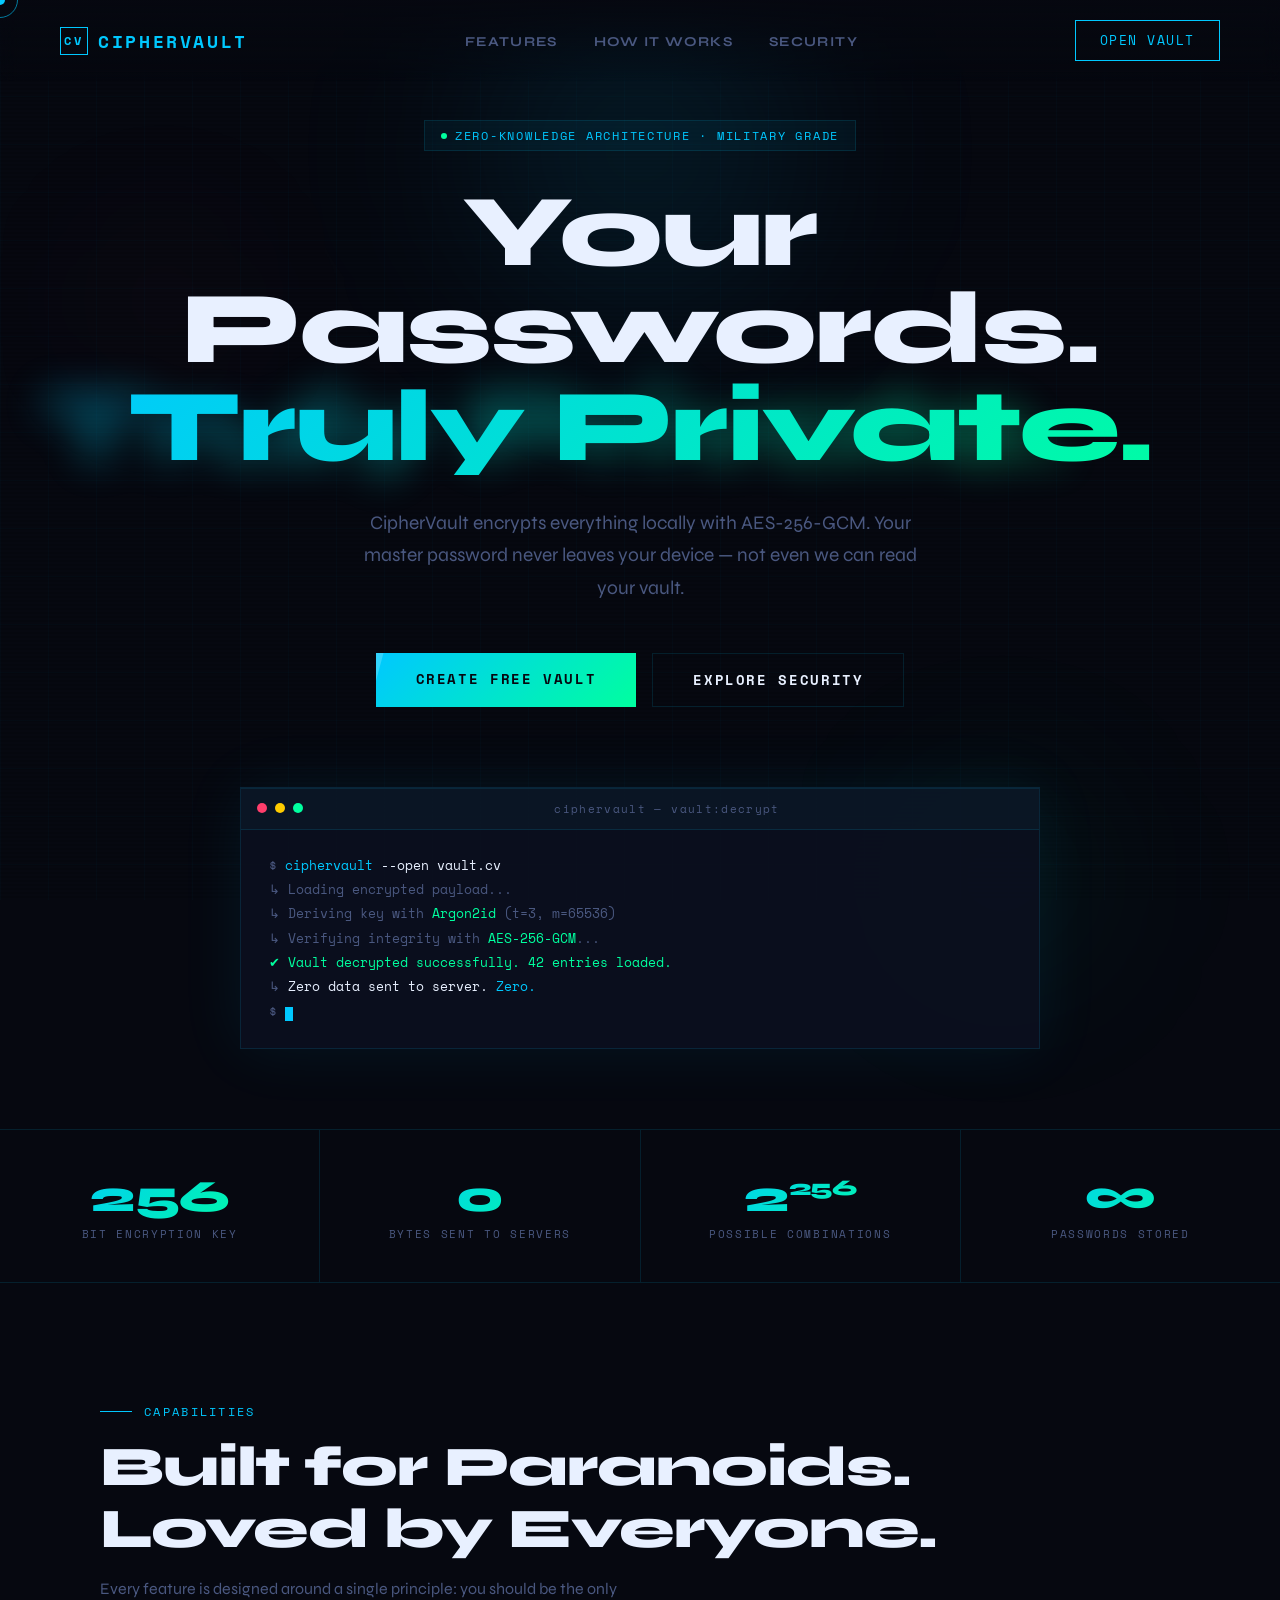
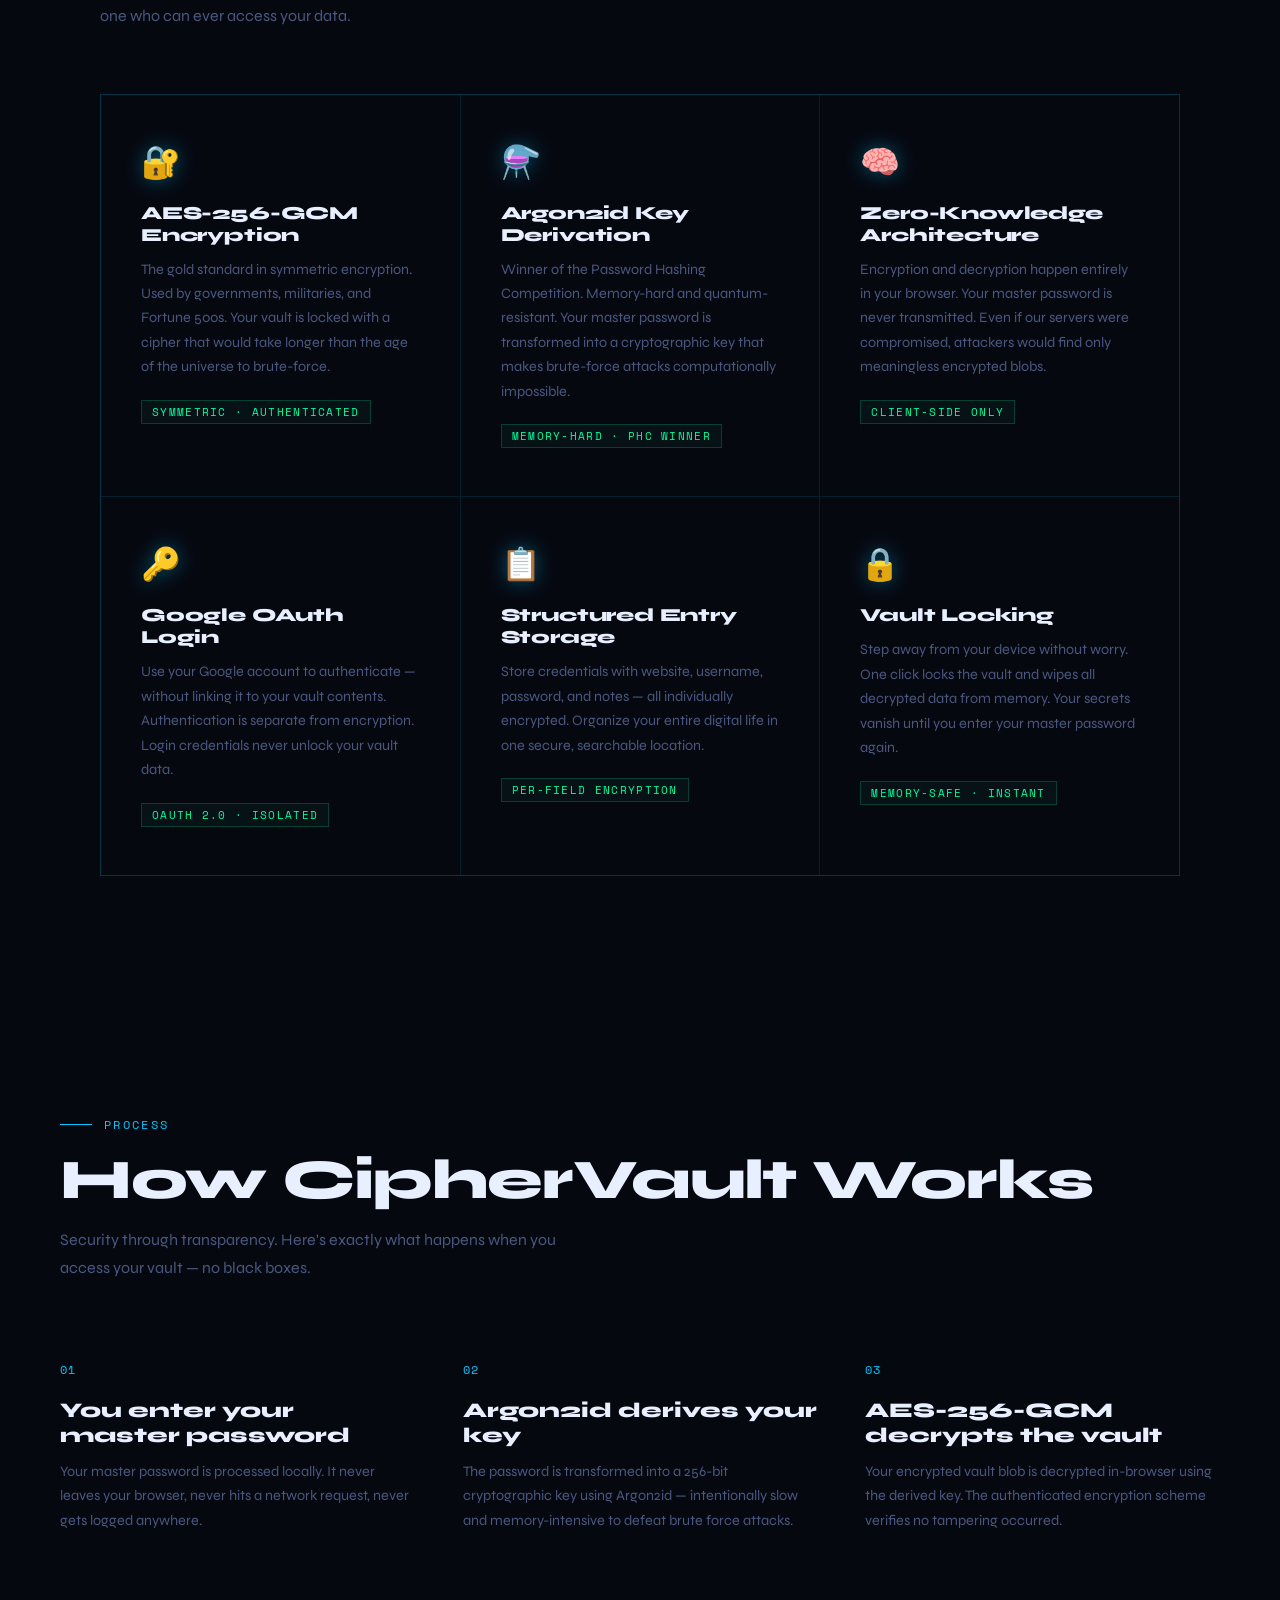
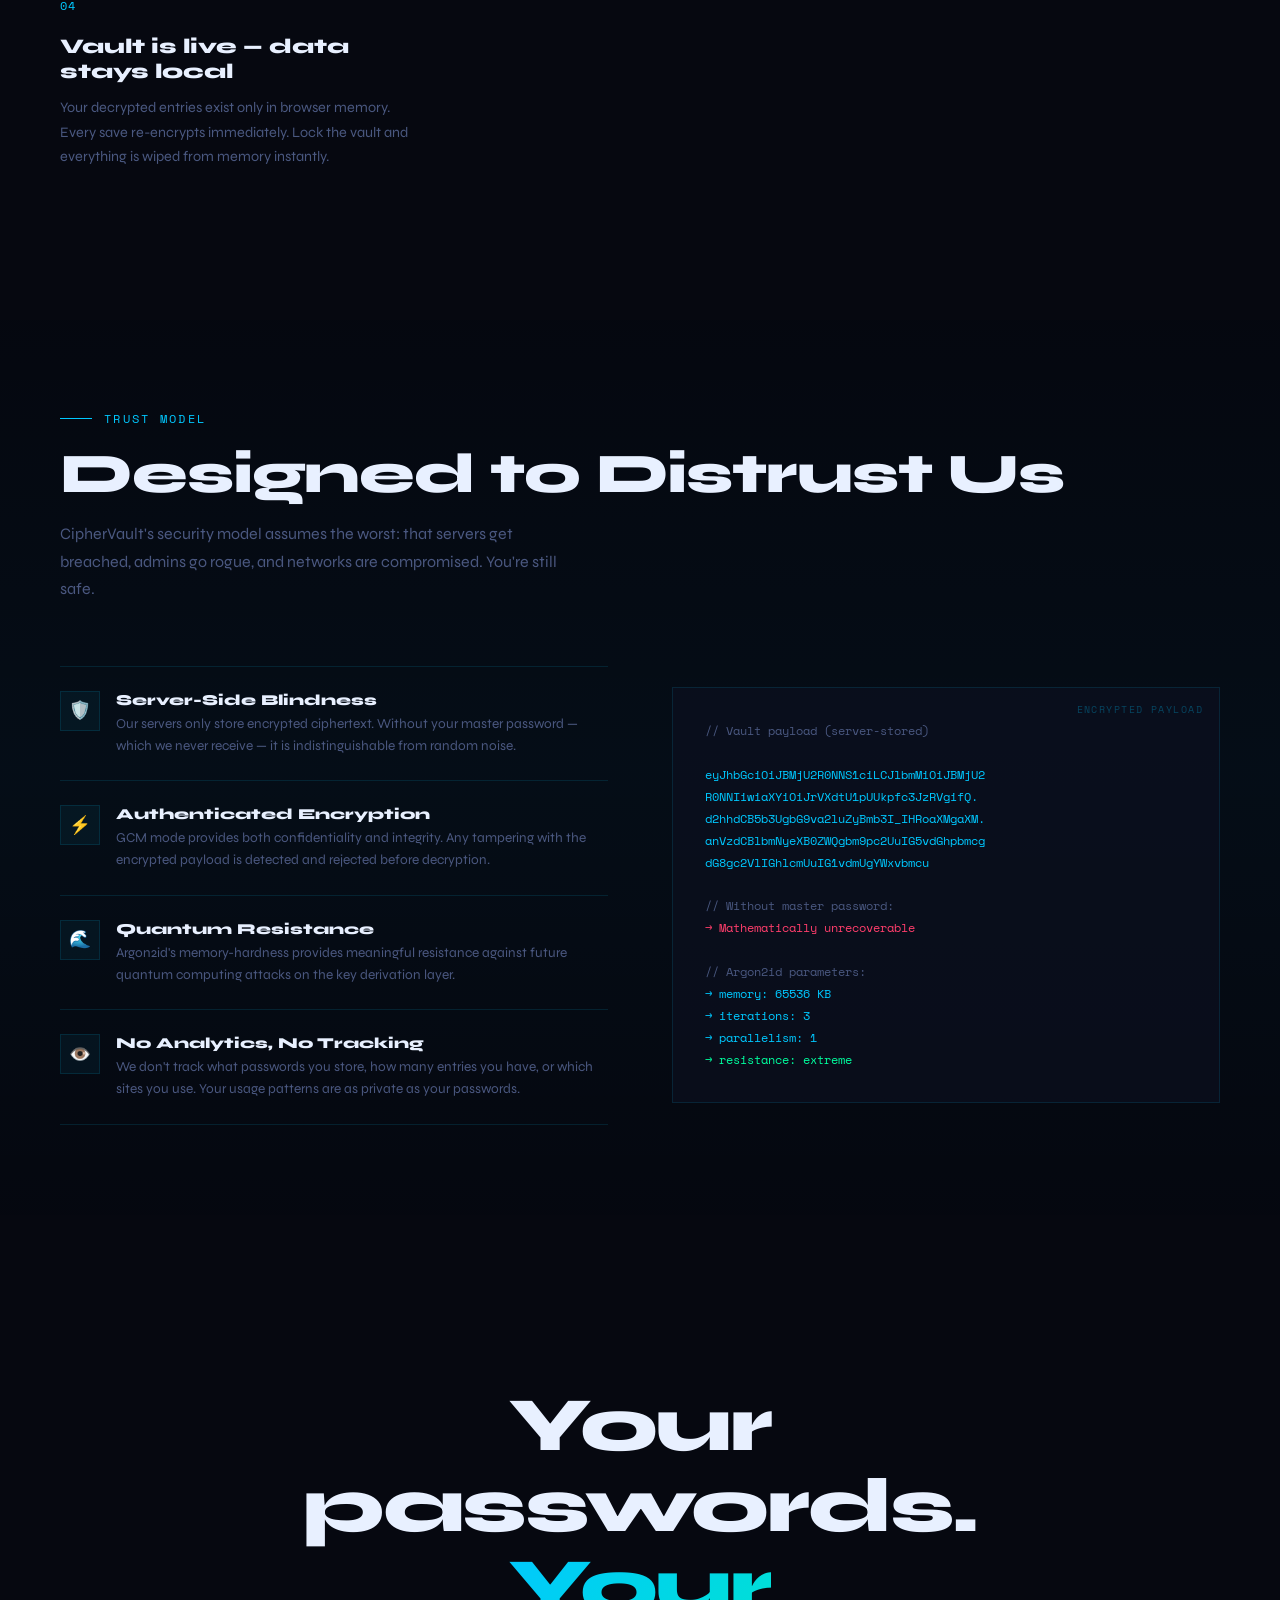
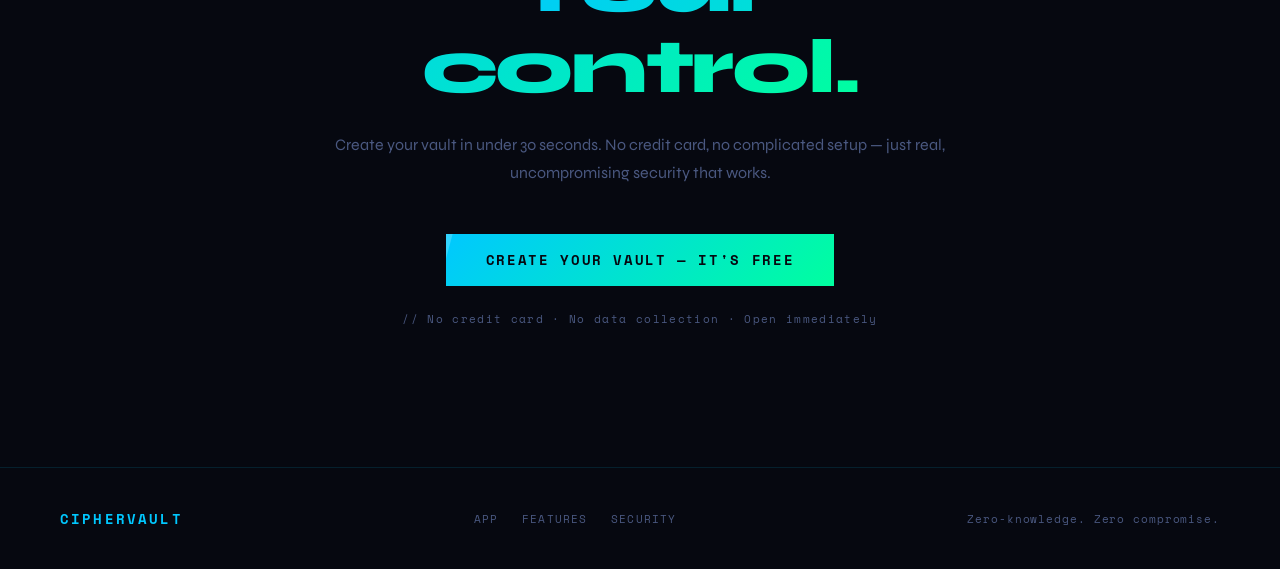
==== web/static/landing.html @ 1d5f3189 "Add premium landing page, serve app at /app" ====
<!DOCTYPE html>
<html lang="en">
<head>
<meta charset="UTF-8">
<meta name="viewport" content="width=device-width, initial-scale=1.0">
<title>CipherVault — Zero-Knowledge Security</title>
<link href="https://fonts.googleapis.com/css2?family=Space+Mono:wght@400;700&family=Syne:wght@400;700;800;900&display=swap" rel="stylesheet">
<style>
  :root {
    --bg: #060810;
    --surface: #0c1020;
    --border: rgba(0,200,255,0.12);
    --accent: #00c8ff;
    --accent2: #00ff9f;
    --danger: #ff3e6c;
    --text: #e8f0ff;
    --muted: #4a5880;
    --glow: 0 0 40px rgba(0,200,255,0.25);
  }

  *, *::before, *::after { box-sizing: border-box; margin: 0; padding: 0; }

  html { scroll-behavior: smooth; }

  body {
    background: var(--bg);
    color: var(--text);
    font-family: 'Syne', sans-serif;
    overflow-x: hidden;
    cursor: none;
  }

  /* Custom cursor */
  .cursor {
    width: 10px; height: 10px;
    background: var(--accent);
    border-radius: 50%;
    position: fixed;
    pointer-events: none;
    z-index: 9999;
    transform: translate(-50%, -50%);
    transition: transform 0.1s, width 0.2s, height 0.2s, background 0.2s;
    mix-blend-mode: screen;
  }
  .cursor-ring {
    width: 36px; height: 36px;
    border: 1.5px solid var(--accent);
    border-radius: 50%;
    position: fixed;
    pointer-events: none;
    z-index: 9998;
    transform: translate(-50%, -50%);
    transition: transform 0.18s ease, width 0.2s, height 0.2s;
    opacity: 0.6;
  }

  /* Grid noise overlay */
  body::before {
    content: '';
    position: fixed; inset: 0;
    background-image:
      linear-gradient(rgba(0,200,255,0.025) 1px, transparent 1px),
      linear-gradient(90deg, rgba(0,200,255,0.025) 1px, transparent 1px);
    background-size: 48px 48px;
    pointer-events: none;
    z-index: 0;
  }

  /* Scanlines */
  body::after {
    content: '';
    position: fixed; inset: 0;
    background: repeating-linear-gradient(
      0deg,
      transparent,
      transparent 2px,
      rgba(0,0,0,0.08) 2px,
      rgba(0,0,0,0.08) 4px
    );
    pointer-events: none;
    z-index: 1;
  }

  /* NAV */
  nav {
    position: fixed; top: 0; left: 0; right: 0; z-index: 100;
    display: flex; align-items: center; justify-content: space-between;
    padding: 20px 60px;
    background: linear-gradient(180deg, rgba(6,8,16,0.95) 0%, transparent 100%);
    backdrop-filter: blur(10px);
  }
  .nav-logo {
    font-family: 'Space Mono', monospace;
    font-weight: 700;
    font-size: 1.1rem;
    letter-spacing: 0.15em;
    color: var(--accent);
    text-decoration: none;
    display: flex; align-items: center; gap: 10px;
  }
  .nav-logo span {
    width: 28px; height: 28px;
    border: 1.5px solid var(--accent);
    display: grid; place-items: center;
    font-size: 0.75rem;
    animation: pulse-border 3s ease infinite;
  }
  @keyframes pulse-border {
    0%, 100% { box-shadow: 0 0 0 0 rgba(0,200,255,0.4); }
    50% { box-shadow: 0 0 0 6px rgba(0,200,255,0); }
  }
  .nav-links { display: flex; gap: 36px; list-style: none; }
  .nav-links a {
    color: var(--muted);
    text-decoration: none;
    font-size: 0.85rem;
    font-weight: 700;
    letter-spacing: 0.1em;
    text-transform: uppercase;
    transition: color 0.2s;
  }
  .nav-links a:hover { color: var(--text); }
  .nav-cta {
    background: transparent;
    border: 1.5px solid var(--accent);
    color: var(--accent);
    padding: 10px 24px;
    font-family: 'Space Mono', monospace;
    font-size: 0.8rem;
    letter-spacing: 0.12em;
    text-transform: uppercase;
    cursor: none;
    transition: all 0.25s;
    text-decoration: none;
  }
  .nav-cta:hover {
    background: var(--accent);
    color: var(--bg);
    box-shadow: var(--glow);
  }

  /* HERO */
  .hero {
    min-height: 100vh;
    display: flex; flex-direction: column;
    align-items: center; justify-content: center;
    text-align: center;
    padding: 120px 40px 80px;
    position: relative;
    z-index: 2;
  }

  /* Glowing orbs */
  .orb {
    position: absolute;
    border-radius: 50%;
    filter: blur(80px);
    pointer-events: none;
  }
  .orb-1 {
    width: 500px; height: 500px;
    background: radial-gradient(circle, rgba(0,200,255,0.12) 0%, transparent 70%);
    top: -100px; left: 50%;
    transform: translateX(-50%);
    animation: float 8s ease-in-out infinite;
  }
  .orb-2 {
    width: 300px; height: 300px;
    background: radial-gradient(circle, rgba(0,255,159,0.08) 0%, transparent 70%);
    bottom: 100px; right: 10%;
    animation: float 10s ease-in-out infinite reverse;
  }
  .orb-3 {
    width: 200px; height: 200px;
    background: radial-gradient(circle, rgba(255,62,108,0.07) 0%, transparent 70%);
    top: 200px; left: 5%;
    animation: float 7s ease-in-out infinite;
  }
  @keyframes float {
    0%, 100% { transform: translateY(0); }
    50% { transform: translateY(-24px); }
  }

  .hero-badge {
    display: inline-flex; align-items: center; gap: 8px;
    border: 1px solid var(--border);
    background: rgba(0,200,255,0.05);
    padding: 6px 16px;
    font-family: 'Space Mono', monospace;
    font-size: 0.72rem;
    letter-spacing: 0.15em;
    text-transform: uppercase;
    color: var(--accent);
    margin-bottom: 32px;
    animation: fadeInDown 0.8s ease both;
  }
  .hero-badge::before {
    content: '';
    width: 6px; height: 6px;
    background: var(--accent2);
    border-radius: 50%;
    animation: blink 1.5s ease infinite;
  }
  @keyframes blink { 0%,100%{opacity:1} 50%{opacity:0.2} }
  @keyframes fadeInDown {
    from { opacity:0; transform: translateY(-20px); }
    to { opacity:1; transform: translateY(0); }
  }

  .hero-title {
    font-size: clamp(3rem, 8vw, 7rem);
    font-weight: 900;
    line-height: 0.95;
    letter-spacing: -0.02em;
    margin-bottom: 8px;
    animation: fadeInUp 0.9s 0.1s ease both;
  }
  @keyframes fadeInUp {
    from { opacity:0; transform: translateY(30px); }
    to { opacity:1; transform: translateY(0); }
  }
  .hero-title span {
    display: block;
    background: linear-gradient(135deg, var(--accent) 0%, var(--accent2) 100%);
    -webkit-background-clip: text;
    -webkit-text-fill-color: transparent;
    background-clip: text;
    position: relative;
  }
  .hero-title span::after {
    content: attr(data-text);
    position: absolute;
    left: 0; top: 0;
    background: linear-gradient(135deg, var(--accent) 0%, var(--accent2) 100%);
    -webkit-background-clip: text;
    -webkit-text-fill-color: transparent;
    background-clip: text;
    filter: blur(20px);
    opacity: 0.4;
    z-index: -1;
  }

  .hero-sub {
    font-size: clamp(0.95rem, 2.5vw, 1.2rem);
    color: var(--muted);
    font-weight: 400;
    max-width: 560px;
    margin: 24px auto 48px;
    line-height: 1.7;
    animation: fadeInUp 0.9s 0.2s ease both;
  }

  .hero-actions {
    display: flex; gap: 16px; justify-content: center; flex-wrap: wrap;
    animation: fadeInUp 0.9s 0.3s ease both;
  }
  .btn-primary {
    background: linear-gradient(135deg, var(--accent), var(--accent2));
    color: var(--bg);
    border: none;
    padding: 16px 40px;
    font-family: 'Space Mono', monospace;
    font-weight: 700;
    font-size: 0.85rem;
    letter-spacing: 0.12em;
    text-transform: uppercase;
    cursor: none;
    text-decoration: none;
    display: inline-block;
    transition: all 0.25s;
    position: relative;
    overflow: hidden;
  }
  .btn-primary::before {
    content: '';
    position: absolute; inset: 0;
    background: rgba(255,255,255,0.2);
    transform: translateX(-100%) skewX(-15deg);
    transition: transform 0.4s;
  }
  .btn-primary:hover::before { transform: translateX(150%) skewX(-15deg); }
  .btn-primary:hover { box-shadow: 0 0 50px rgba(0,200,255,0.4); transform: translateY(-2px); }

  .btn-ghost {
    background: transparent;
    border: 1.5px solid var(--border);
    color: var(--text);
    padding: 16px 40px;
    font-family: 'Space Mono', monospace;
    font-weight: 700;
    font-size: 0.85rem;
    letter-spacing: 0.12em;
    text-transform: uppercase;
    cursor: none;
    text-decoration: none;
    display: inline-block;
    transition: all 0.25s;
  }
  .btn-ghost:hover {
    border-color: var(--accent);
    color: var(--accent);
    box-shadow: inset 0 0 20px rgba(0,200,255,0.07);
  }

  .hero-visual {
    margin-top: 80px;
    position: relative;
    animation: fadeInUp 0.9s 0.4s ease both;
    width: 100%; max-width: 800px;
  }
  .terminal {
    background: rgba(12,16,32,0.9);
    border: 1px solid var(--border);
    box-shadow: 0 0 60px rgba(0,200,255,0.08), inset 0 1px 0 rgba(0,200,255,0.1);
    padding: 0;
    text-align: left;
  }
  .terminal-bar {
    padding: 12px 16px;
    border-bottom: 1px solid var(--border);
    display: flex; align-items: center; gap: 8px;
    background: rgba(0,200,255,0.03);
  }
  .dot { width: 10px; height: 10px; border-radius: 50%; }
  .dot-r { background: #ff3e6c; }
  .dot-y { background: #ffcc00; }
  .dot-g { background: var(--accent2); }
  .terminal-title {
    font-family: 'Space Mono', monospace;
    font-size: 0.7rem;
    color: var(--muted);
    margin-left: auto; margin-right: auto;
    letter-spacing: 0.12em;
  }
  .terminal-body {
    padding: 24px 28px;
    font-family: 'Space Mono', monospace;
    font-size: 0.8rem;
    line-height: 1.9;
  }
  .t-muted { color: var(--muted); }
  .t-accent { color: var(--accent); }
  .t-green { color: var(--accent2); }
  .t-red { color: var(--danger); }
  .t-white { color: var(--text); }
  .cursor-blink {
    display: inline-block;
    width: 8px; height: 14px;
    background: var(--accent);
    animation: blink 1s step-end infinite;
    vertical-align: text-bottom;
  }

  /* STATS */
  .stats {
    display: flex; justify-content: center; flex-wrap: wrap; gap: 0;
    border-top: 1px solid var(--border);
    border-bottom: 1px solid var(--border);
    position: relative; z-index: 2;
  }
  .stat {
    flex: 1; min-width: 180px;
    padding: 40px 48px;
    text-align: center;
    border-right: 1px solid var(--border);
    position: relative;
    transition: background 0.3s;
  }
  .stat:last-child { border-right: none; }
  .stat:hover { background: rgba(0,200,255,0.03); }
  .stat-num {
    font-size: 2.8rem;
    font-weight: 900;
    letter-spacing: -0.02em;
    background: linear-gradient(135deg, var(--accent), var(--accent2));
    -webkit-background-clip: text;
    -webkit-text-fill-color: transparent;
    background-clip: text;
    display: block;
  }
  .stat-label {
    font-family: 'Space Mono', monospace;
    font-size: 0.7rem;
    letter-spacing: 0.15em;
    text-transform: uppercase;
    color: var(--muted);
    margin-top: 4px;
  }

  /* FEATURES */
  .section {
    padding: 120px 60px;
    position: relative; z-index: 2;
    max-width: 1200px; margin: 0 auto;
  }
  .section-label {
    font-family: 'Space Mono', monospace;
    font-size: 0.72rem;
    letter-spacing: 0.2em;
    text-transform: uppercase;
    color: var(--accent);
    margin-bottom: 16px;
    display: flex; align-items: center; gap: 12px;
  }
  .section-label::before {
    content: '';
    width: 32px; height: 1px;
    background: var(--accent);
  }
  .section-title {
    font-size: clamp(2rem, 5vw, 3.5rem);
    font-weight: 900;
    letter-spacing: -0.02em;
    line-height: 1.1;
    margin-bottom: 16px;
  }
  .section-desc {
    color: var(--muted);
    font-size: 1rem;
    line-height: 1.7;
    max-width: 520px;
  }

  .features-grid {
    display: grid;
    grid-template-columns: repeat(auto-fit, minmax(300px, 1fr));
    gap: 1px;
    background: var(--border);
    border: 1px solid var(--border);
    margin-top: 64px;
  }
  .feature-card {
    background: var(--bg);
    padding: 48px 40px;
    position: relative;
    overflow: hidden;
    transition: background 0.3s;
  }
  .feature-card:hover { background: rgba(0,200,255,0.03); }
  .feature-card::before {
    content: '';
    position: absolute; top: 0; left: 0; right: 0;
    height: 2px;
    background: linear-gradient(90deg, transparent, var(--accent), transparent);
    transform: scaleX(0);
    transition: transform 0.4s;
  }
  .feature-card:hover::before { transform: scaleX(1); }
  .feature-icon {
    font-size: 2rem;
    margin-bottom: 20px;
    display: block;
    filter: drop-shadow(0 0 10px rgba(0,200,255,0.4));
  }
  .feature-name {
    font-size: 1.15rem;
    font-weight: 800;
    margin-bottom: 12px;
    letter-spacing: -0.01em;
  }
  .feature-desc {
    color: var(--muted);
    font-size: 0.9rem;
    line-height: 1.7;
  }
  .feature-tag {
    display: inline-block;
    margin-top: 20px;
    font-family: 'Space Mono', monospace;
    font-size: 0.68rem;
    letter-spacing: 0.12em;
    text-transform: uppercase;
    color: var(--accent2);
    border: 1px solid rgba(0,255,159,0.2);
    padding: 3px 10px;
    background: rgba(0,255,159,0.04);
  }

  /* HOW IT WORKS */
  .how-section {
    padding: 120px 60px;
    position: relative; z-index: 2;
    overflow: hidden;
  }
  .how-section-inner { max-width: 1200px; margin: 0 auto; }
  .steps {
    display: grid;
    grid-template-columns: repeat(auto-fit, minmax(260px, 1fr));
    gap: 48px;
    margin-top: 64px;
    counter-reset: steps;
  }
  .step {
    position: relative;
    padding-top: 16px;
  }
  .step::before {
    counter-increment: steps;
    content: counter(steps, decimal-leading-zero);
    font-family: 'Space Mono', monospace;
    font-size: 0.72rem;
    color: var(--accent);
    letter-spacing: 0.1em;
    margin-bottom: 20px;
    display: block;
  }
  .step-title {
    font-size: 1.3rem;
    font-weight: 800;
    margin-bottom: 12px;
  }
  .step-desc {
    color: var(--muted);
    font-size: 0.9rem;
    line-height: 1.7;
  }
  .step-line {
    position: absolute;
    top: 20px; left: 60px; right: -24px; height: 1px;
    background: linear-gradient(90deg, var(--border), transparent);
    display: none;
  }

  /* SECURITY */
  .security-section {
    padding: 120px 60px;
    position: relative; z-index: 2;
    background: linear-gradient(180deg, transparent, rgba(0,200,255,0.03), transparent);
  }
  .security-inner { max-width: 1200px; margin: 0 auto; }
  .security-grid {
    display: grid;
    grid-template-columns: 1fr 1fr;
    gap: 64px;
    align-items: center;
    margin-top: 64px;
  }
  .security-list { list-style: none; }
  .security-item {
    display: flex; align-items: flex-start; gap: 16px;
    padding: 24px 0;
    border-bottom: 1px solid var(--border);
  }
  .security-item:first-child { border-top: 1px solid var(--border); }
  .sec-icon {
    width: 40px; height: 40px; flex-shrink: 0;
    border: 1px solid var(--border);
    display: grid; place-items: center;
    font-size: 1.1rem;
    background: rgba(0,200,255,0.05);
  }
  .sec-name { font-weight: 800; font-size: 0.95rem; margin-bottom: 4px; }
  .sec-desc { color: var(--muted); font-size: 0.85rem; line-height: 1.6; }

  .cipher-block {
    background: rgba(12,16,32,0.6);
    border: 1px solid var(--border);
    padding: 32px;
    font-family: 'Space Mono', monospace;
    font-size: 0.72rem;
    line-height: 1.9;
    color: var(--muted);
    position: relative;
    overflow: hidden;
  }
  .cipher-block::before {
    content: 'ENCRYPTED PAYLOAD';
    position: absolute; top: 12px; right: 16px;
    font-size: 0.6rem;
    letter-spacing: 0.15em;
    color: rgba(0,200,255,0.3);
  }
  .cipher-highlight {
    color: var(--accent);
    display: block;
    white-space: nowrap;
    overflow: hidden;
    animation: scroll-text 12s linear infinite;
  }
  @keyframes scroll-text {
    0% { transform: translateX(0); }
    50% { transform: translateX(-20%); }
    100% { transform: translateX(0); }
  }

  /* CTA */
  .cta-section {
    padding: 140px 60px;
    position: relative; z-index: 2;
    text-align: center;
  }
  .cta-inner { max-width: 720px; margin: 0 auto; }
  .cta-title {
    font-size: clamp(2.5rem, 6vw, 5rem);
    font-weight: 900;
    letter-spacing: -0.03em;
    line-height: 1.05;
    margin-bottom: 24px;
  }
  .cta-title em {
    font-style: normal;
    background: linear-gradient(135deg, var(--accent), var(--accent2));
    -webkit-background-clip: text;
    -webkit-text-fill-color: transparent;
    background-clip: text;
  }
  .cta-sub {
    color: var(--muted);
    font-size: 1rem;
    line-height: 1.7;
    margin-bottom: 48px;
  }
  .cta-note {
    font-family: 'Space Mono', monospace;
    font-size: 0.7rem;
    letter-spacing: 0.12em;
    color: var(--muted);
    margin-top: 20px;
  }

  /* FOOTER */
  footer {
    border-top: 1px solid var(--border);
    padding: 40px 60px;
    display: flex; align-items: center; justify-content: space-between;
    flex-wrap: wrap; gap: 20px;
    position: relative; z-index: 2;
  }
  .footer-logo {
    font-family: 'Space Mono', monospace;
    font-weight: 700;
    color: var(--accent);
    font-size: 0.9rem;
    letter-spacing: 0.15em;
    text-decoration: none;
  }
  .footer-copy {
    font-family: 'Space Mono', monospace;
    font-size: 0.7rem;
    color: var(--muted);
    letter-spacing: 0.08em;
  }
  .footer-links { display: flex; gap: 24px; }
  .footer-links a {
    font-family: 'Space Mono', monospace;
    font-size: 0.7rem;
    color: var(--muted);
    text-decoration: none;
    letter-spacing: 0.1em;
    text-transform: uppercase;
    transition: color 0.2s;
  }
  .footer-links a:hover { color: var(--text); }

  /* Scroll reveal */
  .reveal {
    opacity: 0;
    transform: translateY(32px);
    transition: opacity 0.7s ease, transform 0.7s ease;
  }
  .reveal.visible {
    opacity: 1;
    transform: translateY(0);
  }

  @media (max-width: 768px) {
    nav { padding: 16px 24px; }
    .nav-links { display: none; }
    .section, .how-section, .security-section, .cta-section { padding: 80px 24px; }
    .security-grid { grid-template-columns: 1fr; }
    .stats { flex-direction: column; }
    .stat { border-right: none; border-bottom: 1px solid var(--border); }
    footer { padding: 32px 24px; flex-direction: column; align-items: flex-start; }
    .hero { padding: 100px 24px 60px; }
  }
</style>
</head>
<body>

<div class="cursor" id="cursor"></div>
<div class="cursor-ring" id="cursorRing"></div>

<!-- NAV -->
<nav>
  <a href="#" class="nav-logo">
    <span>CV</span>
    CIPHERVAULT
  </a>
  <ul class="nav-links">
    <li><a href="#features">Features</a></li>
    <li><a href="#how">How It Works</a></li>
    <li><a href="#security">Security</a></li>
  </ul>
  <a href="/app" class="nav-cta">Open Vault</a>
</nav>

<!-- HERO -->
<section class="hero">
  <div class="orb orb-1"></div>
  <div class="orb orb-2"></div>
  <div class="orb orb-3"></div>

  <div class="hero-badge">Zero-Knowledge Architecture · Military Grade</div>

  <h1 class="hero-title">
    Your Passwords.<br>
    <span data-text="Truly Private.">Truly Private.</span>
  </h1>

  <p class="hero-sub">
    CipherVault encrypts everything locally with AES-256-GCM. Your master password never leaves your device — not even we can read your vault.
  </p>

  <div class="hero-actions">
    <a href="/app" class="btn-primary">Create Free Vault</a>
    <a href="#features" class="btn-ghost">Explore Security</a>
  </div>

  <div class="hero-visual">
    <div class="terminal">
      <div class="terminal-bar">
        <div class="dot dot-r"></div>
        <div class="dot dot-y"></div>
        <div class="dot dot-g"></div>
        <span class="terminal-title">ciphervault — vault:decrypt</span>
      </div>
      <div class="terminal-body">
        <span class="t-muted">$ </span><span class="t-accent">ciphervault</span><span class="t-white"> --open vault.cv</span><br>
        <span class="t-muted">↳ Loading encrypted payload...</span><br>
        <span class="t-muted">↳ Deriving key with </span><span class="t-green">Argon2id</span><span class="t-muted"> (t=3, m=65536)</span><br>
        <span class="t-muted">↳ Verifying integrity with </span><span class="t-green">AES-256-GCM</span><span class="t-muted">...</span><br>
        <span class="t-green">✔ Vault decrypted successfully. 42 entries loaded.</span><br>
        <span class="t-muted">↳ </span><span class="t-white">Zero data sent to server. </span><span class="t-accent">Zero.</span><br>
        <span class="t-muted">$ </span><span class="cursor-blink"></span>
      </div>
    </div>
  </div>
</section>

<!-- STATS -->
<div class="stats">
  <div class="stat reveal">
    <span class="stat-num">256</span>
    <span class="stat-label">Bit Encryption Key</span>
  </div>
  <div class="stat reveal">
    <span class="stat-num">0</span>
    <span class="stat-label">Bytes Sent to Servers</span>
  </div>
  <div class="stat reveal">
    <span class="stat-num">2<sup style="font-size:0.5em">256</sup></span>
    <span class="stat-label">Possible Combinations</span>
  </div>
  <div class="stat reveal">
    <span class="stat-num">∞</span>
    <span class="stat-label">Passwords Stored</span>
  </div>
</div>

<!-- FEATURES -->
<section class="section" id="features">
  <div class="section-label">Capabilities</div>
  <h2 class="section-title reveal">Built for Paranoids.<br>Loved by Everyone.</h2>
  <p class="section-desc reveal">Every feature is designed around a single principle: you should be the only one who can ever access your data.</p>

  <div class="features-grid">
    <div class="feature-card reveal">
      <span class="feature-icon">🔐</span>
      <div class="feature-name">AES-256-GCM Encryption</div>
      <p class="feature-desc">The gold standard in symmetric encryption. Used by governments, militaries, and Fortune 500s. Your vault is locked with a cipher that would take longer than the age of the universe to brute-force.</p>
      <span class="feature-tag">Symmetric · Authenticated</span>
    </div>
    <div class="feature-card reveal">
      <span class="feature-icon">⚗️</span>
      <div class="feature-name">Argon2id Key Derivation</div>
      <p class="feature-desc">Winner of the Password Hashing Competition. Memory-hard and quantum-resistant. Your master password is transformed into a cryptographic key that makes brute-force attacks computationally impossible.</p>
      <span class="feature-tag">Memory-Hard · PHC Winner</span>
    </div>
    <div class="feature-card reveal">
      <span class="feature-icon">🧠</span>
      <div class="feature-name">Zero-Knowledge Architecture</div>
      <p class="feature-desc">Encryption and decryption happen entirely in your browser. Your master password is never transmitted. Even if our servers were compromised, attackers would find only meaningless encrypted blobs.</p>
      <span class="feature-tag">Client-Side Only</span>
    </div>
    <div class="feature-card reveal">
      <span class="feature-icon">🔑</span>
      <div class="feature-name">Google OAuth Login</div>
      <p class="feature-desc">Use your Google account to authenticate — without linking it to your vault contents. Authentication is separate from encryption. Login credentials never unlock your vault data.</p>
      <span class="feature-tag">OAuth 2.0 · Isolated</span>
    </div>
    <div class="feature-card reveal">
      <span class="feature-icon">📋</span>
      <div class="feature-name">Structured Entry Storage</div>
      <p class="feature-desc">Store credentials with website, username, password, and notes — all individually encrypted. Organize your entire digital life in one secure, searchable location.</p>
      <span class="feature-tag">Per-Field Encryption</span>
    </div>
    <div class="feature-card reveal">
      <span class="feature-icon">🔒</span>
      <div class="feature-name">Vault Locking</div>
      <p class="feature-desc">Step away from your device without worry. One click locks the vault and wipes all decrypted data from memory. Your secrets vanish until you enter your master password again.</p>
      <span class="feature-tag">Memory-Safe · Instant</span>
    </div>
  </div>
</section>

<!-- HOW IT WORKS -->
<section class="how-section" id="how">
  <div class="how-section-inner">
    <div class="section-label">Process</div>
    <h2 class="section-title reveal">How CipherVault Works</h2>
    <p class="section-desc reveal">Security through transparency. Here's exactly what happens when you access your vault — no black boxes.</p>

    <div class="steps">
      <div class="step reveal">
        <div class="step-title">You enter your master password</div>
        <p class="step-desc">Your master password is processed locally. It never leaves your browser, never hits a network request, never gets logged anywhere.</p>
      </div>
      <div class="step reveal">
        <div class="step-title">Argon2id derives your key</div>
        <p class="step-desc">The password is transformed into a 256-bit cryptographic key using Argon2id — intentionally slow and memory-intensive to defeat brute force attacks.</p>
      </div>
      <div class="step reveal">
        <div class="step-title">AES-256-GCM decrypts the vault</div>
        <p class="step-desc">Your encrypted vault blob is decrypted in-browser using the derived key. The authenticated encryption scheme verifies no tampering occurred.</p>
      </div>
      <div class="step reveal">
        <div class="step-title">Vault is live — data stays local</div>
        <p class="step-desc">Your decrypted entries exist only in browser memory. Every save re-encrypts immediately. Lock the vault and everything is wiped from memory instantly.</p>
      </div>
    </div>
  </div>
</section>

<!-- SECURITY -->
<section class="security-section" id="security">
  <div class="security-inner">
    <div class="section-label">Trust Model</div>
    <h2 class="section-title reveal">Designed to Distrust Us</h2>
    <p class="section-desc reveal">CipherVault's security model assumes the worst: that servers get breached, admins go rogue, and networks are compromised. You're still safe.</p>

    <div class="security-grid">
      <ul class="security-list">
        <li class="security-item reveal">
          <div class="sec-icon">🛡️</div>
          <div>
            <div class="sec-name">Server-Side Blindness</div>
            <p class="sec-desc">Our servers only store encrypted ciphertext. Without your master password — which we never receive — it is indistinguishable from random noise.</p>
          </div>
        </li>
        <li class="security-item reveal">
          <div class="sec-icon">⚡</div>
          <div>
            <div class="sec-name">Authenticated Encryption</div>
            <p class="sec-desc">GCM mode provides both confidentiality and integrity. Any tampering with the encrypted payload is detected and rejected before decryption.</p>
          </div>
        </li>
        <li class="security-item reveal">
          <div class="sec-icon">🌊</div>
          <div>
            <div class="sec-name">Quantum Resistance</div>
            <p class="sec-desc">Argon2id's memory-hardness provides meaningful resistance against future quantum computing attacks on the key derivation layer.</p>
          </div>
        </li>
        <li class="security-item reveal">
          <div class="sec-icon">👁️</div>
          <div>
            <div class="sec-name">No Analytics, No Tracking</div>
            <p class="sec-desc">We don't track what passwords you store, how many entries you have, or which sites you use. Your usage patterns are as private as your passwords.</p>
          </div>
        </li>
      </ul>

      <div class="cipher-block reveal">
        <div class="t-muted">// Vault payload (server-stored)</div><br>
        <span class="cipher-highlight">eyJhbGciOiJBMjU2R0NNS1ciLCJlbmMiOiJBMjU2</span>
        <span class="cipher-highlight">R0NNIiwiaXYiOiJrVXdtU1pUUkpfc3JzRVgifQ.</span>
        <span class="cipher-highlight">d2hhdCB5b3UgbG9va2luZyBmb3I_IHRoaXMgaXM.</span>
        <span class="cipher-highlight">anVzdCBlbmNyeXB0ZWQgbm9pc2UuIG5vdGhpbmcg</span>
        <span class="cipher-highlight">dG8gc2VlIGhlcmUuIG1vdmUgYWxvbmcu</span>
        <br>
        <div class="t-muted">// Without master password:</div>
        <div class="t-red">→ Mathematically unrecoverable</div><br>
        <div class="t-muted">// Argon2id parameters:</div>
        <div class="t-accent">→ memory: 65536 KB</div>
        <div class="t-accent">→ iterations: 3</div>
        <div class="t-accent">→ parallelism: 1</div>
        <div class="t-green">→ resistance: extreme</div>
      </div>
    </div>
  </div>
</section>

<!-- CTA -->
<section class="cta-section">
  <div class="cta-inner">
    <h2 class="cta-title reveal">
      Your passwords.<br>
      <em>Your control.</em>
    </h2>
    <p class="cta-sub reveal">Create your vault in under 30 seconds. No credit card, no complicated setup — just real, uncompromising security that works.</p>
    <div class="reveal">
      <a href="/app" class="btn-primary">Create Your Vault — It's Free</a>
      <p class="cta-note">// No credit card · No data collection · Open immediately</p>
    </div>
  </div>
</section>

<!-- FOOTER -->
<footer>
  <a href="/app" class="footer-logo">CIPHERVAULT</a>
  <div class="footer-links">
    <a href="/app">App</a>
    <a href="#features">Features</a>
    <a href="#security">Security</a>
  </div>
  <p class="footer-copy">Zero-knowledge. Zero compromise.</p>
</footer>

<script>
  // Custom cursor
  const cursor = document.getElementById('cursor');
  const ring = document.getElementById('cursorRing');
  let rx = 0, ry = 0;

  document.addEventListener('mousemove', e => {
    cursor.style.left = e.clientX + 'px';
    cursor.style.top = e.clientY + 'px';
    setTimeout(() => {
      ring.style.left = e.clientX + 'px';
      ring.style.top = e.clientY + 'px';
    }, 80);
  });

  document.querySelectorAll('a, button').forEach(el => {
    el.addEventListener('mouseenter', () => {
      cursor.style.width = '16px';
      cursor.style.height = '16px';
      ring.style.width = '54px';
      ring.style.height = '54px';
    });
    el.addEventListener('mouseleave', () => {
      cursor.style.width = '10px';
      cursor.style.height = '10px';
      ring.style.width = '36px';
      ring.style.height = '36px';
    });
  });

  // Scroll reveal
  const revealEls = document.querySelectorAll('.reveal');
  const observer = new IntersectionObserver((entries) => {
    entries.forEach((entry, i) => {
      if (entry.isIntersecting) {
        setTimeout(() => entry.target.classList.add('visible'), 80);
      }
    });
  }, { threshold: 0.12 });
  revealEls.forEach(el => observer.observe(el));

  // Stat number counter animation
  const stats = document.querySelectorAll('.stat-num');
  const statObserver = new IntersectionObserver((entries) => {
    entries.forEach(entry => {
      if (entry.isIntersecting) {
        const el = entry.target;
        const text = el.textContent.trim();
        if (text === '256' || text === '0') {
          let start = 0;
          const end = parseInt(text);
          const duration = 1200;
          const step = Math.ceil(end / (duration / 16));
          const timer = setInterval(() => {
            start = Math.min(start + step, end);
            el.textContent = start;
            if (start >= end) clearInterval(timer);
          }, 16);
        }
        statObserver.unobserve(el);
      }
    });
  }, { threshold: 0.5 });
  stats.forEach(el => statObserver.observe(el));
</script>
</body>
</html>
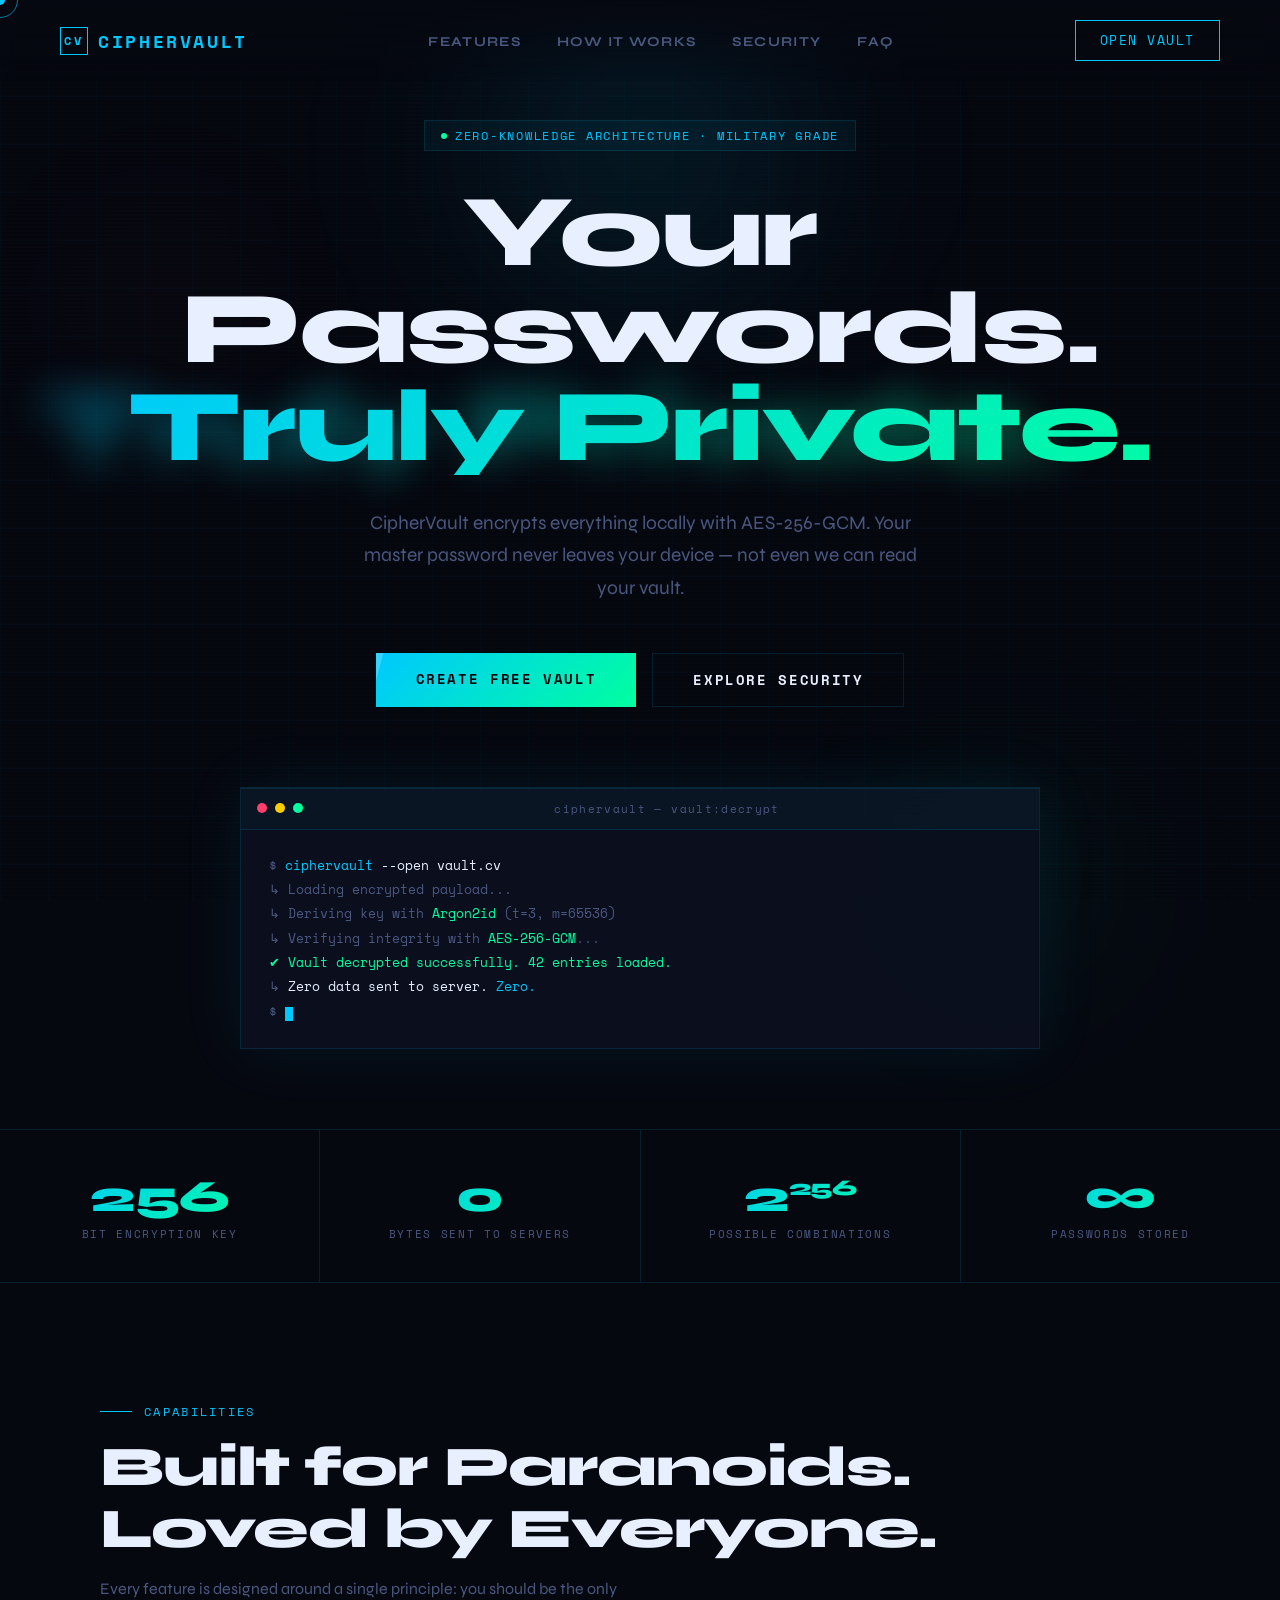
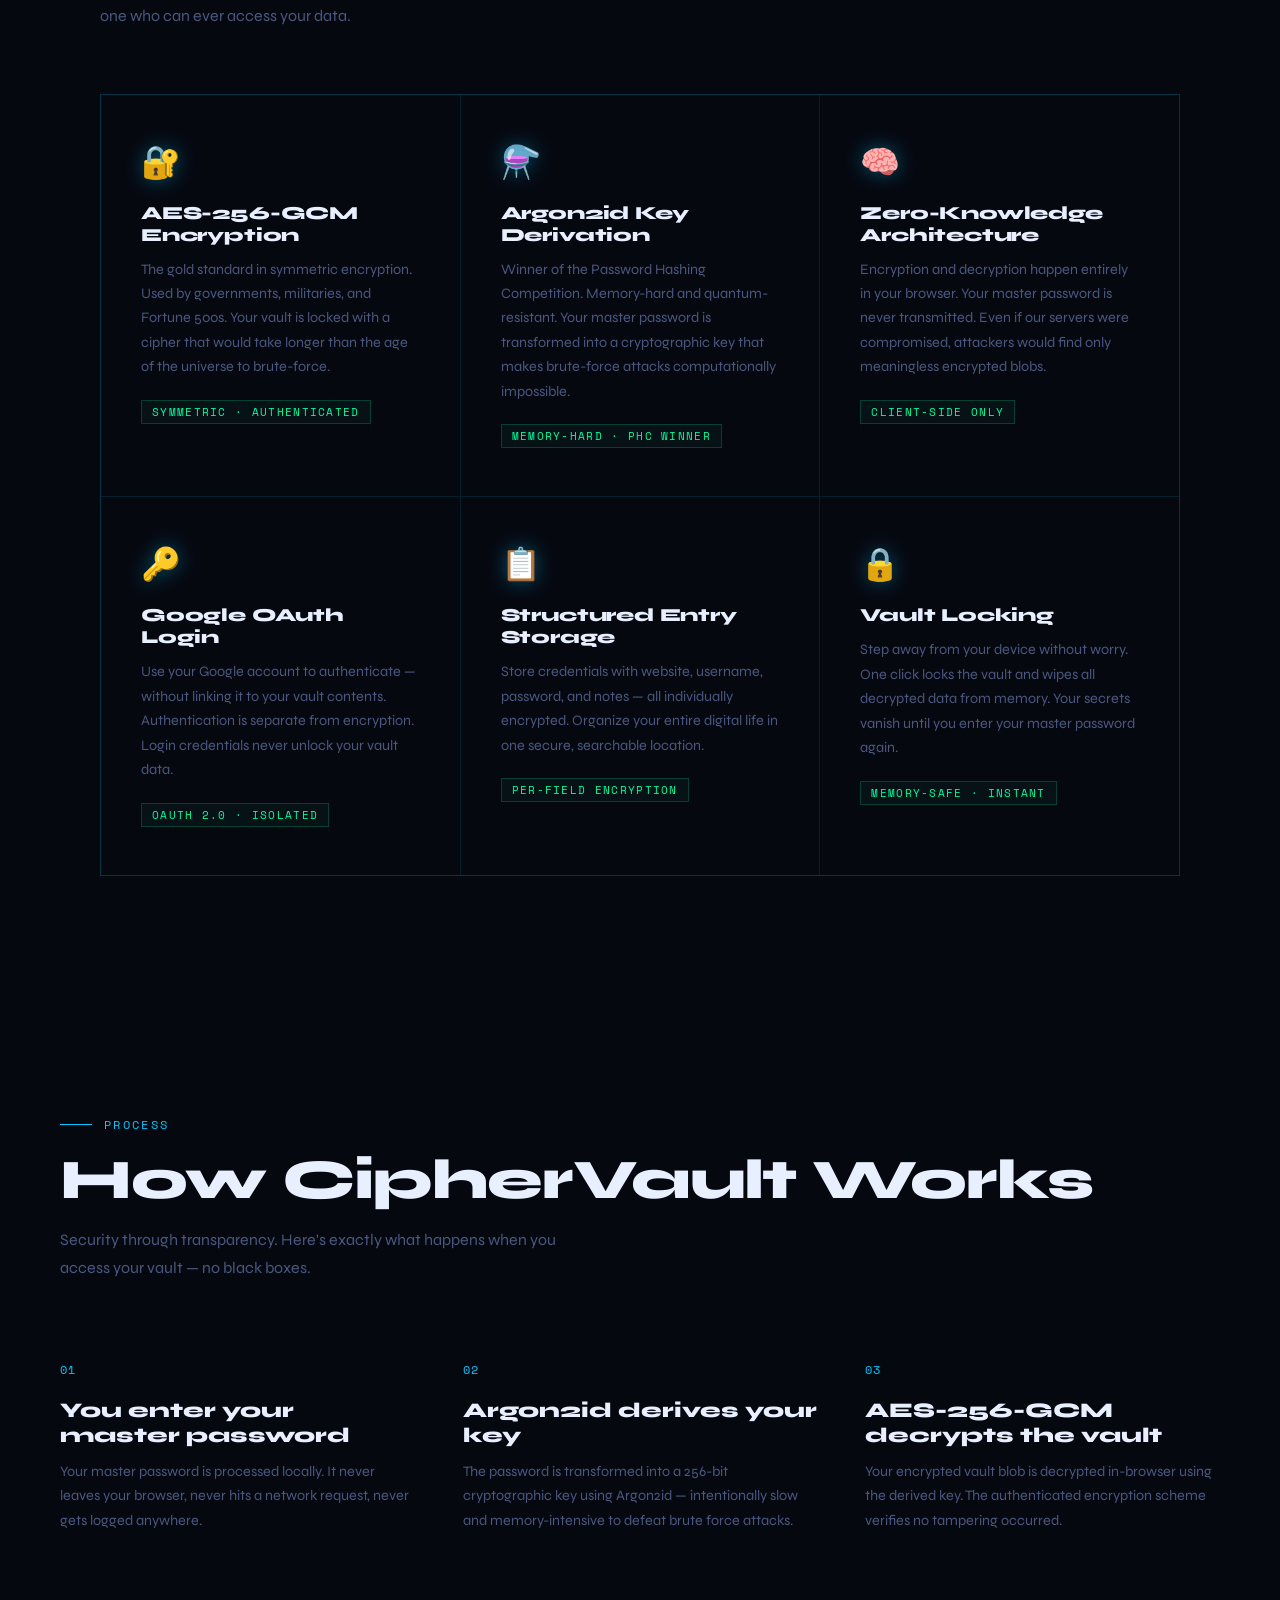
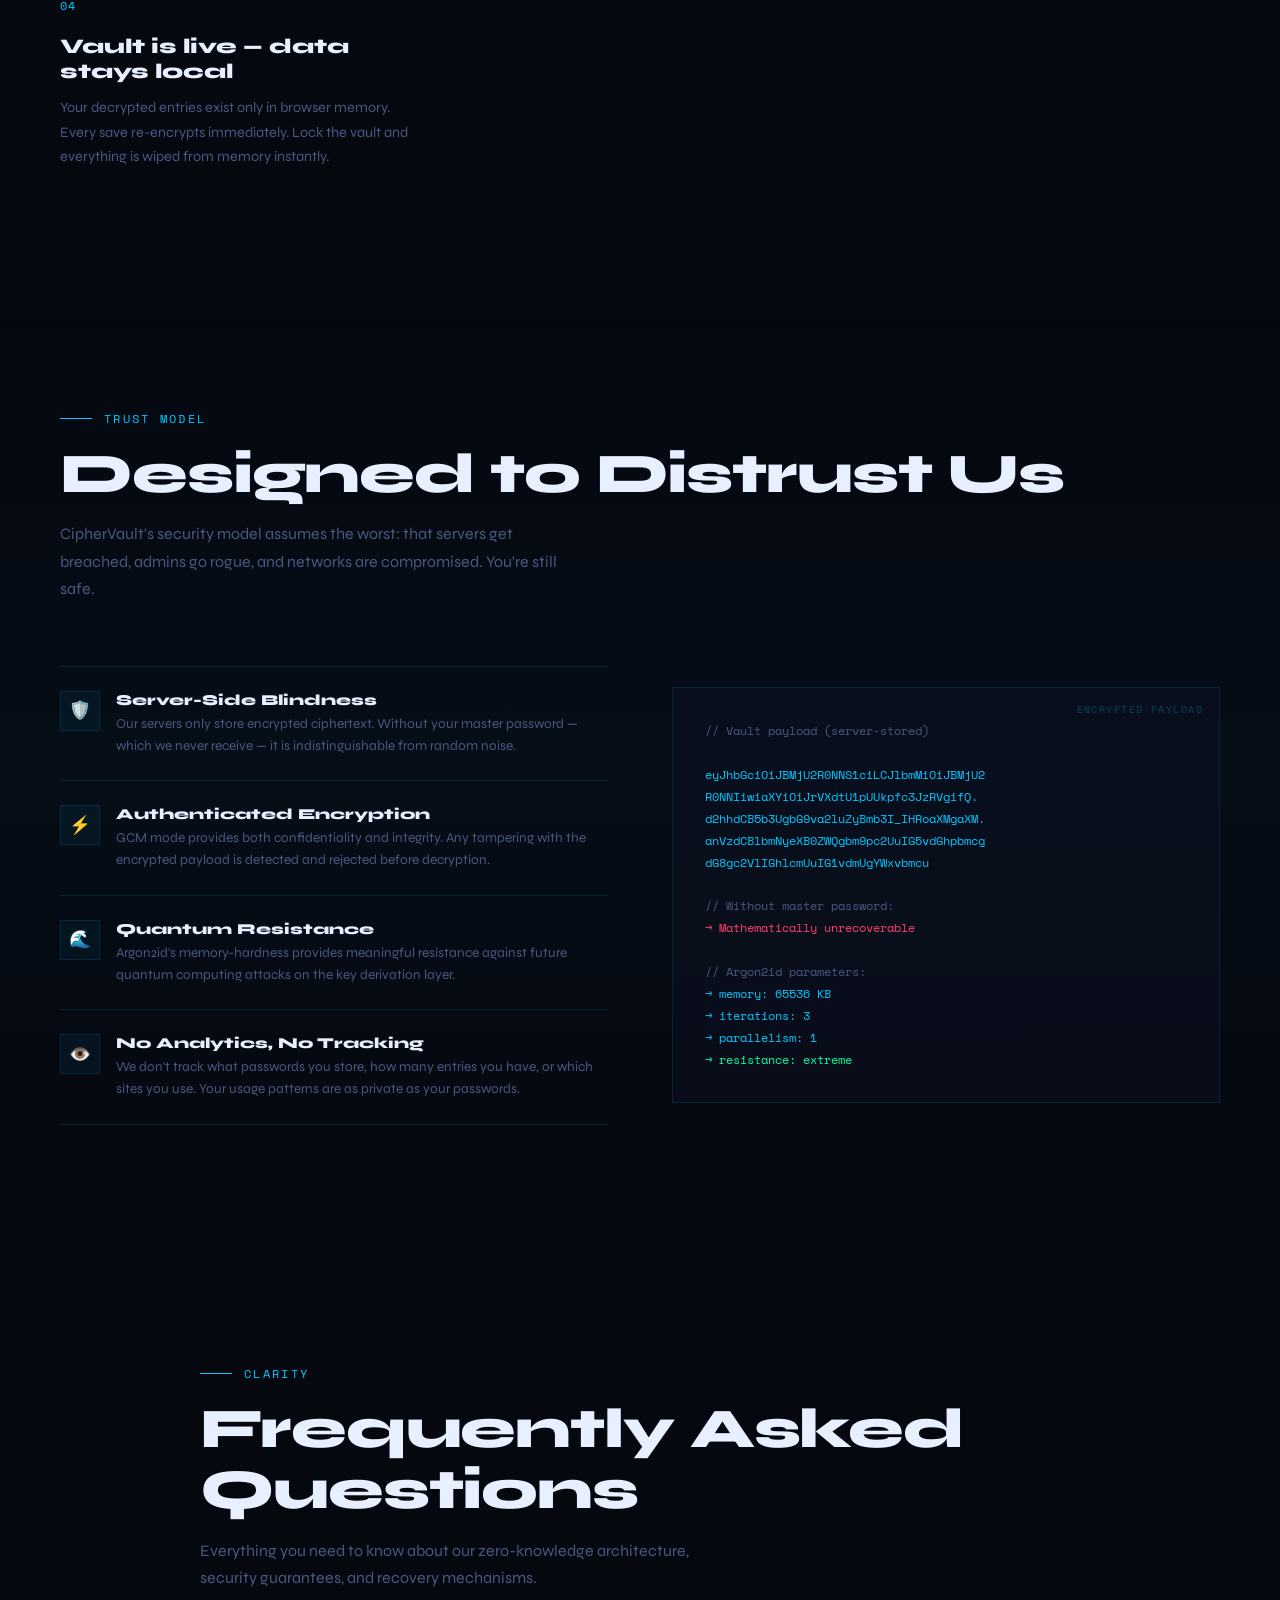
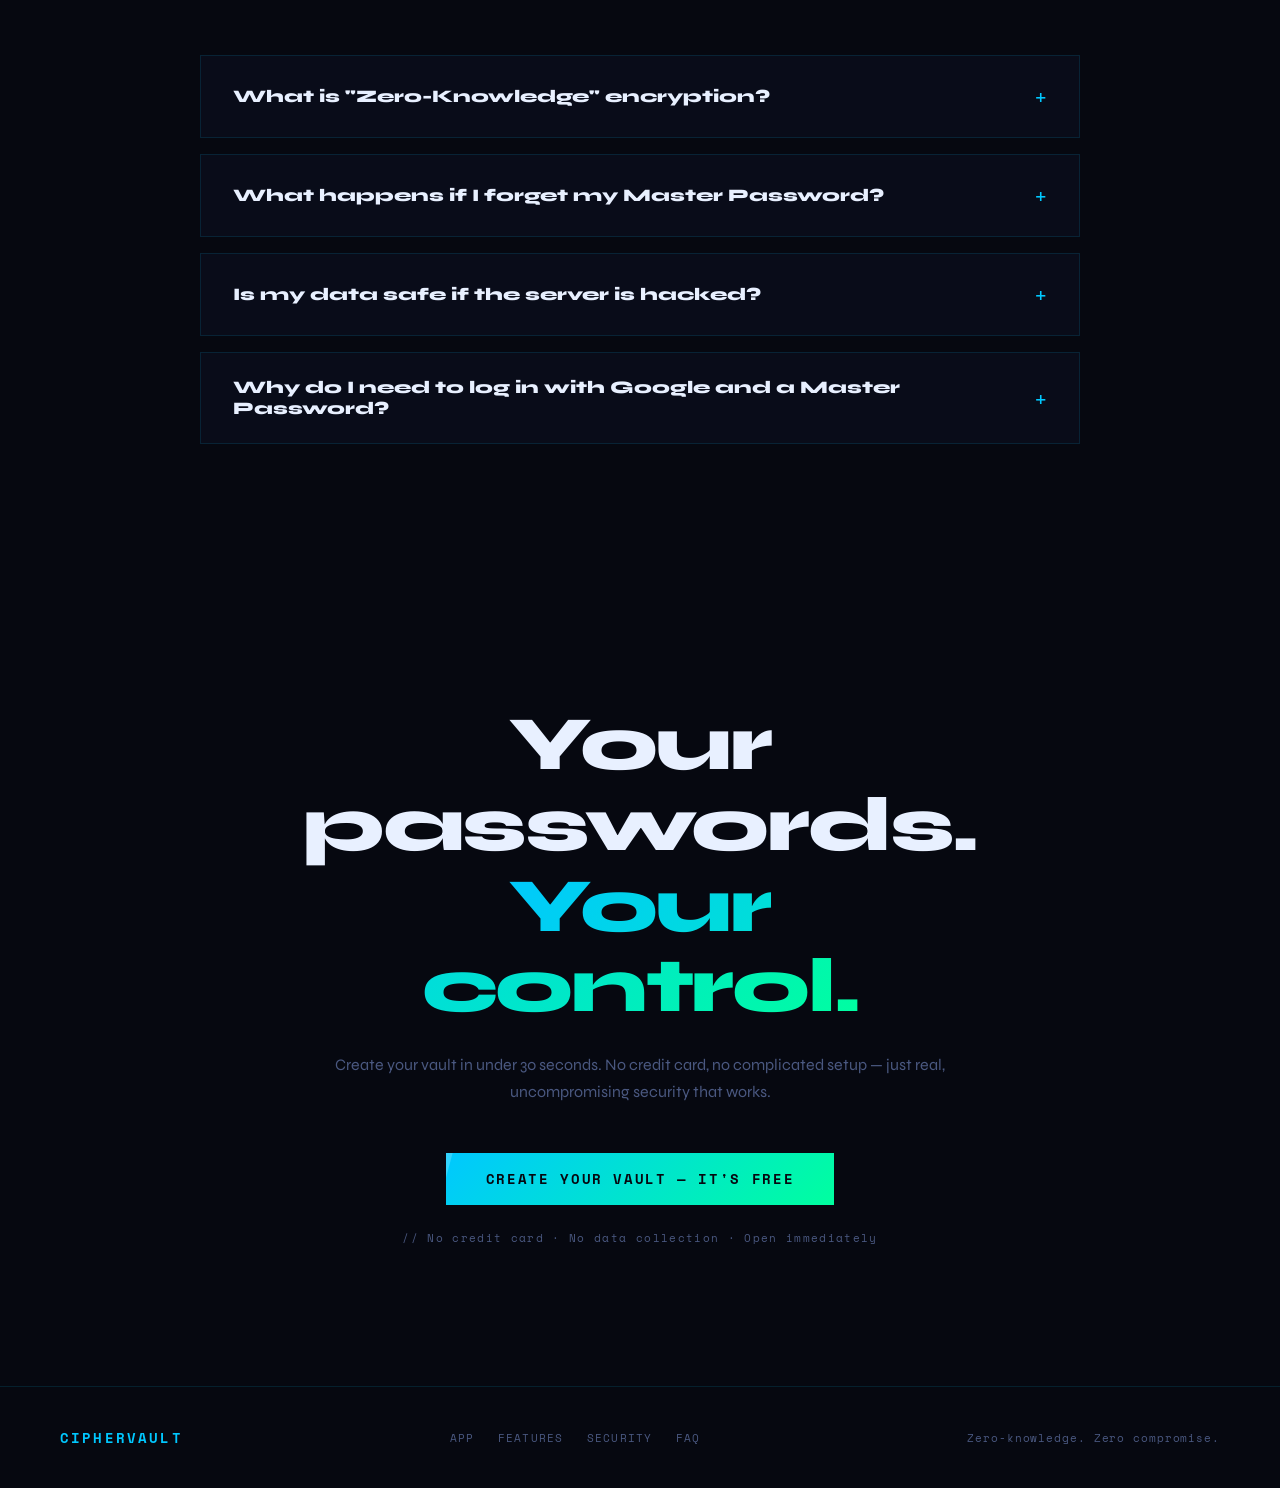
==== commit 7e4767cf: "Integrate premium FAQ section and nav anchors into landing page" ====
--- a/web/static/landing.html
+++ b/web/static/landing.html
@@ -652,6 +652,68 @@
   }
   .footer-links a:hover { color: var(--text); }
 
+  /* FAQ */
+  .faq-section {
+    padding: 120px 60px;
+    position: relative; z-index: 2;
+    max-width: 1000px; margin: 0 auto;
+  }
+  .faq-container {
+    display: flex; flex-direction: column; gap: 16px;
+    margin-top: 64px;
+  }
+  .faq-item {
+    background: rgba(12,16,32,0.6);
+    border: 1px solid var(--border);
+    transition: all 0.3s ease;
+  }
+  .faq-item:hover {
+    background: rgba(0,200,255,0.02);
+    border-color: rgba(0,200,255,0.25);
+  }
+  .faq-item summary {
+    padding: 24px 32px;
+    font-size: 1.1rem;
+    font-weight: 800;
+    cursor: pointer;
+    list-style: none;
+    display: flex;
+    justify-content: space-between;
+    align-items: center;
+    color: var(--text);
+  }
+  .faq-item summary::-webkit-details-marker {
+    display: none;
+  }
+  .faq-item summary::after {
+    content: '+';
+    font-family: 'Space Mono', monospace;
+    color: var(--accent);
+    font-size: 1.4rem;
+    font-weight: 400;
+    transition: transform 0.3s ease;
+  }
+  .faq-item[open] summary::after {
+    transform: rotate(45deg);
+    color: var(--accent2);
+  }
+  .faq-content {
+    padding: 0 32px 24px 32px;
+    color: var(--muted);
+    font-size: 0.95rem;
+    line-height: 1.8;
+  }
+  .faq-content strong {
+    color: var(--danger);
+  }
+  .faq-content a {
+    color: var(--accent);
+    text-decoration: none;
+  }
+  .faq-content a:hover {
+    text-decoration: underline;
+  }
+
   /* Scroll reveal */
   .reveal {
     opacity: 0;
@@ -666,7 +728,7 @@
   @media (max-width: 768px) {
     nav { padding: 16px 24px; }
     .nav-links { display: none; }
-    .section, .how-section, .security-section, .cta-section { padding: 80px 24px; }
+    .section, .how-section, .security-section, .faq-section, .cta-section { padding: 80px 24px; }
     .security-grid { grid-template-columns: 1fr; }
     .stats { flex-direction: column; }
     .stat { border-right: none; border-bottom: 1px solid var(--border); }
@@ -690,6 +752,7 @@
     <li><a href="#features">Features</a></li>
     <li><a href="#how">How It Works</a></li>
     <li><a href="#security">Security</a></li>
+    <li><a href="#faq">FAQ</a></li>
   </ul>
   <a href="/app" class="nav-cta">Open Vault</a>
 </nav>
@@ -890,6 +953,43 @@
   </div>
 </section>
 
+<!-- FAQ -->
+<section class="faq-section" id="faq">
+  <div class="section-label">Clarity</div>
+  <h2 class="section-title reveal">Frequently Asked Questions</h2>
+  <p class="section-desc reveal">Everything you need to know about our zero-knowledge architecture, security guarantees, and recovery mechanisms.</p>
+
+  <div class="faq-container">
+    <details class="faq-item reveal">
+      <summary>What is "Zero-Knowledge" encryption?</summary>
+      <div class="faq-content">
+        <p>Zero-Knowledge means that the server (and the developers) have absolutely zero knowledge of what your passwords are. Your Master Password is never sent to our servers; it only exists temporarily on your own device to lock and unlock your data. If our database is hacked, the hackers only get mathematically unbreakable gibberish.</p>
+      </div>
+    </details>
+    
+    <details class="faq-item reveal">
+      <summary>What happens if I forget my Master Password?</summary>
+      <div class="faq-content">
+        <p><strong>You lose your data.</strong> Because we practice strict Zero-Knowledge security, we cannot reset your password or recover your vault. Your Master Password is the only mathematical key that can unlock your data.</p>
+      </div>
+    </details>
+
+    <details class="faq-item reveal">
+      <summary>Is my data safe if the server is hacked?</summary>
+      <div class="faq-content">
+        <p>Yes. Your vault is encrypted using AES-256-GCM, the same encryption standard used by governments and militaries worldwide. Without your specific Master Password, the world's most powerful supercomputers would take millions of years to crack it.</p>
+      </div>
+    </details>
+
+    <details class="faq-item reveal">
+      <summary>Why do I need to log in with Google and a Master Password?</summary>
+      <div class="faq-content">
+        <p>Logging in with Google proves your identity to our servers and helps us fetch the correct encrypted file. The Master Password proves your authorization to unlock the file. Splitting these two steps prevents bots from spamming our servers with fake passwords.</p>
+      </div>
+    </details>
+  </div>
+</section>
+
 <!-- CTA -->
 <section class="cta-section">
   <div class="cta-inner">
@@ -912,6 +1012,7 @@
     <a href="/app">App</a>
     <a href="#features">Features</a>
     <a href="#security">Security</a>
+    <a href="#faq">FAQ</a>
   </div>
   <p class="footer-copy">Zero-knowledge. Zero compromise.</p>
 </footer>
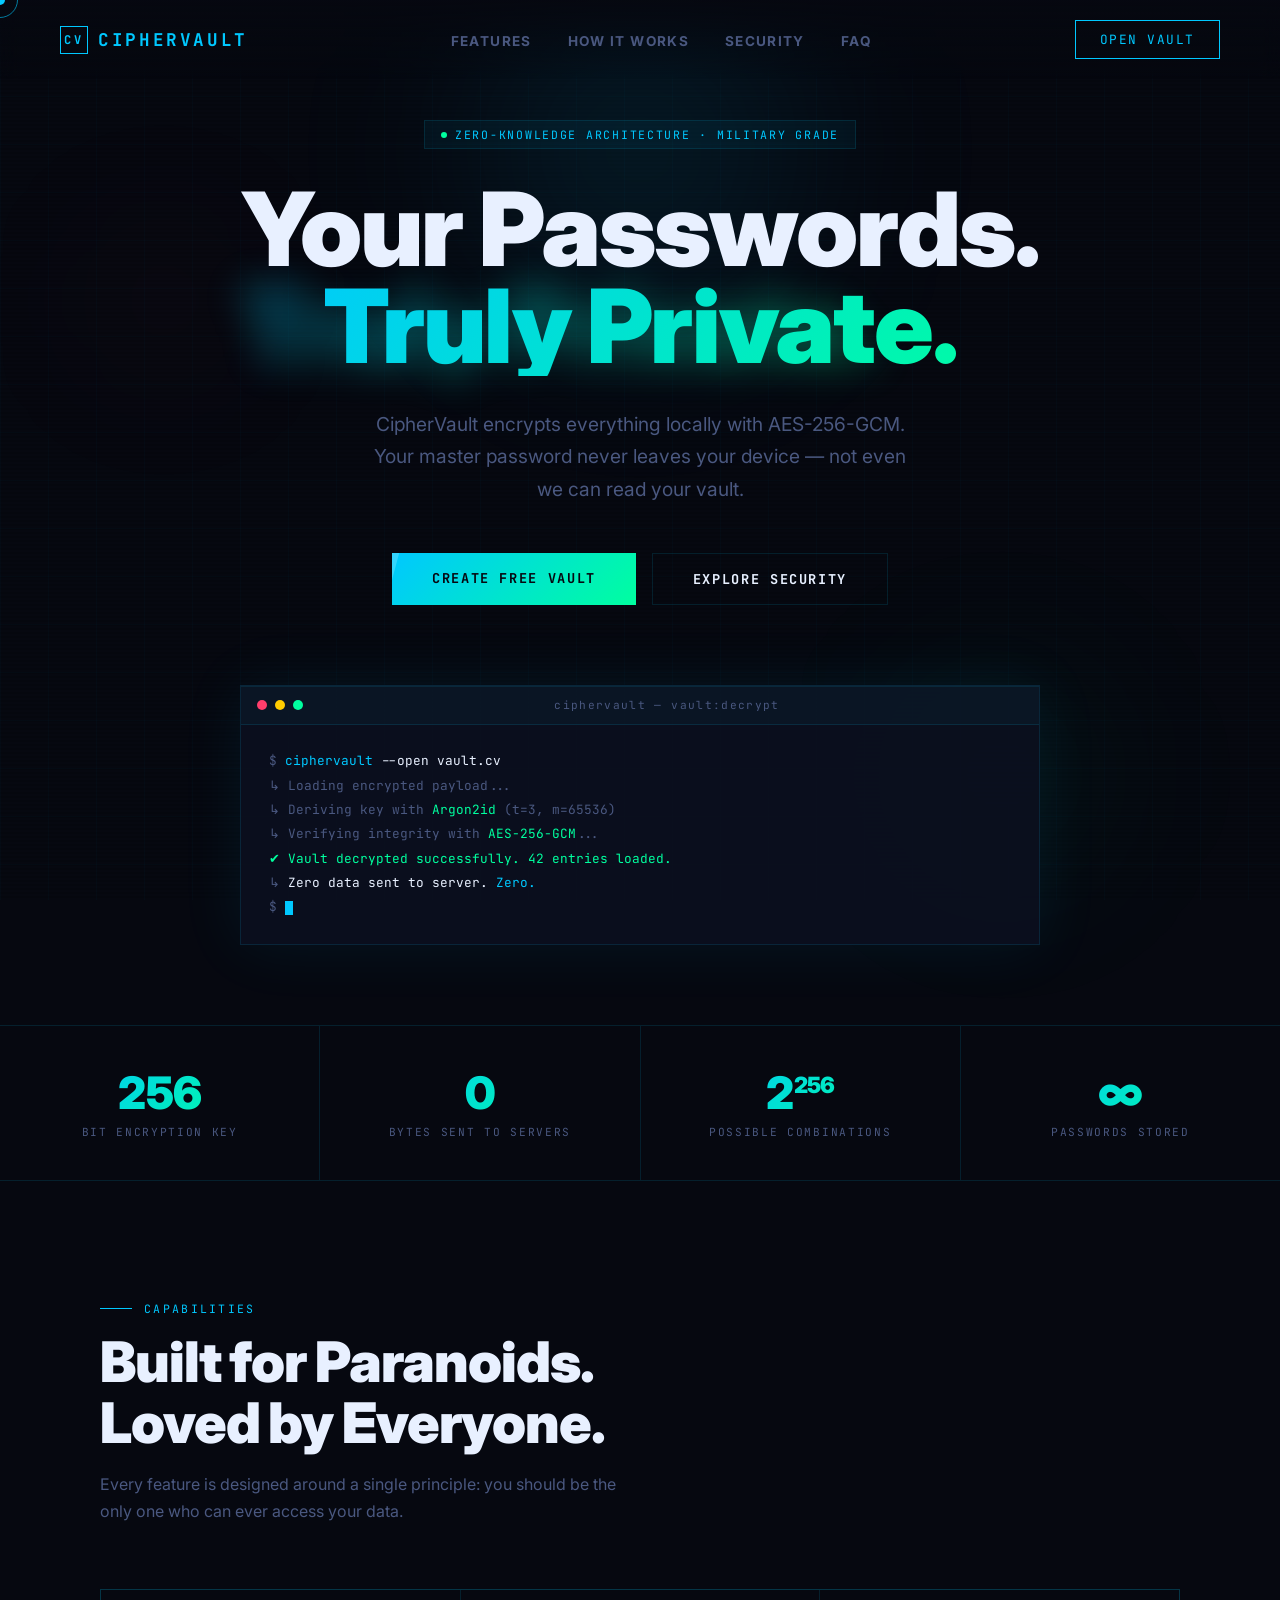
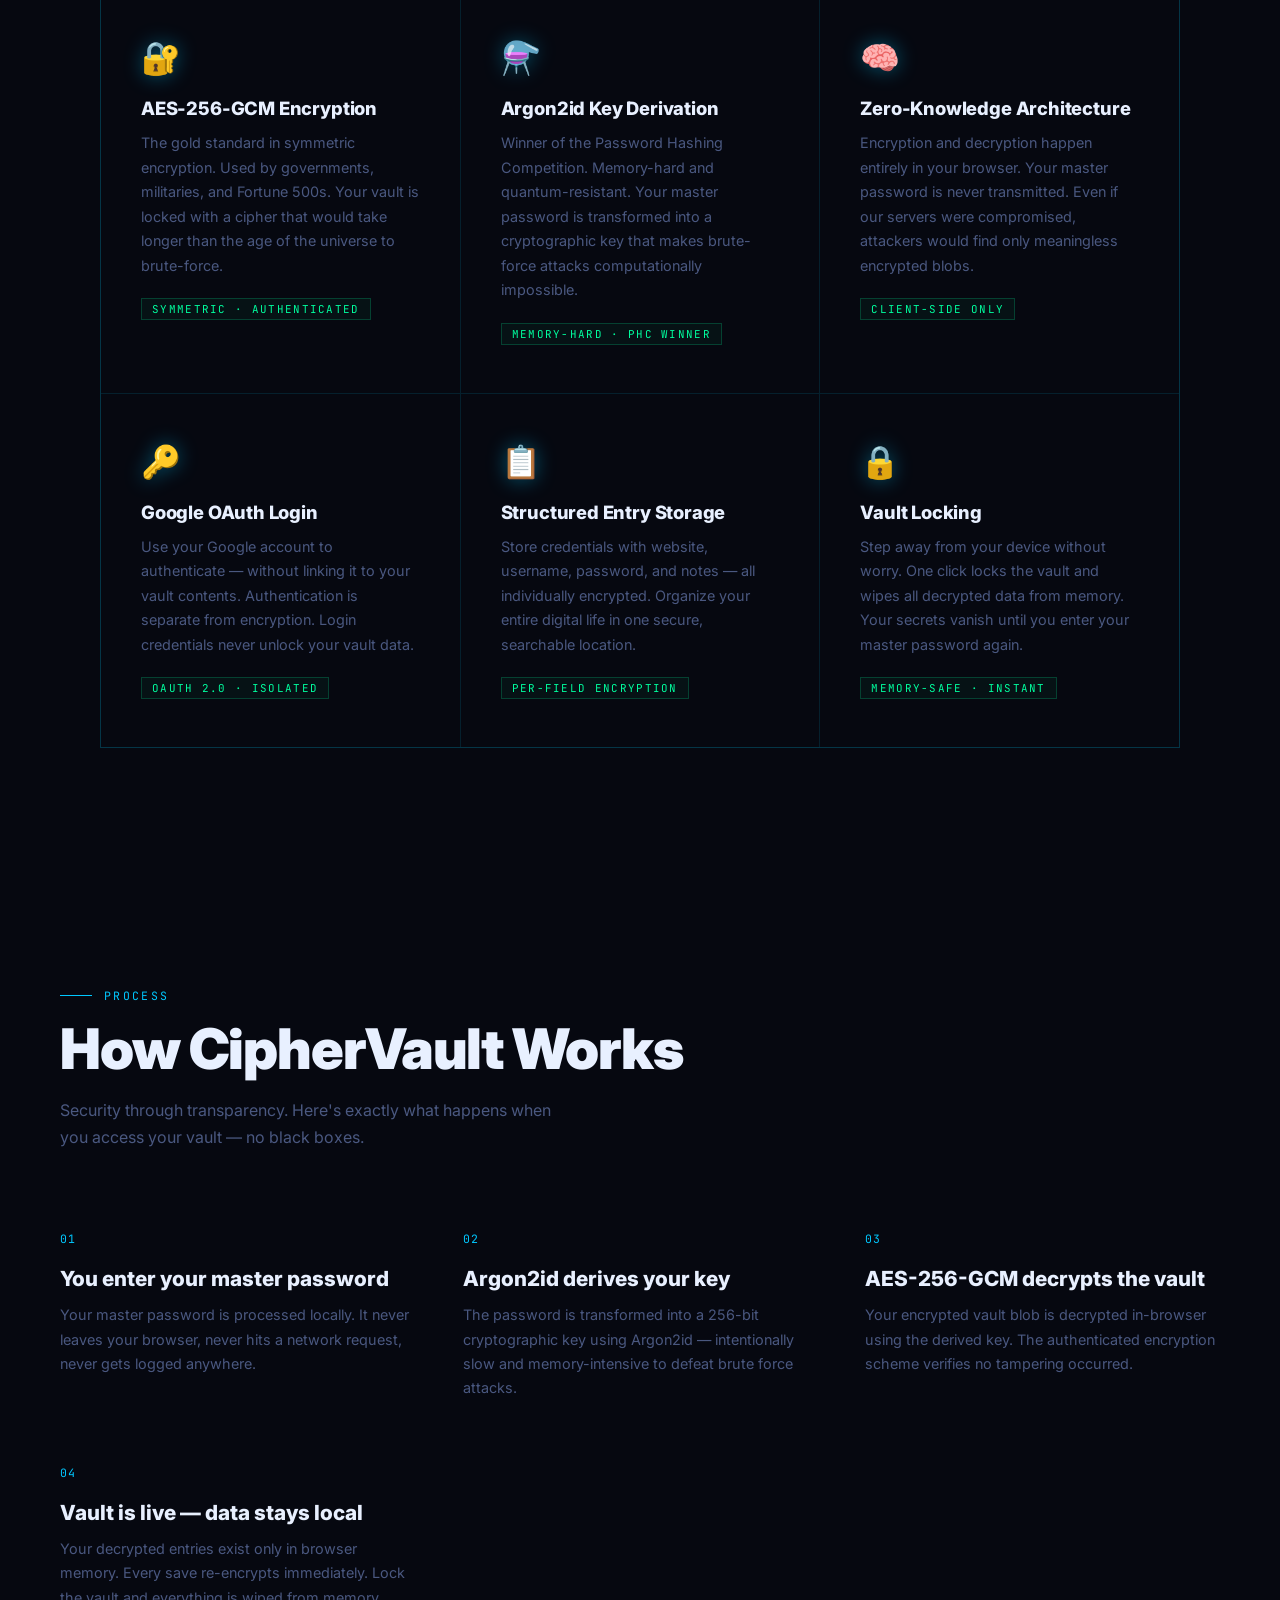
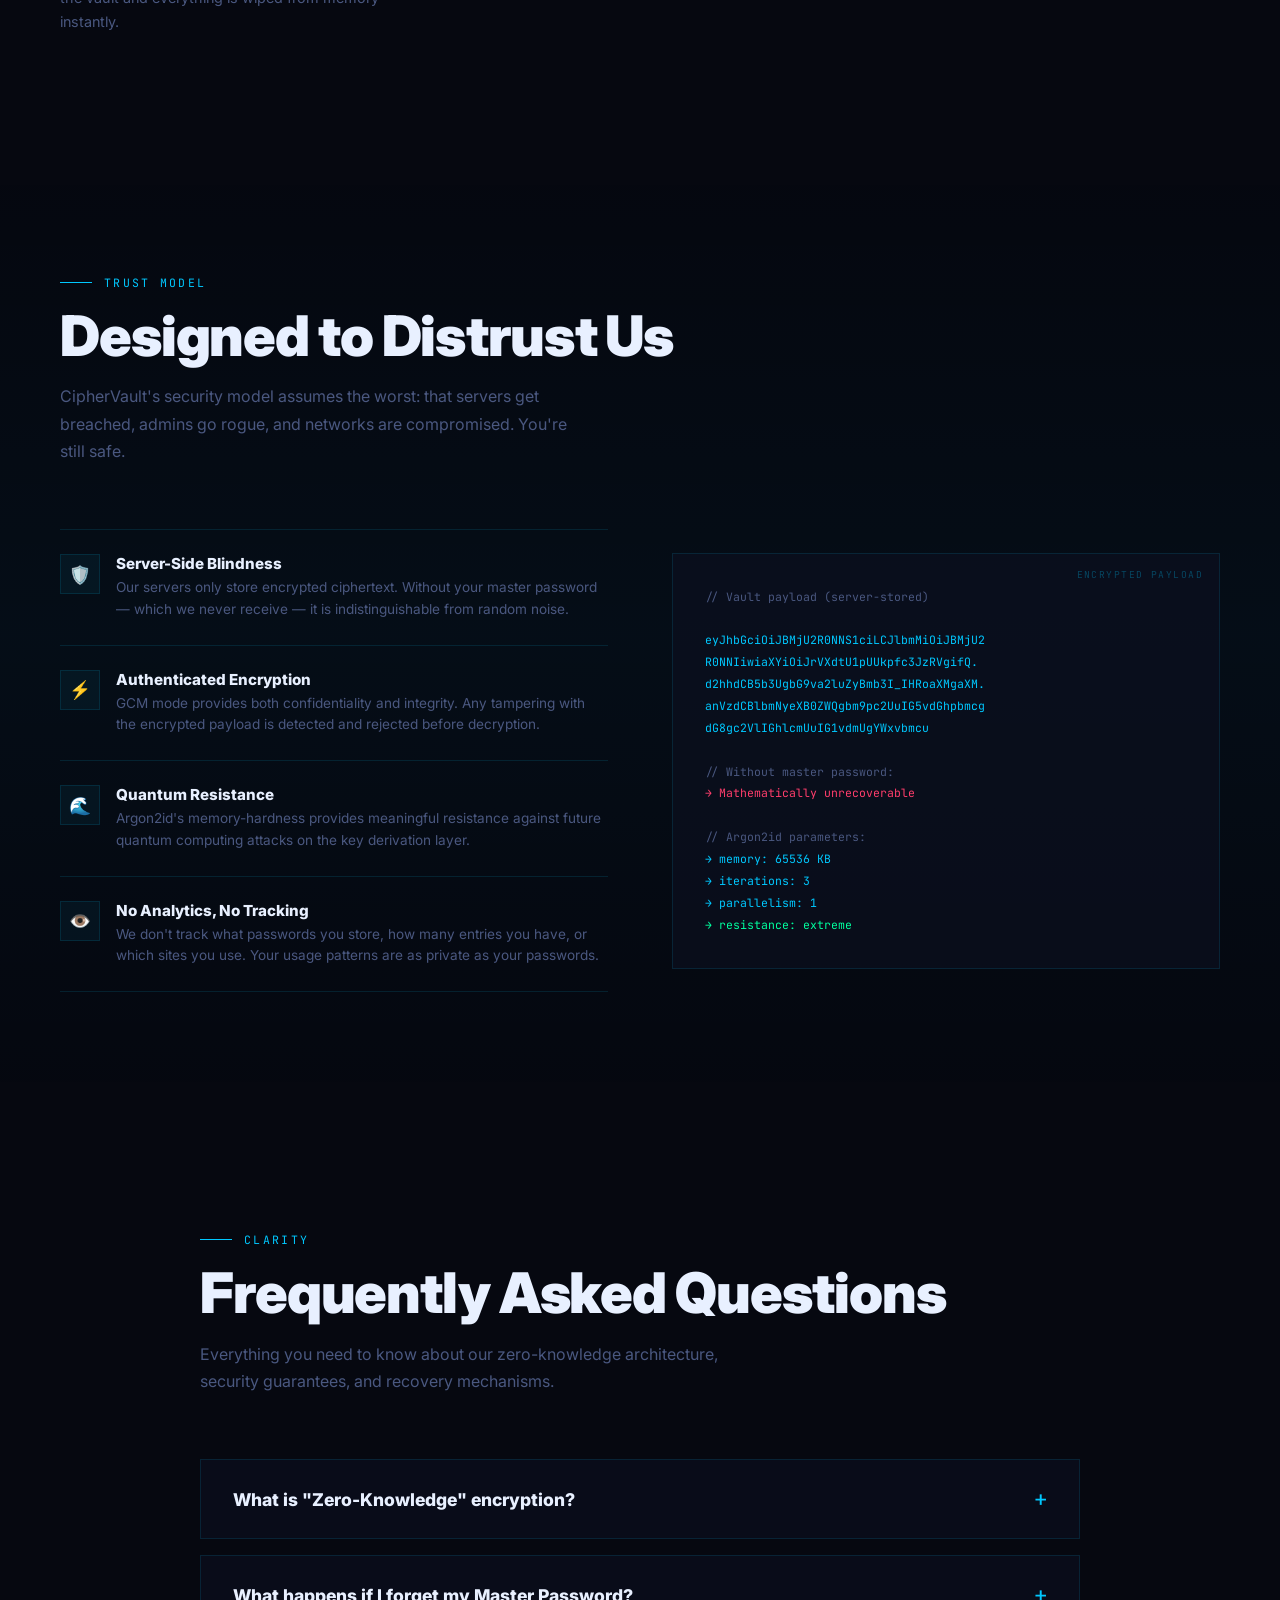
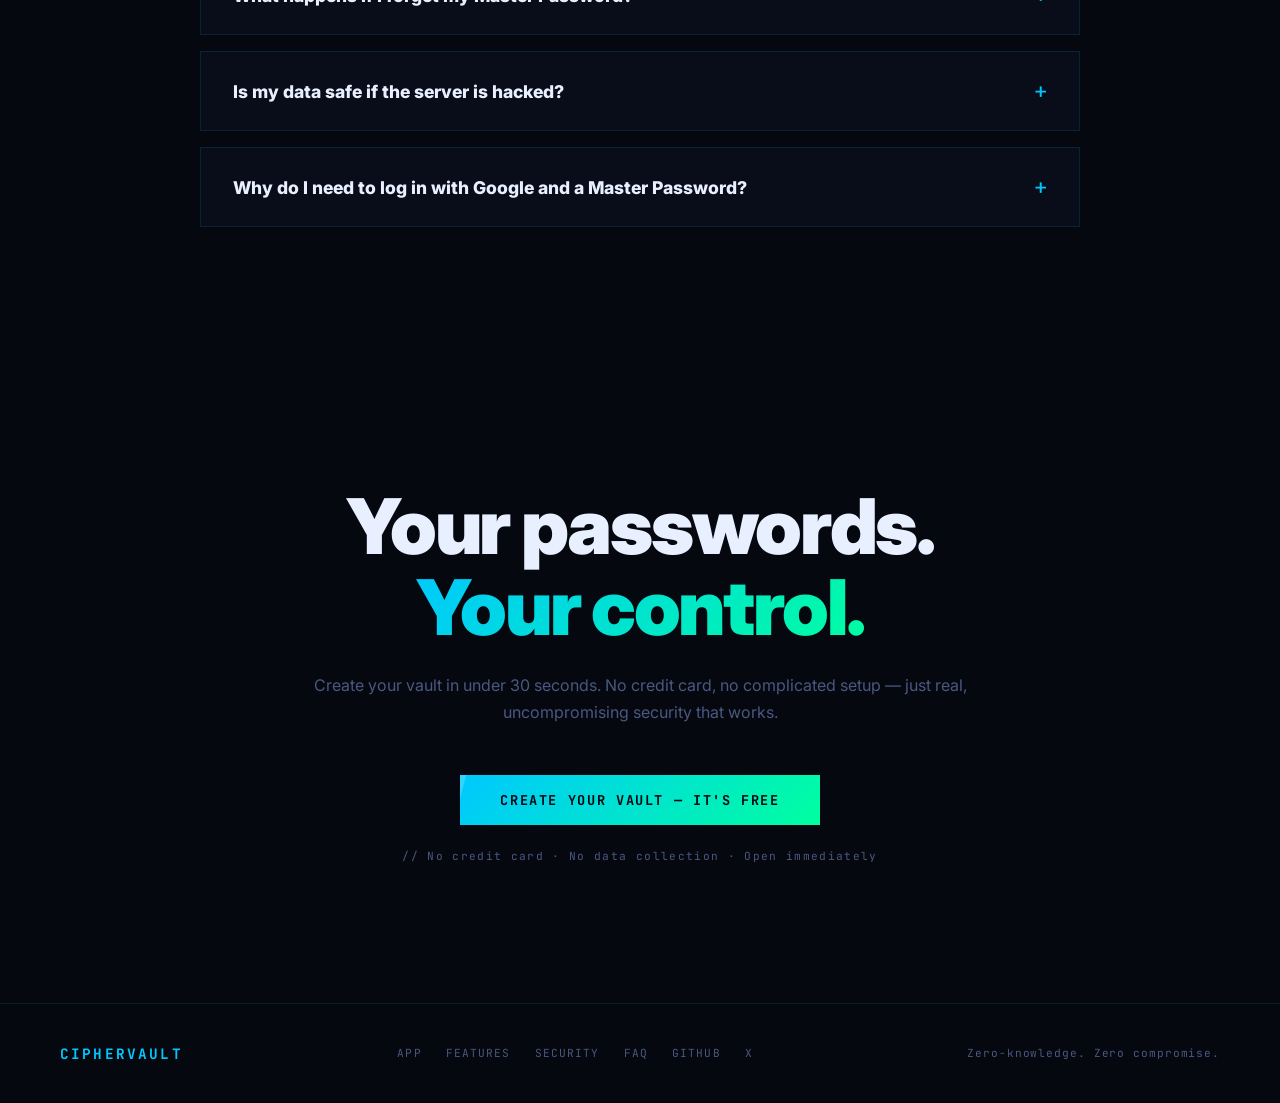
==== commit f6555a55: "gradient fixed" ====
--- a/web/static/landing.html
+++ b/web/static/landing.html
@@ -4,7 +4,7 @@
 <meta charset="UTF-8">
 <meta name="viewport" content="width=device-width, initial-scale=1.0">
 <title>CipherVault — Zero-Knowledge Security</title>
-<link href="https://fonts.googleapis.com/css2?family=Space+Mono:wght@400;700&family=Syne:wght@400;700;800;900&display=swap" rel="stylesheet">
+<link href="https://fonts.googleapis.com/css2?family=Inter:wght@400;500;600;700;800;900&family=JetBrains+Mono:wght@400;700&display=swap" rel="stylesheet">
 <style>
   :root {
     --bg: #060810;
@@ -25,7 +25,7 @@
   body {
     background: var(--bg);
     color: var(--text);
-    font-family: 'Syne', sans-serif;
+    font-family: 'Inter', sans-serif;
     overflow-x: hidden;
     cursor: none;
   }
@@ -90,7 +90,7 @@
     backdrop-filter: blur(10px);
   }
   .nav-logo {
-    font-family: 'Space Mono', monospace;
+    font-family: 'JetBrains Mono', monospace;
     font-weight: 700;
     font-size: 1.1rem;
     letter-spacing: 0.15em;
@@ -125,7 +125,7 @@
     border: 1.5px solid var(--accent);
     color: var(--accent);
     padding: 10px 24px;
-    font-family: 'Space Mono', monospace;
+    font-family: 'JetBrains Mono', monospace;
     font-size: 0.8rem;
     letter-spacing: 0.12em;
     text-transform: uppercase;
@@ -186,7 +186,7 @@
     border: 1px solid var(--border);
     background: rgba(0,200,255,0.05);
     padding: 6px 16px;
-    font-family: 'Space Mono', monospace;
+    font-family: 'JetBrains Mono', monospace;
     font-size: 0.72rem;
     letter-spacing: 0.15em;
     text-transform: uppercase;
@@ -259,7 +259,7 @@
     color: var(--bg);
     border: none;
     padding: 16px 40px;
-    font-family: 'Space Mono', monospace;
+    font-family: 'JetBrains Mono', monospace;
     font-weight: 700;
     font-size: 0.85rem;
     letter-spacing: 0.12em;
@@ -286,7 +286,7 @@
     border: 1.5px solid var(--border);
     color: var(--text);
     padding: 16px 40px;
-    font-family: 'Space Mono', monospace;
+    font-family: 'JetBrains Mono', monospace;
     font-weight: 700;
     font-size: 0.85rem;
     letter-spacing: 0.12em;
@@ -326,7 +326,7 @@
   .dot-y { background: #ffcc00; }
   .dot-g { background: var(--accent2); }
   .terminal-title {
-    font-family: 'Space Mono', monospace;
+    font-family: 'JetBrains Mono', monospace;
     font-size: 0.7rem;
     color: var(--muted);
     margin-left: auto; margin-right: auto;
@@ -334,7 +334,7 @@
   }
   .terminal-body {
     padding: 24px 28px;
-    font-family: 'Space Mono', monospace;
+    font-family: 'JetBrains Mono', monospace;
     font-size: 0.8rem;
     line-height: 1.9;
   }
@@ -379,7 +379,7 @@
     display: block;
   }
   .stat-label {
-    font-family: 'Space Mono', monospace;
+    font-family: 'JetBrains Mono', monospace;
     font-size: 0.7rem;
     letter-spacing: 0.15em;
     text-transform: uppercase;
@@ -394,7 +394,7 @@
     max-width: 1200px; margin: 0 auto;
   }
   .section-label {
-    font-family: 'Space Mono', monospace;
+    font-family: 'JetBrains Mono', monospace;
     font-size: 0.72rem;
     letter-spacing: 0.2em;
     text-transform: uppercase;
@@ -466,7 +466,7 @@
   .feature-tag {
     display: inline-block;
     margin-top: 20px;
-    font-family: 'Space Mono', monospace;
+    font-family: 'JetBrains Mono', monospace;
     font-size: 0.68rem;
     letter-spacing: 0.12em;
     text-transform: uppercase;
@@ -497,7 +497,7 @@
   .step::before {
     counter-increment: steps;
     content: counter(steps, decimal-leading-zero);
-    font-family: 'Space Mono', monospace;
+    font-family: 'JetBrains Mono', monospace;
     font-size: 0.72rem;
     color: var(--accent);
     letter-spacing: 0.1em;
@@ -556,7 +556,7 @@
     background: rgba(12,16,32,0.6);
     border: 1px solid var(--border);
     padding: 32px;
-    font-family: 'Space Mono', monospace;
+    font-family: 'JetBrains Mono', monospace;
     font-size: 0.72rem;
     line-height: 1.9;
     color: var(--muted);
@@ -611,7 +611,7 @@
     margin-bottom: 48px;
   }
   .cta-note {
-    font-family: 'Space Mono', monospace;
+    font-family: 'JetBrains Mono', monospace;
     font-size: 0.7rem;
     letter-spacing: 0.12em;
     color: var(--muted);
@@ -627,7 +627,7 @@
     position: relative; z-index: 2;
   }
   .footer-logo {
-    font-family: 'Space Mono', monospace;
+    font-family: 'JetBrains Mono', monospace;
     font-weight: 700;
     color: var(--accent);
     font-size: 0.9rem;
@@ -635,14 +635,14 @@
     text-decoration: none;
   }
   .footer-copy {
-    font-family: 'Space Mono', monospace;
+    font-family: 'JetBrains Mono', monospace;
     font-size: 0.7rem;
     color: var(--muted);
     letter-spacing: 0.08em;
   }
   .footer-links { display: flex; gap: 24px; }
   .footer-links a {
-    font-family: 'Space Mono', monospace;
+    font-family: 'JetBrains Mono', monospace;
     font-size: 0.7rem;
     color: var(--muted);
     text-decoration: none;
@@ -687,7 +687,7 @@
   }
   .faq-item summary::after {
     content: '+';
-    font-family: 'Space Mono', monospace;
+    font-family: 'JetBrains Mono', monospace;
     color: var(--accent);
     font-size: 1.4rem;
     font-weight: 400;
@@ -1013,6 +1013,8 @@
     <a href="#features">Features</a>
     <a href="#security">Security</a>
     <a href="#faq">FAQ</a>
+    <a href="https://github.com/abheeyeee/ciphervault_project" target="_blank" rel="noopener noreferrer">GitHub</a>
+    <a href="https://x.com/abheeyeee" target="_blank" rel="noopener noreferrer">X</a>
   </div>
   <p class="footer-copy">Zero-knowledge. Zero compromise.</p>
 </footer>
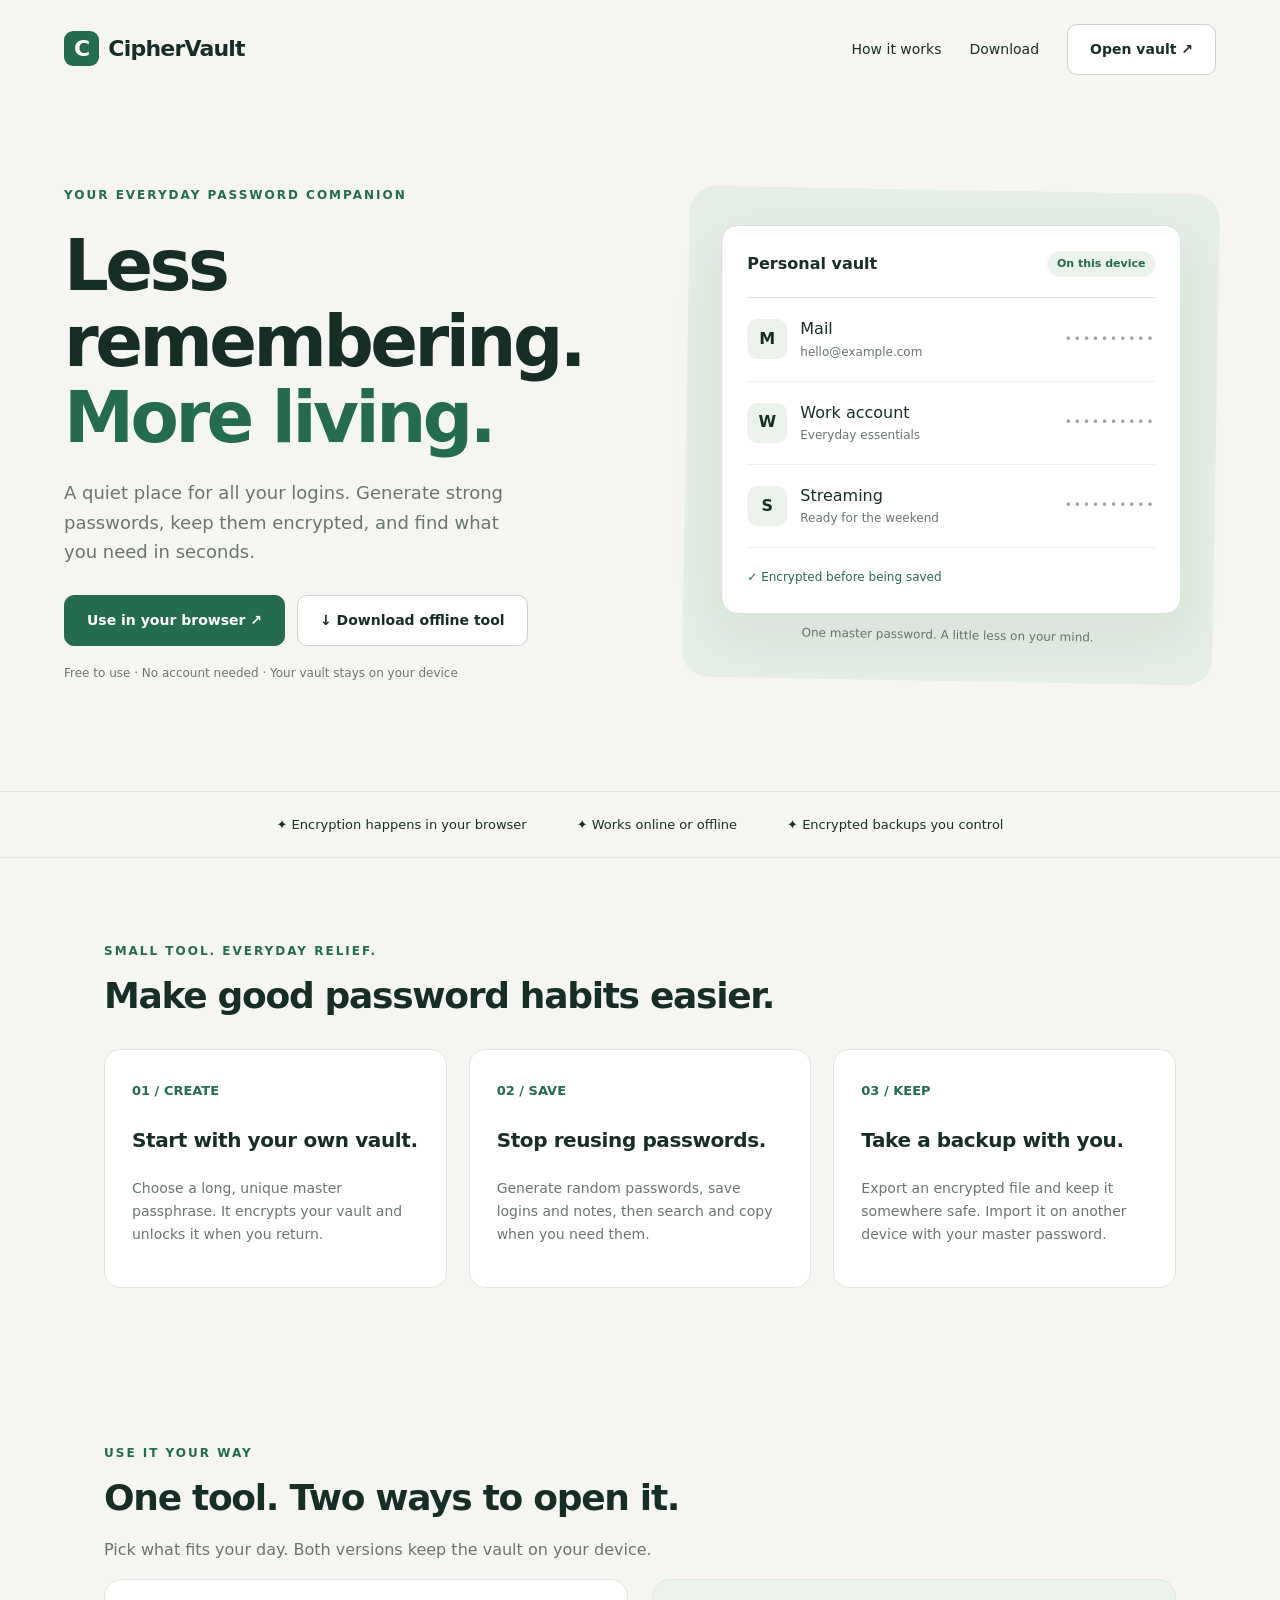
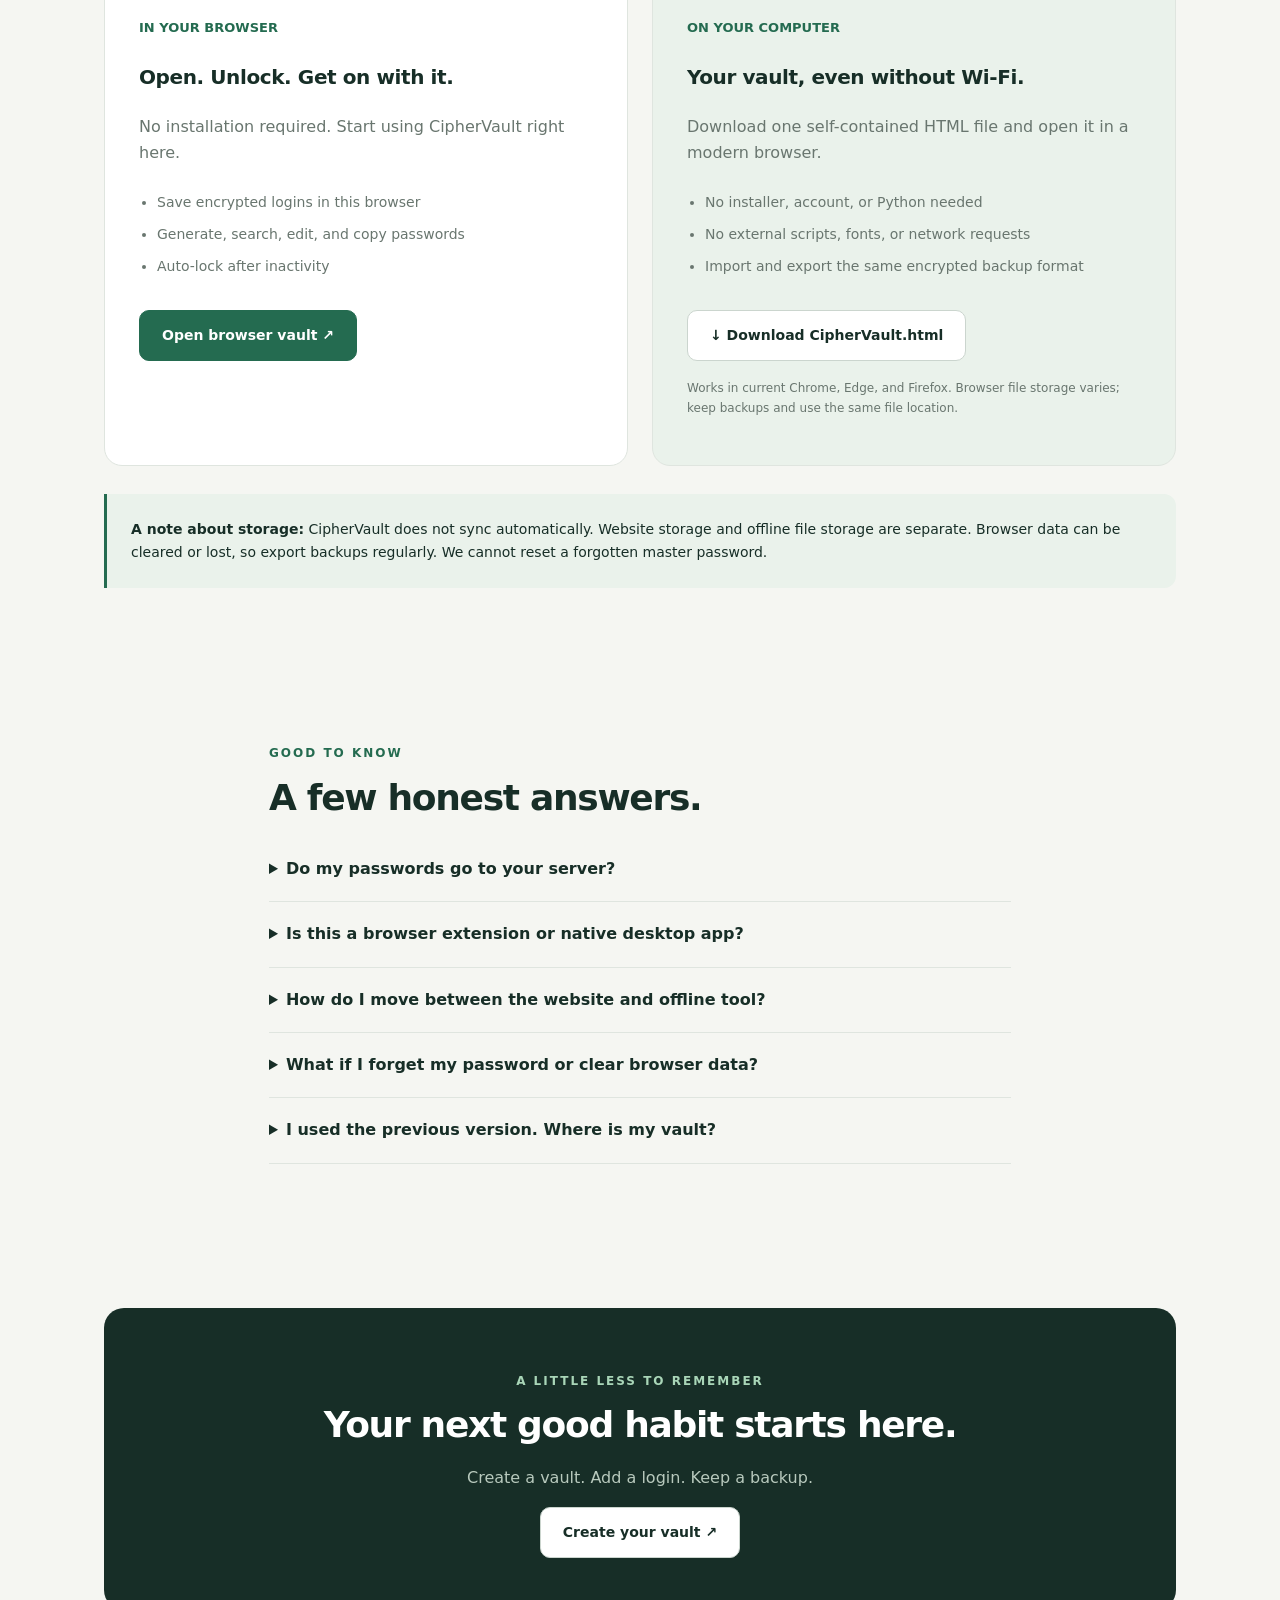
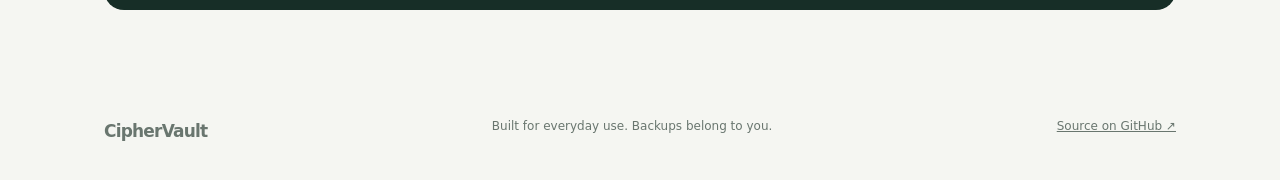
==== commit 74033610: "Build local-first browser vault with offline download" ====
--- a/web/static/landing.html
+++ b/web/static/landing.html
@@ -1,1088 +1,13 @@
-<!DOCTYPE html>
-<html lang="en">
-<head>
-<meta charset="UTF-8">
-<meta name="viewport" content="width=device-width, initial-scale=1.0">
-<title>CipherVault — Zero-Knowledge Security</title>
-<link href="https://fonts.googleapis.com/css2?family=Inter:wght@400;500;600;700;800;900&family=JetBrains+Mono:wght@400;700&display=swap" rel="stylesheet">
-<style>
-  :root {
-    --bg: #060810;
-    --surface: #0c1020;
-    --border: rgba(0,200,255,0.12);
-    --accent: #00c8ff;
-    --accent2: #00ff9f;
-    --danger: #ff3e6c;
-    --text: #e8f0ff;
-    --muted: #4a5880;
-    --glow: 0 0 40px rgba(0,200,255,0.25);
-  }
-
-  *, *::before, *::after { box-sizing: border-box; margin: 0; padding: 0; }
-
-  html { scroll-behavior: smooth; }
-
-  body {
-    background: var(--bg);
-    color: var(--text);
-    font-family: 'Inter', sans-serif;
-    overflow-x: hidden;
-    cursor: none;
-  }
-
-  /* Custom cursor */
-  .cursor {
-    width: 10px; height: 10px;
-    background: var(--accent);
-    border-radius: 50%;
-    position: fixed;
-    pointer-events: none;
-    z-index: 9999;
-    transform: translate(-50%, -50%);
-    transition: transform 0.1s, width 0.2s, height 0.2s, background 0.2s;
-    mix-blend-mode: screen;
-  }
-  .cursor-ring {
-    width: 36px; height: 36px;
-    border: 1.5px solid var(--accent);
-    border-radius: 50%;
-    position: fixed;
-    pointer-events: none;
-    z-index: 9998;
-    transform: translate(-50%, -50%);
-    transition: transform 0.18s ease, width 0.2s, height 0.2s;
-    opacity: 0.6;
-  }
-
-  /* Grid noise overlay */
-  body::before {
-    content: '';
-    position: fixed; inset: 0;
-    background-image:
-      linear-gradient(rgba(0,200,255,0.025) 1px, transparent 1px),
-      linear-gradient(90deg, rgba(0,200,255,0.025) 1px, transparent 1px);
-    background-size: 48px 48px;
-    pointer-events: none;
-    z-index: 0;
-  }
-
-  /* Scanlines */
-  body::after {
-    content: '';
-    position: fixed; inset: 0;
-    background: repeating-linear-gradient(
-      0deg,
-      transparent,
-      transparent 2px,
-      rgba(0,0,0,0.08) 2px,
-      rgba(0,0,0,0.08) 4px
-    );
-    pointer-events: none;
-    z-index: 1;
-  }
-
-  /* NAV */
-  nav {
-    position: fixed; top: 0; left: 0; right: 0; z-index: 100;
-    display: flex; align-items: center; justify-content: space-between;
-    padding: 20px 60px;
-    background: linear-gradient(180deg, rgba(6,8,16,0.95) 0%, transparent 100%);
-    backdrop-filter: blur(10px);
-  }
-  .nav-logo {
-    font-family: 'JetBrains Mono', monospace;
-    font-weight: 700;
-    font-size: 1.1rem;
-    letter-spacing: 0.15em;
-    color: var(--accent);
-    text-decoration: none;
-    display: flex; align-items: center; gap: 10px;
-  }
-  .nav-logo span {
-    width: 28px; height: 28px;
-    border: 1.5px solid var(--accent);
-    display: grid; place-items: center;
-    font-size: 0.75rem;
-    animation: pulse-border 3s ease infinite;
-  }
-  @keyframes pulse-border {
-    0%, 100% { box-shadow: 0 0 0 0 rgba(0,200,255,0.4); }
-    50% { box-shadow: 0 0 0 6px rgba(0,200,255,0); }
-  }
-  .nav-links { display: flex; gap: 36px; list-style: none; }
-  .nav-links a {
-    color: var(--muted);
-    text-decoration: none;
-    font-size: 0.85rem;
-    font-weight: 700;
-    letter-spacing: 0.1em;
-    text-transform: uppercase;
-    transition: color 0.2s;
-  }
-  .nav-links a:hover { color: var(--text); }
-  .nav-cta {
-    background: transparent;
-    border: 1.5px solid var(--accent);
-    color: var(--accent);
-    padding: 10px 24px;
-    font-family: 'JetBrains Mono', monospace;
-    font-size: 0.8rem;
-    letter-spacing: 0.12em;
-    text-transform: uppercase;
-    cursor: none;
-    transition: all 0.25s;
-    text-decoration: none;
-  }
-  .nav-cta:hover {
-    background: var(--accent);
-    color: var(--bg);
-    box-shadow: var(--glow);
-  }
-
-  /* HERO */
-  .hero {
-    min-height: 100vh;
-    display: flex; flex-direction: column;
-    align-items: center; justify-content: center;
-    text-align: center;
-    padding: 120px 40px 80px;
-    position: relative;
-    z-index: 2;
-  }
-
-  /* Glowing orbs */
-  .orb {
-    position: absolute;
-    border-radius: 50%;
-    filter: blur(80px);
-    pointer-events: none;
-  }
-  .orb-1 {
-    width: 500px; height: 500px;
-    background: radial-gradient(circle, rgba(0,200,255,0.12) 0%, transparent 70%);
-    top: -100px; left: 50%;
-    transform: translateX(-50%);
-    animation: float 8s ease-in-out infinite;
-  }
-  .orb-2 {
-    width: 300px; height: 300px;
-    background: radial-gradient(circle, rgba(0,255,159,0.08) 0%, transparent 70%);
-    bottom: 100px; right: 10%;
-    animation: float 10s ease-in-out infinite reverse;
-  }
-  .orb-3 {
-    width: 200px; height: 200px;
-    background: radial-gradient(circle, rgba(255,62,108,0.07) 0%, transparent 70%);
-    top: 200px; left: 5%;
-    animation: float 7s ease-in-out infinite;
-  }
-  @keyframes float {
-    0%, 100% { transform: translateY(0); }
-    50% { transform: translateY(-24px); }
-  }
-
-  .hero-badge {
-    display: inline-flex; align-items: center; gap: 8px;
-    border: 1px solid var(--border);
-    background: rgba(0,200,255,0.05);
-    padding: 6px 16px;
-    font-family: 'JetBrains Mono', monospace;
-    font-size: 0.72rem;
-    letter-spacing: 0.15em;
-    text-transform: uppercase;
-    color: var(--accent);
-    margin-bottom: 32px;
-    animation: fadeInDown 0.8s ease both;
-  }
-  .hero-badge::before {
-    content: '';
-    width: 6px; height: 6px;
-    background: var(--accent2);
-    border-radius: 50%;
-    animation: blink 1.5s ease infinite;
-  }
-  @keyframes blink { 0%,100%{opacity:1} 50%{opacity:0.2} }
-  @keyframes fadeInDown {
-    from { opacity:0; transform: translateY(-20px); }
-    to { opacity:1; transform: translateY(0); }
-  }
-
-  .hero-title {
-    font-size: clamp(3rem, 8vw, 7rem);
-    font-weight: 900;
-    line-height: 0.95;
-    letter-spacing: -0.02em;
-    margin-bottom: 8px;
-    animation: fadeInUp 0.9s 0.1s ease both;
-  }
-  @keyframes fadeInUp {
-    from { opacity:0; transform: translateY(30px); }
-    to { opacity:1; transform: translateY(0); }
-  }
-  .hero-title span {
-    display: block;
-    background: linear-gradient(135deg, var(--accent) 0%, var(--accent2) 100%);
-    -webkit-background-clip: text;
-    -webkit-text-fill-color: transparent;
-    background-clip: text;
-    position: relative;
-  }
-  .hero-title span::after {
-    content: attr(data-text);
-    position: absolute;
-    left: 0; top: 0;
-    background: linear-gradient(135deg, var(--accent) 0%, var(--accent2) 100%);
-    -webkit-background-clip: text;
-    -webkit-text-fill-color: transparent;
-    background-clip: text;
-    filter: blur(20px);
-    opacity: 0.4;
-    z-index: -1;
-  }
-
-  .hero-sub {
-    font-size: clamp(0.95rem, 2.5vw, 1.2rem);
-    color: var(--muted);
-    font-weight: 400;
-    max-width: 560px;
-    margin: 24px auto 48px;
-    line-height: 1.7;
-    animation: fadeInUp 0.9s 0.2s ease both;
-  }
-
-  .hero-actions {
-    display: flex; gap: 16px; justify-content: center; flex-wrap: wrap;
-    animation: fadeInUp 0.9s 0.3s ease both;
-  }
-  .btn-primary {
-    background: linear-gradient(135deg, var(--accent), var(--accent2));
-    color: var(--bg);
-    border: none;
-    padding: 16px 40px;
-    font-family: 'JetBrains Mono', monospace;
-    font-weight: 700;
-    font-size: 0.85rem;
-    letter-spacing: 0.12em;
-    text-transform: uppercase;
-    cursor: none;
-    text-decoration: none;
-    display: inline-block;
-    transition: all 0.25s;
-    position: relative;
-    overflow: hidden;
-  }
-  .btn-primary::before {
-    content: '';
-    position: absolute; inset: 0;
-    background: rgba(255,255,255,0.2);
-    transform: translateX(-100%) skewX(-15deg);
-    transition: transform 0.4s;
-  }
-  .btn-primary:hover::before { transform: translateX(150%) skewX(-15deg); }
-  .btn-primary:hover { box-shadow: 0 0 50px rgba(0,200,255,0.4); transform: translateY(-2px); }
-
-  .btn-ghost {
-    background: transparent;
-    border: 1.5px solid var(--border);
-    color: var(--text);
-    padding: 16px 40px;
-    font-family: 'JetBrains Mono', monospace;
-    font-weight: 700;
-    font-size: 0.85rem;
-    letter-spacing: 0.12em;
-    text-transform: uppercase;
-    cursor: none;
-    text-decoration: none;
-    display: inline-block;
-    transition: all 0.25s;
-  }
-  .btn-ghost:hover {
-    border-color: var(--accent);
-    color: var(--accent);
-    box-shadow: inset 0 0 20px rgba(0,200,255,0.07);
-  }
-
-  .hero-visual {
-    margin-top: 80px;
-    position: relative;
-    animation: fadeInUp 0.9s 0.4s ease both;
-    width: 100%; max-width: 800px;
-  }
-  .terminal {
-    background: rgba(12,16,32,0.9);
-    border: 1px solid var(--border);
-    box-shadow: 0 0 60px rgba(0,200,255,0.08), inset 0 1px 0 rgba(0,200,255,0.1);
-    padding: 0;
-    text-align: left;
-  }
-  .terminal-bar {
-    padding: 12px 16px;
-    border-bottom: 1px solid var(--border);
-    display: flex; align-items: center; gap: 8px;
-    background: rgba(0,200,255,0.03);
-  }
-  .dot { width: 10px; height: 10px; border-radius: 50%; }
-  .dot-r { background: #ff3e6c; }
-  .dot-y { background: #ffcc00; }
-  .dot-g { background: var(--accent2); }
-  .terminal-title {
-    font-family: 'JetBrains Mono', monospace;
-    font-size: 0.7rem;
-    color: var(--muted);
-    margin-left: auto; margin-right: auto;
-    letter-spacing: 0.12em;
-  }
-  .terminal-body {
-    padding: 24px 28px;
-    font-family: 'JetBrains Mono', monospace;
-    font-size: 0.8rem;
-    line-height: 1.9;
-  }
-  .t-muted { color: var(--muted); }
-  .t-accent { color: var(--accent); }
-  .t-green { color: var(--accent2); }
-  .t-red { color: var(--danger); }
-  .t-white { color: var(--text); }
-  .cursor-blink {
-    display: inline-block;
-    width: 8px; height: 14px;
-    background: var(--accent);
-    animation: blink 1s step-end infinite;
-    vertical-align: text-bottom;
-  }
-
-  /* STATS */
-  .stats {
-    display: flex; justify-content: center; flex-wrap: wrap; gap: 0;
-    border-top: 1px solid var(--border);
-    border-bottom: 1px solid var(--border);
-    position: relative; z-index: 2;
-  }
-  .stat {
-    flex: 1; min-width: 180px;
-    padding: 40px 48px;
-    text-align: center;
-    border-right: 1px solid var(--border);
-    position: relative;
-    transition: background 0.3s;
-  }
-  .stat:last-child { border-right: none; }
-  .stat:hover { background: rgba(0,200,255,0.03); }
-  .stat-num {
-    font-size: 2.8rem;
-    font-weight: 900;
-    letter-spacing: -0.02em;
-    background: linear-gradient(135deg, var(--accent), var(--accent2));
-    -webkit-background-clip: text;
-    -webkit-text-fill-color: transparent;
-    background-clip: text;
-    display: block;
-  }
-  .stat-label {
-    font-family: 'JetBrains Mono', monospace;
-    font-size: 0.7rem;
-    letter-spacing: 0.15em;
-    text-transform: uppercase;
-    color: var(--muted);
-    margin-top: 4px;
-  }
-
-  /* FEATURES */
-  .section {
-    padding: 120px 60px;
-    position: relative; z-index: 2;
-    max-width: 1200px; margin: 0 auto;
-  }
-  .section-label {
-    font-family: 'JetBrains Mono', monospace;
-    font-size: 0.72rem;
-    letter-spacing: 0.2em;
-    text-transform: uppercase;
-    color: var(--accent);
-    margin-bottom: 16px;
-    display: flex; align-items: center; gap: 12px;
-  }
-  .section-label::before {
-    content: '';
-    width: 32px; height: 1px;
-    background: var(--accent);
-  }
-  .section-title {
-    font-size: clamp(2rem, 5vw, 3.5rem);
-    font-weight: 900;
-    letter-spacing: -0.02em;
-    line-height: 1.1;
-    margin-bottom: 16px;
-  }
-  .section-desc {
-    color: var(--muted);
-    font-size: 1rem;
-    line-height: 1.7;
-    max-width: 520px;
-  }
-
-  .features-grid {
-    display: grid;
-    grid-template-columns: repeat(auto-fit, minmax(300px, 1fr));
-    gap: 1px;
-    background: var(--border);
-    border: 1px solid var(--border);
-    margin-top: 64px;
-  }
-  .feature-card {
-    background: var(--bg);
-    padding: 48px 40px;
-    position: relative;
-    overflow: hidden;
-    transition: background 0.3s;
-  }
-  .feature-card:hover { background: rgba(0,200,255,0.03); }
-  .feature-card::before {
-    content: '';
-    position: absolute; top: 0; left: 0; right: 0;
-    height: 2px;
-    background: linear-gradient(90deg, transparent, var(--accent), transparent);
-    transform: scaleX(0);
-    transition: transform 0.4s;
-  }
-  .feature-card:hover::before { transform: scaleX(1); }
-  .feature-icon {
-    font-size: 2rem;
-    margin-bottom: 20px;
-    display: block;
-    filter: drop-shadow(0 0 10px rgba(0,200,255,0.4));
-  }
-  .feature-name {
-    font-size: 1.15rem;
-    font-weight: 800;
-    margin-bottom: 12px;
-    letter-spacing: -0.01em;
-  }
-  .feature-desc {
-    color: var(--muted);
-    font-size: 0.9rem;
-    line-height: 1.7;
-  }
-  .feature-tag {
-    display: inline-block;
-    margin-top: 20px;
-    font-family: 'JetBrains Mono', monospace;
-    font-size: 0.68rem;
-    letter-spacing: 0.12em;
-    text-transform: uppercase;
-    color: var(--accent2);
-    border: 1px solid rgba(0,255,159,0.2);
-    padding: 3px 10px;
-    background: rgba(0,255,159,0.04);
-  }
-
-  /* HOW IT WORKS */
-  .how-section {
-    padding: 120px 60px;
-    position: relative; z-index: 2;
-    overflow: hidden;
-  }
-  .how-section-inner { max-width: 1200px; margin: 0 auto; }
-  .steps {
-    display: grid;
-    grid-template-columns: repeat(auto-fit, minmax(260px, 1fr));
-    gap: 48px;
-    margin-top: 64px;
-    counter-reset: steps;
-  }
-  .step {
-    position: relative;
-    padding-top: 16px;
-  }
-  .step::before {
-    counter-increment: steps;
-    content: counter(steps, decimal-leading-zero);
-    font-family: 'JetBrains Mono', monospace;
-    font-size: 0.72rem;
-    color: var(--accent);
-    letter-spacing: 0.1em;
-    margin-bottom: 20px;
-    display: block;
-  }
-  .step-title {
-    font-size: 1.3rem;
-    font-weight: 800;
-    margin-bottom: 12px;
-  }
-  .step-desc {
-    color: var(--muted);
-    font-size: 0.9rem;
-    line-height: 1.7;
-  }
-  .step-line {
-    position: absolute;
-    top: 20px; left: 60px; right: -24px; height: 1px;
-    background: linear-gradient(90deg, var(--border), transparent);
-    display: none;
-  }
-
-  /* SECURITY */
-  .security-section {
-    padding: 120px 60px;
-    position: relative; z-index: 2;
-    background: linear-gradient(180deg, transparent, rgba(0,200,255,0.03), transparent);
-  }
-  .security-inner { max-width: 1200px; margin: 0 auto; }
-  .security-grid {
-    display: grid;
-    grid-template-columns: 1fr 1fr;
-    gap: 64px;
-    align-items: center;
-    margin-top: 64px;
-  }
-  .security-list { list-style: none; }
-  .security-item {
-    display: flex; align-items: flex-start; gap: 16px;
-    padding: 24px 0;
-    border-bottom: 1px solid var(--border);
-  }
-  .security-item:first-child { border-top: 1px solid var(--border); }
-  .sec-icon {
-    width: 40px; height: 40px; flex-shrink: 0;
-    border: 1px solid var(--border);
-    display: grid; place-items: center;
-    font-size: 1.1rem;
-    background: rgba(0,200,255,0.05);
-  }
-  .sec-name { font-weight: 800; font-size: 0.95rem; margin-bottom: 4px; }
-  .sec-desc { color: var(--muted); font-size: 0.85rem; line-height: 1.6; }
-
-  .cipher-block {
-    background: rgba(12,16,32,0.6);
-    border: 1px solid var(--border);
-    padding: 32px;
-    font-family: 'JetBrains Mono', monospace;
-    font-size: 0.72rem;
-    line-height: 1.9;
-    color: var(--muted);
-    position: relative;
-    overflow: hidden;
-  }
-  .cipher-block::before {
-    content: 'ENCRYPTED PAYLOAD';
-    position: absolute; top: 12px; right: 16px;
-    font-size: 0.6rem;
-    letter-spacing: 0.15em;
-    color: rgba(0,200,255,0.3);
-  }
-  .cipher-highlight {
-    color: var(--accent);
-    display: block;
-    white-space: nowrap;
-    overflow: hidden;
-    animation: scroll-text 12s linear infinite;
-  }
-  @keyframes scroll-text {
-    0% { transform: translateX(0); }
-    50% { transform: translateX(-20%); }
-    100% { transform: translateX(0); }
-  }
-
-  /* CTA */
-  .cta-section {
-    padding: 140px 60px;
-    position: relative; z-index: 2;
-    text-align: center;
-  }
-  .cta-inner { max-width: 720px; margin: 0 auto; }
-  .cta-title {
-    font-size: clamp(2.5rem, 6vw, 5rem);
-    font-weight: 900;
-    letter-spacing: -0.03em;
-    line-height: 1.05;
-    margin-bottom: 24px;
-  }
-  .cta-title em {
-    font-style: normal;
-    background: linear-gradient(135deg, var(--accent), var(--accent2));
-    -webkit-background-clip: text;
-    -webkit-text-fill-color: transparent;
-    background-clip: text;
-  }
-  .cta-sub {
-    color: var(--muted);
-    font-size: 1rem;
-    line-height: 1.7;
-    margin-bottom: 48px;
-  }
-  .cta-note {
-    font-family: 'JetBrains Mono', monospace;
-    font-size: 0.7rem;
-    letter-spacing: 0.12em;
-    color: var(--muted);
-    margin-top: 20px;
-  }
-
-  /* FOOTER */
-  footer {
-    border-top: 1px solid var(--border);
-    padding: 40px 60px;
-    display: flex; align-items: center; justify-content: space-between;
-    flex-wrap: wrap; gap: 20px;
-    position: relative; z-index: 2;
-  }
-  .footer-logo {
-    font-family: 'JetBrains Mono', monospace;
-    font-weight: 700;
-    color: var(--accent);
-    font-size: 0.9rem;
-    letter-spacing: 0.15em;
-    text-decoration: none;
-  }
-  .footer-copy {
-    font-family: 'JetBrains Mono', monospace;
-    font-size: 0.7rem;
-    color: var(--muted);
-    letter-spacing: 0.08em;
-  }
-  .footer-links { display: flex; gap: 24px; }
-  .footer-links a {
-    font-family: 'JetBrains Mono', monospace;
-    font-size: 0.7rem;
-    color: var(--muted);
-    text-decoration: none;
-    letter-spacing: 0.1em;
-    text-transform: uppercase;
-    transition: color 0.2s;
-  }
-  .footer-links a:hover { color: var(--text); }
-
-  /* FAQ */
-  .faq-section {
-    padding: 120px 60px;
-    position: relative; z-index: 2;
-    max-width: 1000px; margin: 0 auto;
-  }
-  .faq-container {
-    display: flex; flex-direction: column; gap: 16px;
-    margin-top: 64px;
-  }
-  .faq-item {
-    background: rgba(12,16,32,0.6);
-    border: 1px solid var(--border);
-    transition: all 0.3s ease;
-  }
-  .faq-item:hover {
-    background: rgba(0,200,255,0.02);
-    border-color: rgba(0,200,255,0.25);
-  }
-  .faq-item summary {
-    padding: 24px 32px;
-    font-size: 1.1rem;
-    font-weight: 800;
-    cursor: pointer;
-    list-style: none;
-    display: flex;
-    justify-content: space-between;
-    align-items: center;
-    color: var(--text);
-  }
-  .faq-item summary::-webkit-details-marker {
-    display: none;
-  }
-  .faq-item summary::after {
-    content: '+';
-    font-family: 'JetBrains Mono', monospace;
-    color: var(--accent);
-    font-size: 1.4rem;
-    font-weight: 400;
-    transition: transform 0.3s ease;
-  }
-  .faq-item[open] summary::after {
-    transform: rotate(45deg);
-    color: var(--accent2);
-  }
-  .faq-content {
-    padding: 0 32px 24px 32px;
-    color: var(--muted);
-    font-size: 0.95rem;
-    line-height: 1.8;
-  }
-  .faq-content strong {
-    color: var(--danger);
-  }
-  .faq-content a {
-    color: var(--accent);
-    text-decoration: none;
-  }
-  .faq-content a:hover {
-    text-decoration: underline;
-  }
-
-  /* Scroll reveal */
-  .reveal {
-    opacity: 0;
-    transform: translateY(32px);
-    transition: opacity 0.7s ease, transform 0.7s ease;
-  }
-  .reveal.visible {
-    opacity: 1;
-    transform: translateY(0);
-  }
-
-  @media (max-width: 768px) {
-    nav { padding: 16px 24px; }
-    .nav-links { display: none; }
-    .section, .how-section, .security-section, .faq-section, .cta-section { padding: 80px 24px; }
-    .security-grid { grid-template-columns: 1fr; }
-    .stats { flex-direction: column; }
-    .stat { border-right: none; border-bottom: 1px solid var(--border); }
-    footer { padding: 32px 24px; flex-direction: column; align-items: flex-start; }
-    .hero { padding: 100px 24px 60px; }
-  }
-</style>
-</head>
-<body>
-
-<div class="cursor" id="cursor"></div>
-<div class="cursor-ring" id="cursorRing"></div>
-
-<!-- NAV -->
-<nav>
-  <a href="#" class="nav-logo">
-    <span>CV</span>
-    CIPHERVAULT
-  </a>
-  <ul class="nav-links">
-    <li><a href="#features">Features</a></li>
-    <li><a href="#how">How It Works</a></li>
-    <li><a href="#security">Security</a></li>
-    <li><a href="#faq">FAQ</a></li>
-  </ul>
-  <a href="/app" class="nav-cta">Open Vault</a>
-</nav>
-
-<!-- HERO -->
-<section class="hero">
-  <div class="orb orb-1"></div>
-  <div class="orb orb-2"></div>
-  <div class="orb orb-3"></div>
-
-  <div class="hero-badge">Zero-Knowledge Architecture · Military Grade</div>
-
-  <h1 class="hero-title">
-    Your Passwords.<br>
-    <span data-text="Truly Private.">Truly Private.</span>
-  </h1>
-
-  <p class="hero-sub">
-    CipherVault encrypts everything locally with AES-256-GCM. Your master password never leaves your device — not even we can read your vault.
-  </p>
-
-  <div class="hero-actions">
-    <a href="/app" class="btn-primary">Create Free Vault</a>
-    <a href="#features" class="btn-ghost">Explore Security</a>
-  </div>
-
-  <div class="hero-visual">
-    <div class="terminal">
-      <div class="terminal-bar">
-        <div class="dot dot-r"></div>
-        <div class="dot dot-y"></div>
-        <div class="dot dot-g"></div>
-        <span class="terminal-title">ciphervault — vault:decrypt</span>
-      </div>
-      <div class="terminal-body">
-        <span class="t-muted">$ </span><span class="t-accent">ciphervault</span><span class="t-white"> --open vault.cv</span><br>
-        <span class="t-muted">↳ Loading encrypted payload...</span><br>
-        <span class="t-muted">↳ Deriving key with </span><span class="t-green">Argon2id</span><span class="t-muted"> (t=3, m=65536)</span><br>
-        <span class="t-muted">↳ Verifying integrity with </span><span class="t-green">AES-256-GCM</span><span class="t-muted">...</span><br>
-        <span class="t-green">✔ Vault decrypted successfully. 42 entries loaded.</span><br>
-        <span class="t-muted">↳ </span><span class="t-white">Zero data sent to server. </span><span class="t-accent">Zero.</span><br>
-        <span class="t-muted">$ </span><span class="cursor-blink"></span>
-      </div>
-    </div>
-  </div>
-</section>
-
-<!-- STATS -->
-<div class="stats">
-  <div class="stat reveal">
-    <span class="stat-num">256</span>
-    <span class="stat-label">Bit Encryption Key</span>
-  </div>
-  <div class="stat reveal">
-    <span class="stat-num">0</span>
-    <span class="stat-label">Bytes Sent to Servers</span>
-  </div>
-  <div class="stat reveal">
-    <span class="stat-num">2<sup style="font-size:0.5em">256</sup></span>
-    <span class="stat-label">Possible Combinations</span>
-  </div>
-  <div class="stat reveal">
-    <span class="stat-num">∞</span>
-    <span class="stat-label">Passwords Stored</span>
-  </div>
-</div>
-
-<!-- FEATURES -->
-<section class="section" id="features">
-  <div class="section-label">Capabilities</div>
-  <h2 class="section-title reveal">Built for Paranoids.<br>Loved by Everyone.</h2>
-  <p class="section-desc reveal">Every feature is designed around a single principle: you should be the only one who can ever access your data.</p>
-
-  <div class="features-grid">
-    <div class="feature-card reveal">
-      <span class="feature-icon">🔐</span>
-      <div class="feature-name">AES-256-GCM Encryption</div>
-      <p class="feature-desc">The gold standard in symmetric encryption. Used by governments, militaries, and Fortune 500s. Your vault is locked with a cipher that would take longer than the age of the universe to brute-force.</p>
-      <span class="feature-tag">Symmetric · Authenticated</span>
-    </div>
-    <div class="feature-card reveal">
-      <span class="feature-icon">⚗️</span>
-      <div class="feature-name">Argon2id Key Derivation</div>
-      <p class="feature-desc">Winner of the Password Hashing Competition. Memory-hard and quantum-resistant. Your master password is transformed into a cryptographic key that makes brute-force attacks computationally impossible.</p>
-      <span class="feature-tag">Memory-Hard · PHC Winner</span>
-    </div>
-    <div class="feature-card reveal">
-      <span class="feature-icon">🧠</span>
-      <div class="feature-name">Zero-Knowledge Architecture</div>
-      <p class="feature-desc">Encryption and decryption happen entirely in your browser. Your master password is never transmitted. Even if our servers were compromised, attackers would find only meaningless encrypted blobs.</p>
-      <span class="feature-tag">Client-Side Only</span>
-    </div>
-    <div class="feature-card reveal">
-      <span class="feature-icon">🔑</span>
-      <div class="feature-name">Google OAuth Login</div>
-      <p class="feature-desc">Use your Google account to authenticate — without linking it to your vault contents. Authentication is separate from encryption. Login credentials never unlock your vault data.</p>
-      <span class="feature-tag">OAuth 2.0 · Isolated</span>
-    </div>
-    <div class="feature-card reveal">
-      <span class="feature-icon">📋</span>
-      <div class="feature-name">Structured Entry Storage</div>
-      <p class="feature-desc">Store credentials with website, username, password, and notes — all individually encrypted. Organize your entire digital life in one secure, searchable location.</p>
-      <span class="feature-tag">Per-Field Encryption</span>
-    </div>
-    <div class="feature-card reveal">
-      <span class="feature-icon">🔒</span>
-      <div class="feature-name">Vault Locking</div>
-      <p class="feature-desc">Step away from your device without worry. One click locks the vault and wipes all decrypted data from memory. Your secrets vanish until you enter your master password again.</p>
-      <span class="feature-tag">Memory-Safe · Instant</span>
-    </div>
-  </div>
-</section>
-
-<!-- HOW IT WORKS -->
-<section class="how-section" id="how">
-  <div class="how-section-inner">
-    <div class="section-label">Process</div>
-    <h2 class="section-title reveal">How CipherVault Works</h2>
-    <p class="section-desc reveal">Security through transparency. Here's exactly what happens when you access your vault — no black boxes.</p>
-
-    <div class="steps">
-      <div class="step reveal">
-        <div class="step-title">You enter your master password</div>
-        <p class="step-desc">Your master password is processed locally. It never leaves your browser, never hits a network request, never gets logged anywhere.</p>
-      </div>
-      <div class="step reveal">
-        <div class="step-title">Argon2id derives your key</div>
-        <p class="step-desc">The password is transformed into a 256-bit cryptographic key using Argon2id — intentionally slow and memory-intensive to defeat brute force attacks.</p>
-      </div>
-      <div class="step reveal">
-        <div class="step-title">AES-256-GCM decrypts the vault</div>
-        <p class="step-desc">Your encrypted vault blob is decrypted in-browser using the derived key. The authenticated encryption scheme verifies no tampering occurred.</p>
-      </div>
-      <div class="step reveal">
-        <div class="step-title">Vault is live — data stays local</div>
-        <p class="step-desc">Your decrypted entries exist only in browser memory. Every save re-encrypts immediately. Lock the vault and everything is wiped from memory instantly.</p>
-      </div>
-    </div>
-  </div>
-</section>
-
-<!-- SECURITY -->
-<section class="security-section" id="security">
-  <div class="security-inner">
-    <div class="section-label">Trust Model</div>
-    <h2 class="section-title reveal">Designed to Distrust Us</h2>
-    <p class="section-desc reveal">CipherVault's security model assumes the worst: that servers get breached, admins go rogue, and networks are compromised. You're still safe.</p>
-
-    <div class="security-grid">
-      <ul class="security-list">
-        <li class="security-item reveal">
-          <div class="sec-icon">🛡️</div>
-          <div>
-            <div class="sec-name">Server-Side Blindness</div>
-            <p class="sec-desc">Our servers only store encrypted ciphertext. Without your master password — which we never receive — it is indistinguishable from random noise.</p>
-          </div>
-        </li>
-        <li class="security-item reveal">
-          <div class="sec-icon">⚡</div>
-          <div>
-            <div class="sec-name">Authenticated Encryption</div>
-            <p class="sec-desc">GCM mode provides both confidentiality and integrity. Any tampering with the encrypted payload is detected and rejected before decryption.</p>
-          </div>
-        </li>
-        <li class="security-item reveal">
-          <div class="sec-icon">🌊</div>
-          <div>
-            <div class="sec-name">Quantum Resistance</div>
-            <p class="sec-desc">Argon2id's memory-hardness provides meaningful resistance against future quantum computing attacks on the key derivation layer.</p>
-          </div>
-        </li>
-        <li class="security-item reveal">
-          <div class="sec-icon">👁️</div>
-          <div>
-            <div class="sec-name">No Analytics, No Tracking</div>
-            <p class="sec-desc">We don't track what passwords you store, how many entries you have, or which sites you use. Your usage patterns are as private as your passwords.</p>
-          </div>
-        </li>
-      </ul>
-
-      <div class="cipher-block reveal">
-        <div class="t-muted">// Vault payload (server-stored)</div><br>
-        <span class="cipher-highlight">eyJhbGciOiJBMjU2R0NNS1ciLCJlbmMiOiJBMjU2</span>
-        <span class="cipher-highlight">R0NNIiwiaXYiOiJrVXdtU1pUUkpfc3JzRVgifQ.</span>
-        <span class="cipher-highlight">d2hhdCB5b3UgbG9va2luZyBmb3I_IHRoaXMgaXM.</span>
-        <span class="cipher-highlight">anVzdCBlbmNyeXB0ZWQgbm9pc2UuIG5vdGhpbmcg</span>
-        <span class="cipher-highlight">dG8gc2VlIGhlcmUuIG1vdmUgYWxvbmcu</span>
-        <br>
-        <div class="t-muted">// Without master password:</div>
-        <div class="t-red">→ Mathematically unrecoverable</div><br>
-        <div class="t-muted">// Argon2id parameters:</div>
-        <div class="t-accent">→ memory: 65536 KB</div>
-        <div class="t-accent">→ iterations: 3</div>
-        <div class="t-accent">→ parallelism: 1</div>
-        <div class="t-green">→ resistance: extreme</div>
-      </div>
-    </div>
-  </div>
-</section>
-
-<!-- FAQ -->
-<section class="faq-section" id="faq">
-  <div class="section-label">Clarity</div>
-  <h2 class="section-title reveal">Frequently Asked Questions</h2>
-  <p class="section-desc reveal">Everything you need to know about our zero-knowledge architecture, security guarantees, and recovery mechanisms.</p>
-
-  <div class="faq-container">
-    <details class="faq-item reveal">
-      <summary>What is "Zero-Knowledge" encryption?</summary>
-      <div class="faq-content">
-        <p>Zero-Knowledge means that the server (and the developers) have absolutely zero knowledge of what your passwords are. Your Master Password is never sent to our servers; it only exists temporarily on your own device to lock and unlock your data. If our database is hacked, the hackers only get mathematically unbreakable gibberish.</p>
-      </div>
-    </details>
-    
-    <details class="faq-item reveal">
-      <summary>What happens if I forget my Master Password?</summary>
-      <div class="faq-content">
-        <p><strong>You lose your data.</strong> Because we practice strict Zero-Knowledge security, we cannot reset your password or recover your vault. Your Master Password is the only mathematical key that can unlock your data.</p>
-      </div>
-    </details>
-
-    <details class="faq-item reveal">
-      <summary>Is my data safe if the server is hacked?</summary>
-      <div class="faq-content">
-        <p>Yes. Your vault is encrypted using AES-256-GCM, the same encryption standard used by governments and militaries worldwide. Without your specific Master Password, the world's most powerful supercomputers would take millions of years to crack it.</p>
-      </div>
-    </details>
-
-    <details class="faq-item reveal">
-      <summary>Why do I need to log in with Google and a Master Password?</summary>
-      <div class="faq-content">
-        <p>Logging in with Google proves your identity to our servers and helps us fetch the correct encrypted file. The Master Password proves your authorization to unlock the file. Splitting these two steps prevents bots from spamming our servers with fake passwords.</p>
-      </div>
-    </details>
-  </div>
-</section>
-
-<!-- CTA -->
-<section class="cta-section">
-  <div class="cta-inner">
-    <h2 class="cta-title reveal">
-      Your passwords.<br>
-      <em>Your control.</em>
-    </h2>
-    <p class="cta-sub reveal">Create your vault in under 30 seconds. No credit card, no complicated setup — just real, uncompromising security that works.</p>
-    <div class="reveal">
-      <a href="/app" class="btn-primary">Create Your Vault — It's Free</a>
-      <p class="cta-note">// No credit card · No data collection · Open immediately</p>
-    </div>
-  </div>
-</section>
-
-<!-- FOOTER -->
-<footer>
-  <a href="/app" class="footer-logo">CIPHERVAULT</a>
-  <div class="footer-links">
-    <a href="/app">App</a>
-    <a href="#features">Features</a>
-    <a href="#security">Security</a>
-    <a href="#faq">FAQ</a>
-    <a href="https://github.com/abheeyeee/ciphervault_project" target="_blank" rel="noopener noreferrer">GitHub</a>
-    <a href="https://x.com/abheeyeee" target="_blank" rel="noopener noreferrer">X</a>
-  </div>
-  <p class="footer-copy">Zero-knowledge. Zero compromise.</p>
-</footer>
-
-<script>
-  // Custom cursor
-  const cursor = document.getElementById('cursor');
-  const ring = document.getElementById('cursorRing');
-  let rx = 0, ry = 0;
-
-  document.addEventListener('mousemove', e => {
-    cursor.style.left = e.clientX + 'px';
-    cursor.style.top = e.clientY + 'px';
-    setTimeout(() => {
-      ring.style.left = e.clientX + 'px';
-      ring.style.top = e.clientY + 'px';
-    }, 80);
-  });
-
-  document.querySelectorAll('a, button').forEach(el => {
-    el.addEventListener('mouseenter', () => {
-      cursor.style.width = '16px';
-      cursor.style.height = '16px';
-      ring.style.width = '54px';
-      ring.style.height = '54px';
-    });
-    el.addEventListener('mouseleave', () => {
-      cursor.style.width = '10px';
-      cursor.style.height = '10px';
-      ring.style.width = '36px';
-      ring.style.height = '36px';
-    });
-  });
-
-  // Scroll reveal
-  const revealEls = document.querySelectorAll('.reveal');
-  const observer = new IntersectionObserver((entries) => {
-    entries.forEach((entry, i) => {
-      if (entry.isIntersecting) {
-        setTimeout(() => entry.target.classList.add('visible'), 80);
-      }
-    });
-  }, { threshold: 0.12 });
-  revealEls.forEach(el => observer.observe(el));
-
-  // Stat number counter animation
-  const stats = document.querySelectorAll('.stat-num');
-  const statObserver = new IntersectionObserver((entries) => {
-    entries.forEach(entry => {
-      if (entry.isIntersecting) {
-        const el = entry.target;
-        const text = el.textContent.trim();
-        if (text === '256' || text === '0') {
-          let start = 0;
-          const end = parseInt(text);
-          const duration = 1200;
-          const step = Math.ceil(end / (duration / 16));
-          const timer = setInterval(() => {
-            start = Math.min(start + step, end);
-            el.textContent = start;
-            if (start >= end) clearInterval(timer);
-          }, 16);
-        }
-        statObserver.unobserve(el);
-      }
-    });
-  }, { threshold: 0.5 });
-  stats.forEach(el => statObserver.observe(el));
-</script>
-</body>
-</html>
+<!doctype html><html lang="en"><head><meta charset="utf-8"><meta name="viewport" content="width=device-width,initial-scale=1"><meta name="description" content="A simple encrypted password vault. Use CipherVault in your browser or download the same tool for offline use."><title>CipherVault — Less remembering. More living.</title><style>
+:root{--ink:#172e27;--green:#246b50;--muted:#69766f;--bg:#f5f6f2;--line:#dfe5df}*{box-sizing:border-box}html{scroll-behavior:smooth}body{margin:0;background:var(--bg);color:var(--ink);font:16px/1.65 system-ui,-apple-system,sans-serif}a{color:inherit}nav{max-width:1200px;margin:auto;display:flex;align-items:center;justify-content:space-between;padding:24px;gap:20px}.brand{font-size:22px;font-weight:750;letter-spacing:-.8px;text-decoration:none}.logo{background:var(--green);color:white;padding:5px 10px;border-radius:9px;margin-right:9px}.links{display:flex;align-items:center;gap:28px;font-size:14px}.links a{text-decoration:none}.button{display:inline-block;text-decoration:none;border:1px solid #cbd5ce;padding:13px 22px;border-radius:10px;font-weight:650;font-size:14px;background:white}.button:hover{background:#eaf2eb}.primary{background:var(--green);color:white;border-color:var(--green)}.primary:hover{background:#19523d}a:focus-visible,summary:focus-visible{outline:3px solid #8bb79b;outline-offset:4px}.hero{max-width:1200px;margin:0 auto;display:grid;grid-template-columns:1.05fr 1fr;gap:65px;padding:75px 24px 95px;align-items:center}.eyebrow{font-size:12px;font-weight:700;color:var(--green);letter-spacing:2px;text-transform:uppercase}h1{font-size:clamp(42px,5.5vw,72px);line-height:1.08;letter-spacing:-3.5px;margin:22px 0}h1 span{color:var(--green)}.description{max-width:460px;font-size:18px;color:var(--muted);margin-bottom:28px}.buttons{display:flex;gap:12px;flex-wrap:wrap}.fine{font-size:12px;color:var(--muted);margin-top:18px}.visual{background:#e4eee4;border-radius:26px;padding:35px;transform:rotate(1deg);position:relative}.mock{background:white;border:1px solid #d8e0d7;border-radius:16px;padding:25px;box-shadow:0 20px 55px #172e2710;transform:rotate(-1deg)}.mock-header{display:flex;justify-content:space-between;border-bottom:1px solid var(--line);padding-bottom:20px;font-weight:700}.pill{font-size:11px;background:#eaf2eb;color:var(--green);padding:4px 10px;border-radius:15px}.mock-row{display:flex;align-items:center;gap:13px;padding:18px 0;border-bottom:1px solid #edf0eb}.mock-icon{background:#eaf2eb;width:40px;height:40px;display:grid;place-items:center;border-radius:10px;font-weight:700}.mock-info{flex:1}.mock-info small{display:block;color:var(--muted);font-size:12px}.dots{color:#9aa69c;letter-spacing:2px;font-size:12px}.mock-footer{padding-top:20px;color:var(--green);font-size:12px}.caption{text-align:center;font-size:12px;color:var(--muted);margin-bottom:0}.trust{border-top:1px solid var(--line);border-bottom:1px solid var(--line);padding:22px;text-align:center;font-size:13px;display:flex;justify-content:center;gap:50px;flex-wrap:wrap}.section{max-width:1120px;padding:72px 24px;margin:auto}h2{font-size:36px;line-height:1.2;letter-spacing:-1.3px;margin:12px 0 18px}h3{font-size:20px;letter-spacing:-.4px}.muted{color:var(--muted)}.cards{display:grid;grid-template-columns:repeat(3,1fr);gap:22px;margin-top:32px}.card{background:white;border:1px solid var(--line);border-radius:16px;padding:27px}.card p{font-size:14px;color:var(--muted)}.number{color:var(--green);font-size:13px;font-weight:700}.ways{display:grid;grid-template-columns:1fr 1fr;gap:24px}.way{padding:34px;background:white;border:1px solid var(--line);border-radius:18px}.way.offline{background:#eaf2eb}.way ul{padding-left:18px;font-size:14px;color:var(--muted);margin:24px 0}.way li{margin:9px 0}.way .button{margin-top:8px}.honest{padding:24px;border-left:3px solid var(--green);background:#eaf2eb;font-size:14px;border-radius:0 12px 12px 0;margin-top:28px}.faq{max-width:790px}details{padding:19px 0;border-bottom:1px solid var(--line)}summary{font-weight:650;cursor:pointer}details p{font-size:14px;color:var(--muted);margin-bottom:0}.cta{text-align:center;padding:52px 24px;background:var(--ink);color:white;border-radius:20px}.cta p{color:#b8c9bd}.cta .button{color:var(--ink)}footer{max-width:1120px;padding:35px 24px;margin:auto;display:flex;justify-content:space-between;gap:20px;font-size:12px;color:var(--muted)}@media(max-width:800px){.hero{grid-template-columns:1fr;padding-top:40px;gap:35px}.visual{padding:24px}.cards,.ways{grid-template-columns:1fr}.links a:not(.button){display:none}.trust{gap:15px}.section{padding:48px 20px}h1{letter-spacing:-2px}.dots{display:none}footer{flex-wrap:wrap}}
+</style></head><body>
+<nav><a class="brand" href="/"><span class="logo">C</span>CipherVault</a><div class="links"><a href="#how-it-works">How it works</a><a href="#choose">Download</a><a href="/app" class="button">Open vault ↗</a></div></nav>
+<main><section class="hero"><div><p class="eyebrow">Your everyday password companion</p><h1>Less remembering.<br><span>More living.</span></h1><p class="description">A quiet place for all your logins. Generate strong passwords, keep them encrypted, and find what you need in seconds.</p><div class="buttons"><a class="button primary" href="/app">Use in your browser ↗</a><a class="button" href="/download" download="CipherVault.html">↓ Download offline tool</a></div><p class="fine">Free to use · No account needed · Your vault stays on your device</p></div>
+<div class="visual" aria-label="Illustration of a personal vault"><div class="mock"><div class="mock-header">Personal vault <span class="pill">On this device</span></div><div class="mock-row"><span class="mock-icon">M</span><div class="mock-info">Mail<small>hello@example.com</small></div><span class="dots">••••••••••</span></div><div class="mock-row"><span class="mock-icon">W</span><div class="mock-info">Work account<small>Everyday essentials</small></div><span class="dots">••••••••••</span></div><div class="mock-row"><span class="mock-icon">S</span><div class="mock-info">Streaming<small>Ready for the weekend</small></div><span class="dots">••••••••••</span></div><div class="mock-footer">✓ Encrypted before being saved</div></div><p class="caption">One master password. A little less on your mind.</p></div></section>
+<div class="trust"><span>✦ Encryption happens in your browser</span><span>✦ Works online or offline</span><span>✦ Encrypted backups you control</span></div>
+<section class="section" id="how-it-works"><p class="eyebrow">Small tool. Everyday relief.</p><h2>Make good password habits easier.</h2><div class="cards"><article class="card"><span class="number">01 / CREATE</span><h3>Start with your own vault.</h3><p>Choose a long, unique master passphrase. It encrypts your vault and unlocks it when you return.</p></article><article class="card"><span class="number">02 / SAVE</span><h3>Stop reusing passwords.</h3><p>Generate random passwords, save logins and notes, then search and copy when you need them.</p></article><article class="card"><span class="number">03 / KEEP</span><h3>Take a backup with you.</h3><p>Export an encrypted file and keep it somewhere safe. Import it on another device with your master password.</p></article></div></section>
+<section class="section" id="choose"><p class="eyebrow">Use it your way</p><h2>One tool. Two ways to open it.</h2><p class="muted">Pick what fits your day. Both versions keep the vault on your device.</p><div class="ways"><article class="way"><span class="number">IN YOUR BROWSER</span><h3>Open. Unlock. Get on with it.</h3><p class="muted">No installation required. Start using CipherVault right here.</p><ul><li>Save encrypted logins in this browser</li><li>Generate, search, edit, and copy passwords</li><li>Auto-lock after inactivity</li></ul><a class="button primary" href="/app">Open browser vault ↗</a></article><article class="way offline"><span class="number">ON YOUR COMPUTER</span><h3>Your vault, even without Wi-Fi.</h3><p class="muted">Download one self-contained HTML file and open it in a modern browser.</p><ul><li>No installer, account, or Python needed</li><li>No external scripts, fonts, or network requests</li><li>Import and export the same encrypted backup format</li></ul><a class="button" href="/download" download="CipherVault.html">↓ Download CipherVault.html</a><p class="fine">Works in current Chrome, Edge, and Firefox. Browser file storage varies; keep backups and use the same file location.</p></article></div><div class="honest"><strong>A note about storage:</strong> CipherVault does not sync automatically. Website storage and offline file storage are separate. Browser data can be cleared or lost, so export backups regularly. We cannot reset a forgotten master password.</div></section>
+<section class="section faq"><p class="eyebrow">Good to know</p><h2>A few honest answers.</h2><details><summary>Do my passwords go to your server?</summary><p>The new browser vault does not send passwords or vault contents to the server. Your browser encrypts the vault using AES-256-GCM and a key derived from your master password with PBKDF2-SHA256 (600,000 iterations). The encrypted data is saved locally. Like any web tool, you must trust the code delivered by the website and the device you use.</p></details><details><summary>Is this a browser extension or native desktop app?</summary><p>No. The download is the same tool in one HTML file that opens in your browser. It works offline, but it does not autofill other websites or integrate with your operating system.</p></details><details><summary>How do I move between the website and offline tool?</summary><p>Download an encrypted backup from your current vault, open the other version, choose Import encrypted backup, and enter your master password. The versions do not automatically sync, so keep track of which copy you update.</p></details><details><summary>What if I forget my password or clear browser data?</summary><p>A forgotten master password cannot be recovered. Clearing browser data can erase your vault. Keep an encrypted backup outside this browser and remember the master password used for that backup.</p></details><details><summary>I used the previous version. Where is my vault?</summary><p>The browser vault uses a new format and does not automatically migrate the previous server or Python CLI vaults. Existing data is not deleted. Keep your original installation and backups; do not expect old encrypted exports to import into this browser tool.</p></details></section>
+<section class="section"><div class="cta"><p class="eyebrow" style="color:#a9d6b8">A little less to remember</p><h2>Your next good habit starts here.</h2><p>Create a vault. Add a login. Keep a backup.</p><a class="button" href="/app">Create your vault ↗</a></div></section></main>
+<footer><span class="brand" style="font-size:17px">CipherVault</span><span>Built for everyday use. Backups belong to you.</span><a href="https://github.com/abheeyeee/ciphervault_project" rel="noopener noreferrer" target="_blank">Source on GitHub ↗</a></footer>
+</body></html>
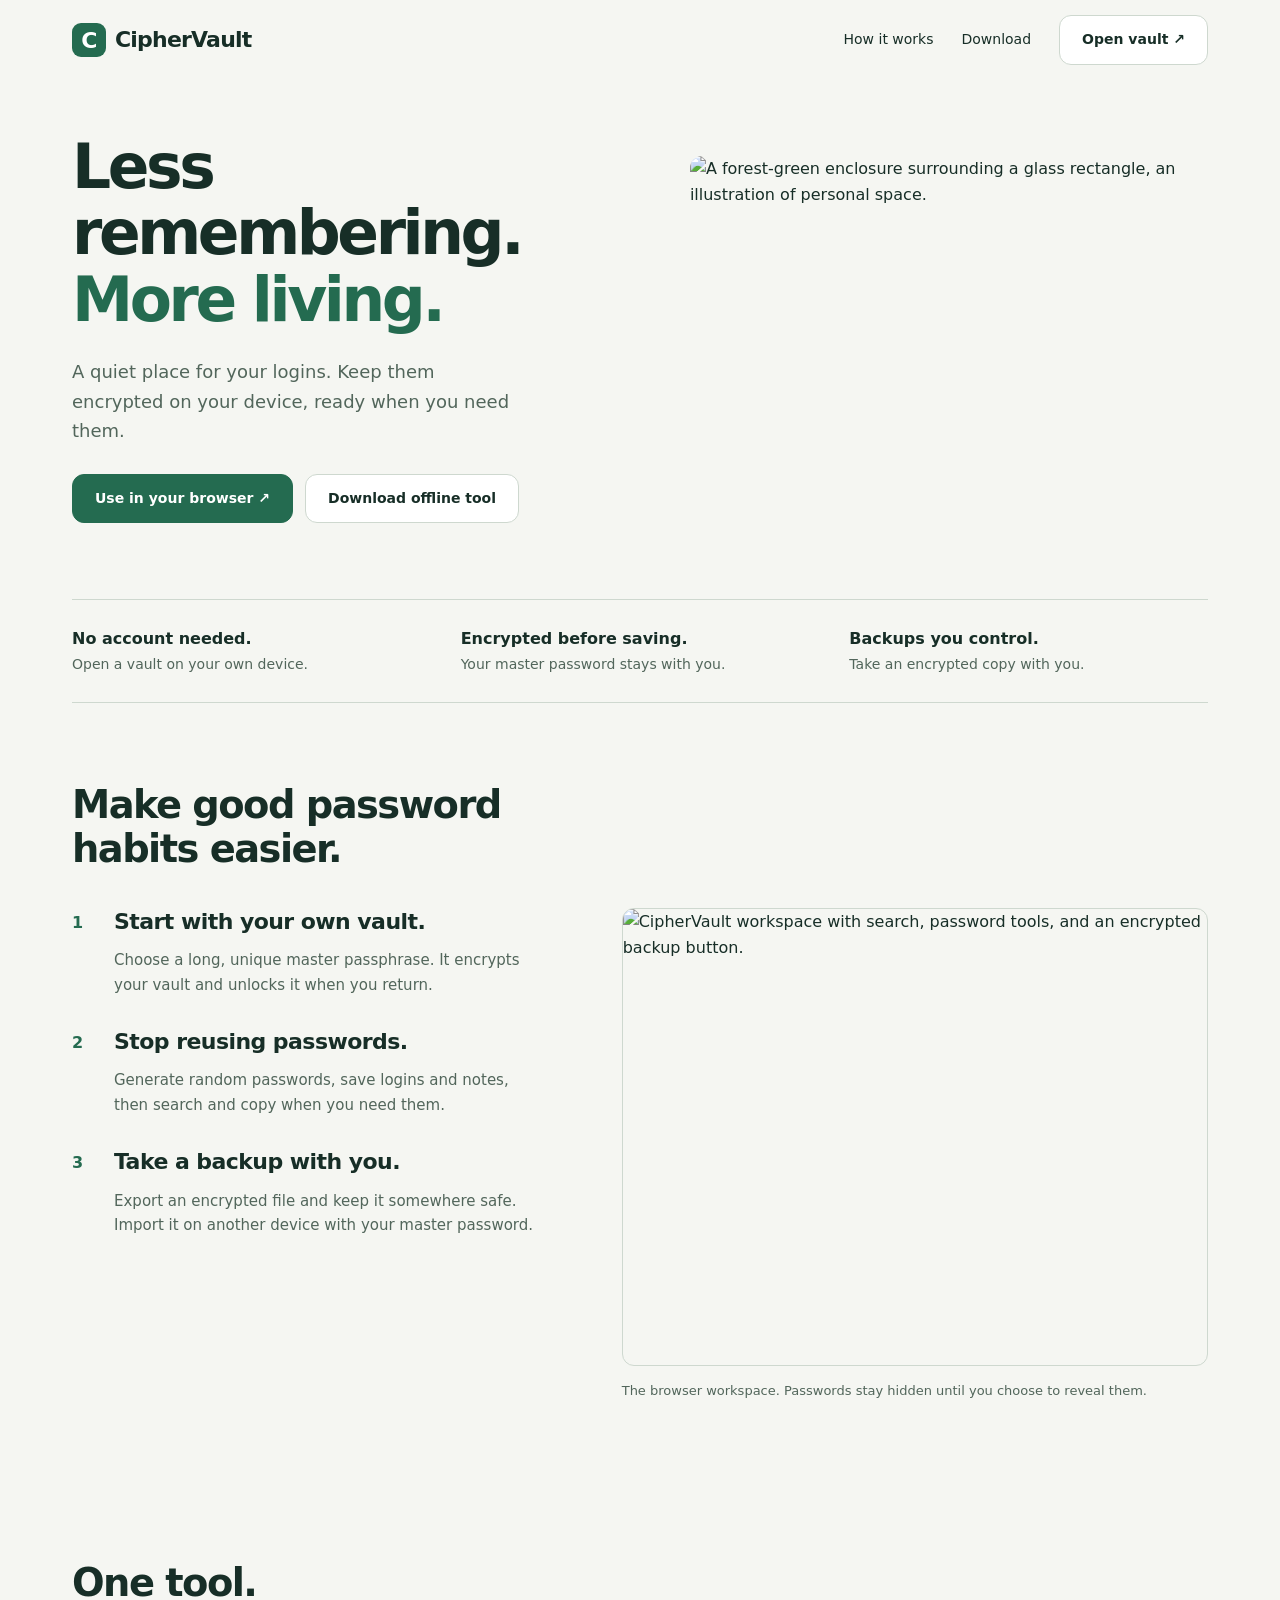
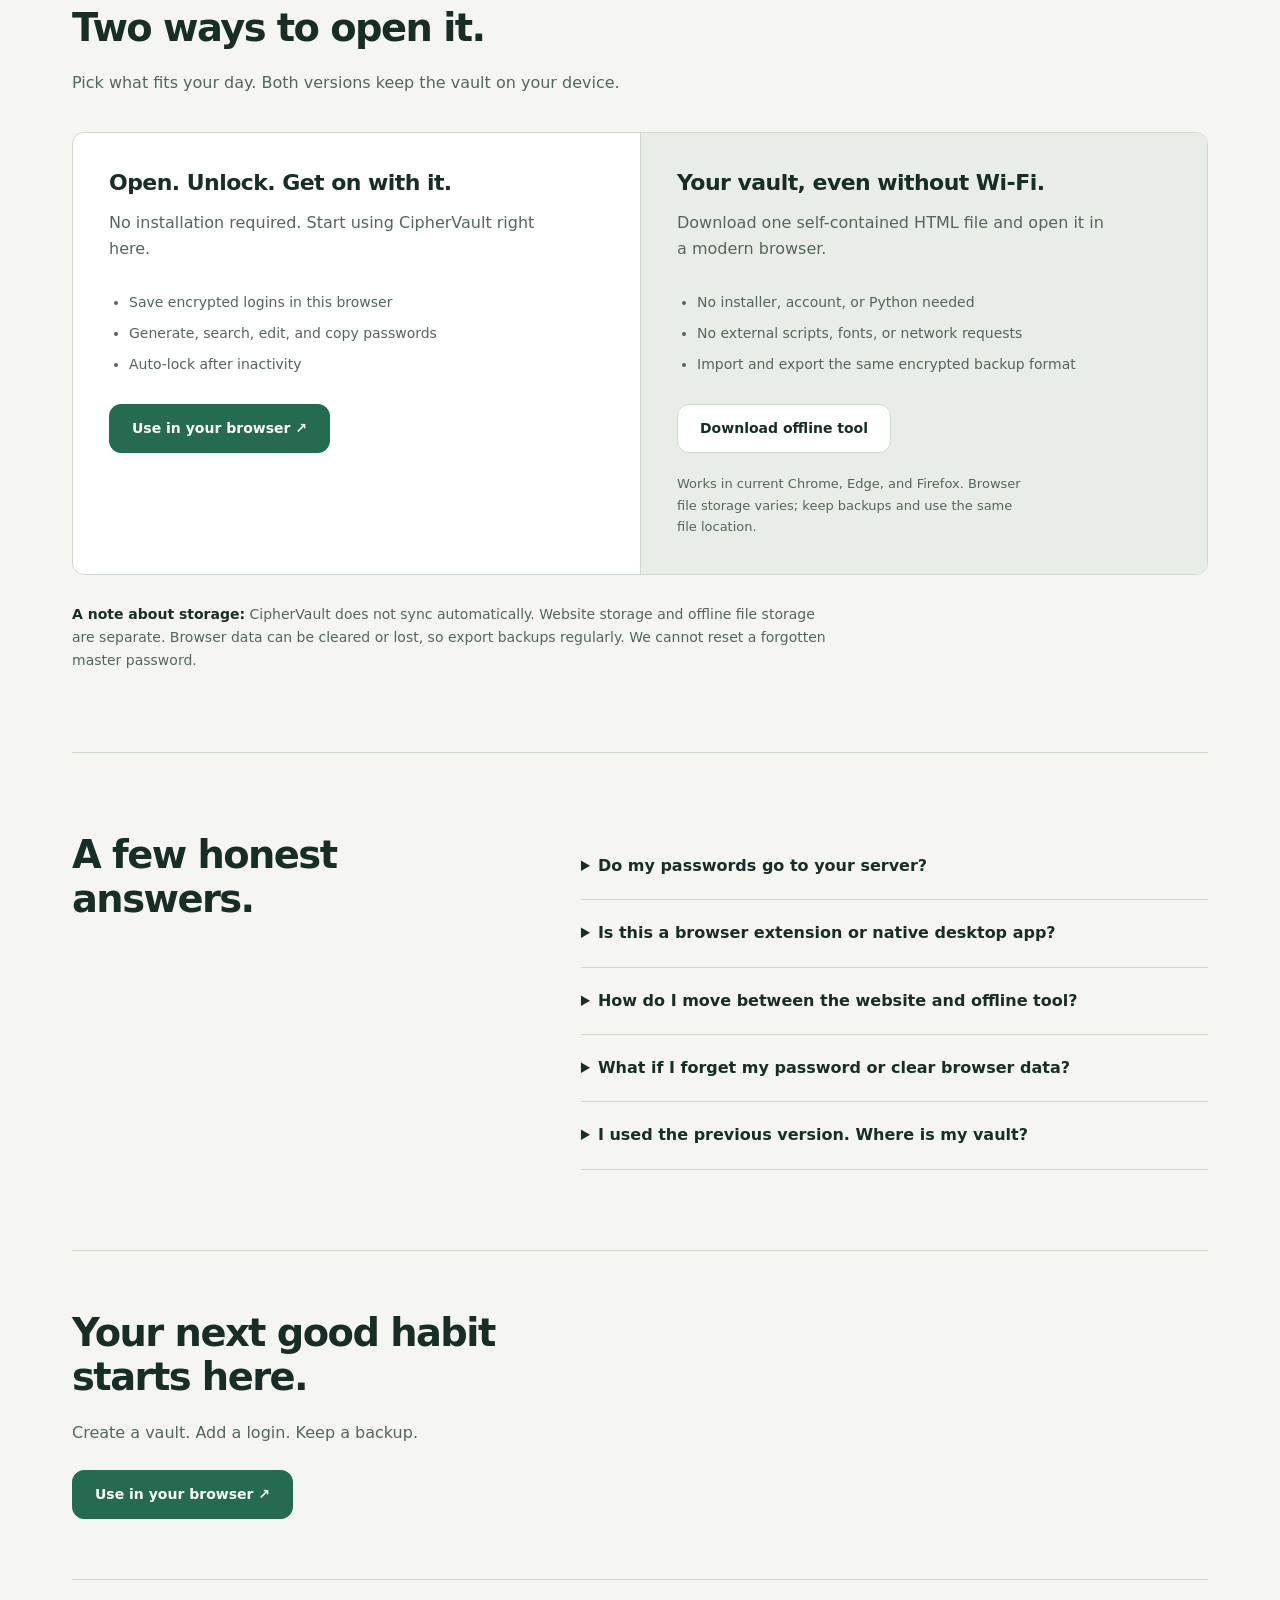
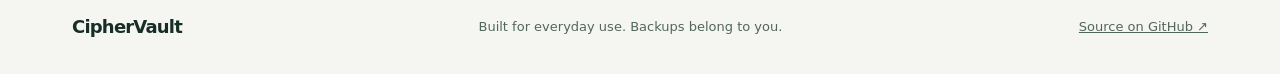
==== commit 6a860f52: "Remove server storage and secure device-only vault with refreshed UI" ====
--- a/web/static/landing.html
+++ b/web/static/landing.html
@@ -1,13 +1,33 @@
-<!doctype html><html lang="en"><head><meta charset="utf-8"><meta name="viewport" content="width=device-width,initial-scale=1"><meta name="description" content="A simple encrypted password vault. Use CipherVault in your browser or download the same tool for offline use."><title>CipherVault — Less remembering. More living.</title><style>
-:root{--ink:#172e27;--green:#246b50;--muted:#69766f;--bg:#f5f6f2;--line:#dfe5df}*{box-sizing:border-box}html{scroll-behavior:smooth}body{margin:0;background:var(--bg);color:var(--ink);font:16px/1.65 system-ui,-apple-system,sans-serif}a{color:inherit}nav{max-width:1200px;margin:auto;display:flex;align-items:center;justify-content:space-between;padding:24px;gap:20px}.brand{font-size:22px;font-weight:750;letter-spacing:-.8px;text-decoration:none}.logo{background:var(--green);color:white;padding:5px 10px;border-radius:9px;margin-right:9px}.links{display:flex;align-items:center;gap:28px;font-size:14px}.links a{text-decoration:none}.button{display:inline-block;text-decoration:none;border:1px solid #cbd5ce;padding:13px 22px;border-radius:10px;font-weight:650;font-size:14px;background:white}.button:hover{background:#eaf2eb}.primary{background:var(--green);color:white;border-color:var(--green)}.primary:hover{background:#19523d}a:focus-visible,summary:focus-visible{outline:3px solid #8bb79b;outline-offset:4px}.hero{max-width:1200px;margin:0 auto;display:grid;grid-template-columns:1.05fr 1fr;gap:65px;padding:75px 24px 95px;align-items:center}.eyebrow{font-size:12px;font-weight:700;color:var(--green);letter-spacing:2px;text-transform:uppercase}h1{font-size:clamp(42px,5.5vw,72px);line-height:1.08;letter-spacing:-3.5px;margin:22px 0}h1 span{color:var(--green)}.description{max-width:460px;font-size:18px;color:var(--muted);margin-bottom:28px}.buttons{display:flex;gap:12px;flex-wrap:wrap}.fine{font-size:12px;color:var(--muted);margin-top:18px}.visual{background:#e4eee4;border-radius:26px;padding:35px;transform:rotate(1deg);position:relative}.mock{background:white;border:1px solid #d8e0d7;border-radius:16px;padding:25px;box-shadow:0 20px 55px #172e2710;transform:rotate(-1deg)}.mock-header{display:flex;justify-content:space-between;border-bottom:1px solid var(--line);padding-bottom:20px;font-weight:700}.pill{font-size:11px;background:#eaf2eb;color:var(--green);padding:4px 10px;border-radius:15px}.mock-row{display:flex;align-items:center;gap:13px;padding:18px 0;border-bottom:1px solid #edf0eb}.mock-icon{background:#eaf2eb;width:40px;height:40px;display:grid;place-items:center;border-radius:10px;font-weight:700}.mock-info{flex:1}.mock-info small{display:block;color:var(--muted);font-size:12px}.dots{color:#9aa69c;letter-spacing:2px;font-size:12px}.mock-footer{padding-top:20px;color:var(--green);font-size:12px}.caption{text-align:center;font-size:12px;color:var(--muted);margin-bottom:0}.trust{border-top:1px solid var(--line);border-bottom:1px solid var(--line);padding:22px;text-align:center;font-size:13px;display:flex;justify-content:center;gap:50px;flex-wrap:wrap}.section{max-width:1120px;padding:72px 24px;margin:auto}h2{font-size:36px;line-height:1.2;letter-spacing:-1.3px;margin:12px 0 18px}h3{font-size:20px;letter-spacing:-.4px}.muted{color:var(--muted)}.cards{display:grid;grid-template-columns:repeat(3,1fr);gap:22px;margin-top:32px}.card{background:white;border:1px solid var(--line);border-radius:16px;padding:27px}.card p{font-size:14px;color:var(--muted)}.number{color:var(--green);font-size:13px;font-weight:700}.ways{display:grid;grid-template-columns:1fr 1fr;gap:24px}.way{padding:34px;background:white;border:1px solid var(--line);border-radius:18px}.way.offline{background:#eaf2eb}.way ul{padding-left:18px;font-size:14px;color:var(--muted);margin:24px 0}.way li{margin:9px 0}.way .button{margin-top:8px}.honest{padding:24px;border-left:3px solid var(--green);background:#eaf2eb;font-size:14px;border-radius:0 12px 12px 0;margin-top:28px}.faq{max-width:790px}details{padding:19px 0;border-bottom:1px solid var(--line)}summary{font-weight:650;cursor:pointer}details p{font-size:14px;color:var(--muted);margin-bottom:0}.cta{text-align:center;padding:52px 24px;background:var(--ink);color:white;border-radius:20px}.cta p{color:#b8c9bd}.cta .button{color:var(--ink)}footer{max-width:1120px;padding:35px 24px;margin:auto;display:flex;justify-content:space-between;gap:20px;font-size:12px;color:var(--muted)}@media(max-width:800px){.hero{grid-template-columns:1fr;padding-top:40px;gap:35px}.visual{padding:24px}.cards,.ways{grid-template-columns:1fr}.links a:not(.button){display:none}.trust{gap:15px}.section{padding:48px 20px}h1{letter-spacing:-2px}.dots{display:none}footer{flex-wrap:wrap}}
-</style></head><body>
-<nav><a class="brand" href="/"><span class="logo">C</span>CipherVault</a><div class="links"><a href="#how-it-works">How it works</a><a href="#choose">Download</a><a href="/app" class="button">Open vault ↗</a></div></nav>
-<main><section class="hero"><div><p class="eyebrow">Your everyday password companion</p><h1>Less remembering.<br><span>More living.</span></h1><p class="description">A quiet place for all your logins. Generate strong passwords, keep them encrypted, and find what you need in seconds.</p><div class="buttons"><a class="button primary" href="/app">Use in your browser ↗</a><a class="button" href="/download" download="CipherVault.html">↓ Download offline tool</a></div><p class="fine">Free to use · No account needed · Your vault stays on your device</p></div>
-<div class="visual" aria-label="Illustration of a personal vault"><div class="mock"><div class="mock-header">Personal vault <span class="pill">On this device</span></div><div class="mock-row"><span class="mock-icon">M</span><div class="mock-info">Mail<small>hello@example.com</small></div><span class="dots">••••••••••</span></div><div class="mock-row"><span class="mock-icon">W</span><div class="mock-info">Work account<small>Everyday essentials</small></div><span class="dots">••••••••••</span></div><div class="mock-row"><span class="mock-icon">S</span><div class="mock-info">Streaming<small>Ready for the weekend</small></div><span class="dots">••••••••••</span></div><div class="mock-footer">✓ Encrypted before being saved</div></div><p class="caption">One master password. A little less on your mind.</p></div></section>
-<div class="trust"><span>✦ Encryption happens in your browser</span><span>✦ Works online or offline</span><span>✦ Encrypted backups you control</span></div>
-<section class="section" id="how-it-works"><p class="eyebrow">Small tool. Everyday relief.</p><h2>Make good password habits easier.</h2><div class="cards"><article class="card"><span class="number">01 / CREATE</span><h3>Start with your own vault.</h3><p>Choose a long, unique master passphrase. It encrypts your vault and unlocks it when you return.</p></article><article class="card"><span class="number">02 / SAVE</span><h3>Stop reusing passwords.</h3><p>Generate random passwords, save logins and notes, then search and copy when you need them.</p></article><article class="card"><span class="number">03 / KEEP</span><h3>Take a backup with you.</h3><p>Export an encrypted file and keep it somewhere safe. Import it on another device with your master password.</p></article></div></section>
-<section class="section" id="choose"><p class="eyebrow">Use it your way</p><h2>One tool. Two ways to open it.</h2><p class="muted">Pick what fits your day. Both versions keep the vault on your device.</p><div class="ways"><article class="way"><span class="number">IN YOUR BROWSER</span><h3>Open. Unlock. Get on with it.</h3><p class="muted">No installation required. Start using CipherVault right here.</p><ul><li>Save encrypted logins in this browser</li><li>Generate, search, edit, and copy passwords</li><li>Auto-lock after inactivity</li></ul><a class="button primary" href="/app">Open browser vault ↗</a></article><article class="way offline"><span class="number">ON YOUR COMPUTER</span><h3>Your vault, even without Wi-Fi.</h3><p class="muted">Download one self-contained HTML file and open it in a modern browser.</p><ul><li>No installer, account, or Python needed</li><li>No external scripts, fonts, or network requests</li><li>Import and export the same encrypted backup format</li></ul><a class="button" href="/download" download="CipherVault.html">↓ Download CipherVault.html</a><p class="fine">Works in current Chrome, Edge, and Firefox. Browser file storage varies; keep backups and use the same file location.</p></article></div><div class="honest"><strong>A note about storage:</strong> CipherVault does not sync automatically. Website storage and offline file storage are separate. Browser data can be cleared or lost, so export backups regularly. We cannot reset a forgotten master password.</div></section>
-<section class="section faq"><p class="eyebrow">Good to know</p><h2>A few honest answers.</h2><details><summary>Do my passwords go to your server?</summary><p>The new browser vault does not send passwords or vault contents to the server. Your browser encrypts the vault using AES-256-GCM and a key derived from your master password with PBKDF2-SHA256 (600,000 iterations). The encrypted data is saved locally. Like any web tool, you must trust the code delivered by the website and the device you use.</p></details><details><summary>Is this a browser extension or native desktop app?</summary><p>No. The download is the same tool in one HTML file that opens in your browser. It works offline, but it does not autofill other websites or integrate with your operating system.</p></details><details><summary>How do I move between the website and offline tool?</summary><p>Download an encrypted backup from your current vault, open the other version, choose Import encrypted backup, and enter your master password. The versions do not automatically sync, so keep track of which copy you update.</p></details><details><summary>What if I forget my password or clear browser data?</summary><p>A forgotten master password cannot be recovered. Clearing browser data can erase your vault. Keep an encrypted backup outside this browser and remember the master password used for that backup.</p></details><details><summary>I used the previous version. Where is my vault?</summary><p>The browser vault uses a new format and does not automatically migrate the previous server or Python CLI vaults. Existing data is not deleted. Keep your original installation and backups; do not expect old encrypted exports to import into this browser tool.</p></details></section>
-<section class="section"><div class="cta"><p class="eyebrow" style="color:#a9d6b8">A little less to remember</p><h2>Your next good habit starts here.</h2><p>Create a vault. Add a login. Keep a backup.</p><a class="button" href="/app">Create your vault ↗</a></div></section></main>
-<footer><span class="brand" style="font-size:17px">CipherVault</span><span>Built for everyday use. Backups belong to you.</span><a href="https://github.com/abheeyeee/ciphervault_project" rel="noopener noreferrer" target="_blank">Source on GitHub ↗</a></footer>
-</body></html>
+<!doctype html>
+<html lang="en">
+<head>
+<meta charset="utf-8">
+<meta name="viewport" content="width=device-width,initial-scale=1">
+<meta name="description" content="A simple encrypted password vault. Use CipherVault in your browser or download the same tool for offline use.">
+<link rel="icon" href="/favicon.ico">
+<title>CipherVault | Less remembering. More living.</title>
+<style>
+:root{color-scheme:light dark;--bg:#f5f6f2;--surface:#fff;--ink:#172e27;--muted:#52665b;--green:#246b50;--on-green:#fff;--soft:#e8eee7;--line:#ced8cf;--focus:#246b50;--radius:12px}
+@media(prefers-color-scheme:dark){:root{--bg:#111a16;--surface:#19241e;--ink:#edf4ee;--muted:#b0c1b5;--green:#92d2ae;--on-green:#102a1d;--soft:#23372b;--line:#3f5447;--focus:#92d2ae}}
+*{box-sizing:border-box}html{scroll-behavior:smooth;scroll-padding-top:24px}body{margin:0;background:var(--bg);color:var(--ink);font:16px/1.65 system-ui,-apple-system,BlinkMacSystemFont,sans-serif}a{color:inherit}h1,h2,h3,p{margin-top:0}h1,h2,h3{font-weight:650}h1{font-size:clamp(40px,4.8vw,66px);line-height:1.08;letter-spacing:-.055em;margin-bottom:24px}h1 span{color:var(--green)}h2{font-size:clamp(30px,3vw,42px);line-height:1.16;letter-spacing:-.04em;margin-bottom:20px}h3{font-size:22px;line-height:1.3;letter-spacing:-.025em;margin-bottom:12px}.muted,.description{color:var(--muted)}.wrap{width:min(1200px,100%);margin:auto;padding-inline:32px}.brand{display:inline-flex;align-items:center;gap:9px;font-size:22px;font-weight:750;letter-spacing:-.8px;text-decoration:none}.logo{display:inline-grid;place-items:center;background:var(--green);color:var(--on-green);width:34px;height:34px;border-radius:9px}nav{display:flex;align-items:center;justify-content:space-between;gap:20px;min-height:80px}.links{display:flex;align-items:center;gap:28px;font-size:14px}.links a{text-decoration:none}.button{display:inline-flex;align-items:center;justify-content:center;min-height:48px;padding:12px 22px;border:1px solid var(--line);border-radius:var(--radius);background:var(--surface);font-size:14px;font-weight:650;text-decoration:none;white-space:nowrap;transition:background .18s,border-color .18s}.button:hover{background:var(--soft);border-color:var(--green)}.primary{background:var(--green);border-color:var(--green);color:var(--on-green)}.primary:hover{background:var(--green);filter:brightness(.92)}a:focus-visible,summary:focus-visible{outline:3px solid var(--focus);outline-offset:5px}.skip{position:absolute;top:8px;left:8px;z-index:5;transform:translateY(-150%);background:var(--surface);padding:12px}.skip:focus{transform:none}.hero{display:grid;grid-template-columns:1.1fr 1fr;gap:48px;align-items:center;padding-block:54px 76px}.hero .description{font-size:18px;max-width:40ch;margin-bottom:28px}.buttons{display:flex;gap:12px;flex-wrap:wrap}.hero-image{width:100%;height:auto;aspect-ratio:3/2;object-fit:cover;border-radius:var(--radius);display:block}.principles{display:grid;grid-template-columns:1fr 1fr 1fr;border-block:1px solid var(--line);padding-block:26px;gap:30px;font-size:14px;color:var(--muted)}.principles strong{display:block;color:var(--ink);font-size:16px}.section{padding-block:80px}.section-intro{max-width:56ch;margin-bottom:36px}.steps{display:grid;grid-template-columns:minmax(0,.9fr) minmax(0,1.1fr);gap:70px;align-items:start}.step{display:grid;grid-template-columns:26px 1fr;gap:16px;margin-bottom:30px}.step-number{color:var(--green);font-size:16px;font-weight:650;padding-top:2px}.step p{color:var(--muted);font-size:15px;max-width:45ch;margin-bottom:0}.preview{margin:0;min-width:0}.preview img{display:block;width:100%;height:auto;border:1px solid var(--line);border-radius:var(--radius)}.preview figcaption{font-size:13px;color:var(--muted);margin-top:14px}.ways{display:grid;grid-template-columns:1fr 1fr;gap:0;border:1px solid var(--line);border-radius:var(--radius);overflow:hidden;background:var(--surface)}.way{padding:36px}.way+.way{border-left:1px solid var(--line);background:var(--soft)}.way p{color:var(--muted);max-width:42ch}.way ul{padding-left:20px;font-size:14px;color:var(--muted);margin:24px 0}.way li{padding:4px 0}.fine{font-size:13px;color:var(--muted);margin:20px 0 0}.honest{font-size:14px;color:var(--muted);max-width:85ch;margin:28px 0 0}.honest strong{color:var(--ink)}.faq{display:grid;grid-template-columns:.7fr 1fr;gap:70px;border-top:1px solid var(--line)}details{padding:20px 0;border-bottom:1px solid var(--line)}summary{font-weight:600;cursor:pointer;padding-right:12px}details p{font-size:14px;color:var(--muted);margin:14px 0 0}.cta{border-top:1px solid var(--line);padding-block:60px}.cta p{color:var(--muted);margin-bottom:24px}.cta h2{max-width:18ch}footer{display:flex;align-items:center;justify-content:space-between;gap:24px;padding-block:32px;border-top:1px solid var(--line);font-size:13px;color:var(--muted)}footer .brand{font-size:18px;color:var(--ink)}
+@media(max-width:1024px){.hero{gap:24px}.hero h1{font-size:clamp(40px,5vw,54px)}.hero .buttons{flex-direction:column;align-items:start}.steps,.faq{gap:36px}.way{padding:28px}}
+@media(max-width:768px){.wrap{padding-inline:20px}nav{flex-wrap:wrap;padding-block:18px;gap:18px}.links{gap:16px;flex-wrap:wrap;width:100%;justify-content:space-between}.links .button{min-height:44px;padding:9px 14px}.hero{grid-template-columns:1fr;padding-block:34px 40px;gap:32px}.hero h1{font-size:clamp(36px,7.8vw,56px)}.hero .buttons{flex-direction:row}.hero-image{max-height:350px}.principles{grid-template-columns:1fr;gap:18px}.section{padding-block:52px}.steps,.faq,.ways{grid-template-columns:1fr}.preview{order:2}.way+.way{border-left:0;border-top:1px solid var(--line)}.faq{gap:8px}.faq .section-intro{margin-bottom:0}.cta{padding-block:44px}footer{flex-wrap:wrap;align-items:start}footer>span{width:100%}}
+@media(prefers-reduced-motion:reduce){html{scroll-behavior:auto}*{transition:none!important}}
+</style>
+</head>
+<body>
+<a class="skip" href="#main">Skip to content</a>
+<div class="wrap">
+<nav aria-label="Main navigation"><a class="brand" href="/"><span class="logo">C</span>CipherVault</a><div class="links"><a href="#how-it-works">How it works</a><a href="#choose">Download</a><a href="/app" class="button">Open vault ↗</a></div></nav>
+<main id="main">
+<section class="hero" aria-labelledby="hero-title"><div><h1 id="hero-title">Less remembering.<br><span>More living.</span></h1><p class="description">A quiet place for your logins. Keep them encrypted on your device, ready when you need them.</p><div class="buttons"><a class="button primary" href="/app">Use in your browser ↗</a><a class="button" href="/download" download="CipherVault.html">Download offline tool</a></div></div><img class="hero-image" src="/assets/privacy-still-life.webp" width="1200" height="800" fetchpriority="high" alt="A forest-green enclosure surrounding a glass rectangle, an illustration of personal space."></section>
+<div class="principles"><div><strong>No account needed.</strong>Open a vault on your own device.</div><div><strong>Encrypted before saving.</strong>Your master password stays with you.</div><div><strong>Backups you control.</strong>Take an encrypted copy with you.</div></div>
+<section class="section" id="how-it-works"><div class="section-intro"><h2>Make good password<br>habits easier.</h2></div><div class="steps"><div><article class="step"><span class="step-number" aria-hidden="true">1</span><div><h3>Start with your own vault.</h3><p>Choose a long, unique master passphrase. It encrypts your vault and unlocks it when you return.</p></div></article><article class="step"><span class="step-number" aria-hidden="true">2</span><div><h3>Stop reusing passwords.</h3><p>Generate random passwords, save logins and notes, then search and copy when you need them.</p></div></article><article class="step"><span class="step-number" aria-hidden="true">3</span><div><h3>Take a backup with you.</h3><p>Export an encrypted file and keep it somewhere safe. Import it on another device with your master password.</p></div></article></div><figure class="preview"><img src="/assets/vault-preview.webp" width="1000" height="780" loading="lazy" alt="CipherVault workspace with search, password tools, and an encrypted backup button."><figcaption>The browser workspace. Passwords stay hidden until you choose to reveal them.</figcaption></figure></div></section>
+<section class="section" id="choose"><div class="section-intro"><h2>One tool.<br>Two ways to open it.</h2><p class="muted">Pick what fits your day. Both versions keep the vault on your device.</p></div><div class="ways"><article class="way"><h3>Open. Unlock. Get on with it.</h3><p>No installation required. Start using CipherVault right here.</p><ul><li>Save encrypted logins in this browser</li><li>Generate, search, edit, and copy passwords</li><li>Auto-lock after inactivity</li></ul><a class="button primary" href="/app">Use in your browser ↗</a></article><article class="way"><h3>Your vault, even without Wi-Fi.</h3><p>Download one self-contained HTML file and open it in a modern browser.</p><ul><li>No installer, account, or Python needed</li><li>No external scripts, fonts, or network requests</li><li>Import and export the same encrypted backup format</li></ul><a class="button" href="/download" download="CipherVault.html">Download offline tool</a><p class="fine">Works in current Chrome, Edge, and Firefox. Browser file storage varies; keep backups and use the same file location.</p></article></div><p class="honest"><strong>A note about storage:</strong> CipherVault does not sync automatically. Website storage and offline file storage are separate. Browser data can be cleared or lost, so export backups regularly. We cannot reset a forgotten master password.</p></section>
+<section class="section faq"><div class="section-intro"><h2>A few honest answers.</h2></div><div><details><summary>Do my passwords go to your server?</summary><p>The new browser vault does not send passwords or vault contents to the server. Your browser encrypts the vault using AES-256-GCM and a key derived from your master password with PBKDF2-SHA256 (600,000 iterations). The encrypted data is saved locally. Like any web tool, you must trust the code delivered by the website and the device you use.</p></details><details><summary>Is this a browser extension or native desktop app?</summary><p>No. The download is the same tool in one HTML file that opens in your browser. It works offline, but it does not autofill other websites or integrate with your operating system.</p></details><details><summary>How do I move between the website and offline tool?</summary><p>Download an encrypted backup from your current vault, open the other version, choose Import encrypted backup, and enter your master password. The versions do not automatically sync, so keep track of which copy you update.</p></details><details><summary>What if I forget my password or clear browser data?</summary><p>A forgotten master password cannot be recovered. Clearing browser data can erase your vault. Keep an encrypted backup outside this browser and remember the master password used for that backup.</p></details><details><summary>I used the previous version. Where is my vault?</summary><p>The browser vault uses a new format and does not automatically migrate the previous server or Python CLI vaults. Existing data is not deleted. Keep your original installation and backups; do not expect old encrypted exports to import into this browser tool.</p></details></div></section>
+<section class="cta"><h2>Your next good habit starts here.</h2><p>Create a vault. Add a login. Keep a backup.</p><a class="button primary" href="/app">Use in your browser ↗</a></section>
+</main>
+<footer><a class="brand" href="/">CipherVault</a><span>Built for everyday use. Backups belong to you.</span><a href="https://github.com/abheeyeee/ciphervault_project" rel="noopener noreferrer" target="_blank">Source on GitHub ↗</a></footer>
+</div>
+</body>
+</html>
